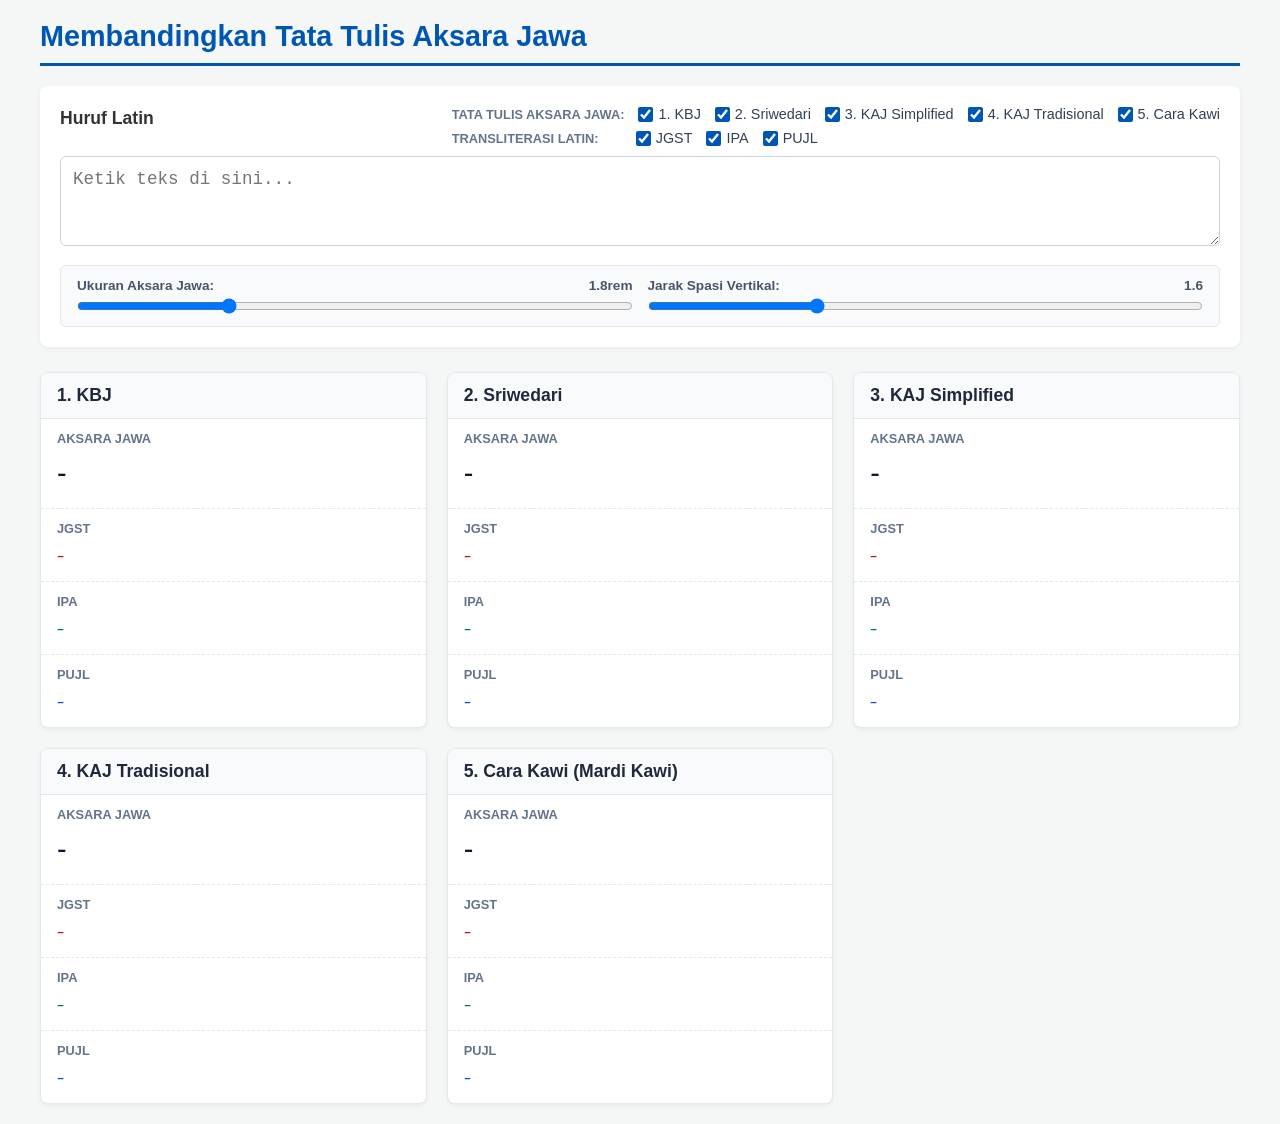
==== index.html @ 012836a2 "Update toggle labels and adjust min-width" ====
<!DOCTYPE html>
<html lang="id">
<head>
    <meta charset="UTF-8">
    <meta name="viewport" content="width=device-width, initial-scale=1.0">
    <title>Membandingkan Tata Tulis Aksara Jawa</title>
    
    <!-- Google Font Gentium Plus untuk JGST, IPA & PUJL -->
    <link rel="preconnect" href="https://fonts.googleapis.com">
    <link rel="preconnect" href="https://fonts.gstatic.com" crossorigin>
    <link href="https://fonts.googleapis.com/css2?family=Gentium+Plus:ital,wght@0,400;0,700;1,400;1,700&display=swap" rel="stylesheet">

    <style>
        @font-face { font-family: 'Ngayogyann'; src: url('ngayogyann.ttf') format('truetype'); }
        @font-face { font-family: 'Ngayogyan'; src: url('ngayogyan.ttf') format('truetype'); }

        :root {
            --primary: #0056b3;
            --bg: #f4f7f6;
            --card-bg: #ffffff;
            --border: #e2e8f0;
            --warning-color: #dc2626;
        }

        * { box-sizing: border-box; margin: 0; padding: 0; }
        body { font-family: 'Segoe UI', Tahoma, Geneva, Verdana, sans-serif; background-color: var(--bg); color: #333; padding: 20px; }
        .container { max-width: 1200px; margin: 0 auto; }
        h1 { font-size: 1.8rem; color: var(--primary); border-bottom: 3px solid var(--primary); padding-bottom: 10px; margin-bottom: 20px; }

        .input-section { background: var(--card-bg); padding: 20px; border-radius: 8px; box-shadow: 0 2px 5px rgba(0,0,0,0.05); margin-bottom: 25px; }
        
        .input-header {
            display: flex;
            justify-content: space-between;
            align-items: flex-start;
            flex-wrap: wrap;
            gap: 12px;
            margin-bottom: 10px;
        }
        .input-title {
            font-weight: bold;
            font-size: 1.1rem;
            padding-top: 2px;
        }
        .toggles-wrapper {
            display: flex;
            flex-direction: column;
            gap: 8px;
        }
        .card-toggles, .sub-toggles {
            display: flex;
            flex-wrap: wrap;
            gap: 14px;
            font-size: 0.9rem;
            align-items: center;
        }
        .toggle-label {
            font-size: 0.8rem;
            font-weight: bold;
            color: #64748b;
            text-transform: uppercase;
            min-width: 170px;
        }
        .card-toggle-item {
            display: inline-flex;
            align-items: center;
            gap: 5px;
            cursor: pointer;
            user-select: none;
            font-weight: 500;
            color: #334155;
        }
        .card-toggle-item input[type="checkbox"] {
            cursor: pointer;
            accent-color: var(--primary);
            width: 15px;
            height: 15px;
        }

        .textarea-wrapper { position: relative; width: 100%; margin-bottom: 15px; }
        textarea { 
            width: 100%; 
            height: 90px; 
            padding: 12px 40px 12px 12px; 
            font-size: 1.1rem; 
            border: 1px solid #cbd5e1; 
            border-radius: 6px; 
            resize: vertical;
            text-transform: none;
        }
        textarea:focus { outline: none; border-color: var(--primary); box-shadow: 0 0 0 3px rgba(0, 86, 179, 0.2); }

        .btn-clear {
            position: absolute;
            right: 12px;
            top: 12px;
            width: 26px;
            height: 26px;
            border-radius: 50%;
            background: #e2e8f0;
            border: none;
            color: #475569;
            font-weight: bold;
            font-size: 1rem;
            cursor: pointer;
            display: none;
            align-items: center;
            justify-content: center;
            line-height: 1;
            transition: all 0.2s ease;
        }
        .btn-clear:hover { background: #cbd5e1; color: #0f172a; }

        .controls-grid {
            display: grid;
            grid-template-columns: repeat(auto-fit, minmax(250px, 1fr));
            gap: 15px;
            background: #f8fafc;
            padding: 12px 16px;
            border-radius: 6px;
            border: 1px solid var(--border);
        }
        .control-group { display: flex; flex-direction: column; gap: 5px; }
        .control-group label { font-size: 0.85rem; font-weight: 600; color: #475569; display: flex; justify-content: space-between; }
        .control-group input[type="range"] { width: 100%; cursor: pointer; }

        .grid-container { display: grid; grid-template-columns: repeat(auto-fit, minmax(350px, 1fr)); gap: 20px; }
        
        .card { background: var(--card-bg); border: 1px solid var(--border); border-radius: 8px; overflow: hidden; box-shadow: 0 2px 4px rgba(0,0,0,0.05); }
        .card-header { background: #f8fafc; font-size: 1.1rem; font-weight: bold; color: #1e293b; padding: 12px 16px; border-bottom: 1px solid var(--border); }

        .output-group { padding: 12px 16px; border-bottom: 1px dashed var(--border); }
        .output-group:last-child { border-bottom: none; }
        
        .output-label { font-size: 0.8rem; color: #64748b; font-weight: bold; text-transform: uppercase; margin-bottom: 4px; }
        
        .box-aksara { min-height: 40px; font-size: 1.8rem; line-height: 1.6; color: #0f172a; word-wrap: break-word; white-space: pre-wrap;}
        
        .box-jgst { font-family: 'Gentium Plus', serif; font-size: 1.25rem; color: #b91c1c; font-weight: bold; word-wrap: break-word; white-space: pre-wrap;}
        .box-ipa { font-family: 'Gentium Plus', serif; font-size: 1.25rem; color: #047857; font-weight: bold; word-wrap: break-word; white-space: pre-wrap;}
        .box-pujl { font-family: 'Gentium Plus', serif; font-size: 1.25rem; color: #1d4ed8; font-weight: bold; word-wrap: break-word; white-space: pre-wrap;}

        .font-ngayogyann { font-family: 'Ngayogyann', 'Noto Sans Javanese', sans-serif; }
        .font-ngayogyan { font-family: 'Ngayogyan', 'Noto Sans Javanese', sans-serif; }

        .rekan-highlight { color: var(--warning-color); font-weight: bold; }
        .rekan-warning-badge {
            color: var(--warning-color);
            font-size: 0.8rem;
            margin-top: 8px;
            padding-top: 6px;
            border-top: 1px dashed var(--border);
            font-family: 'Segoe UI', Tahoma, Geneva, Verdana, sans-serif;
            line-height: 1.4;
        }
    </style>
</head>
<body>

<div class="container">
    <h1>Membandingkan Tata Tulis Aksara Jawa</h1>

    <div class="input-section">
        <div class="input-header">
            <span class="input-title">Huruf Latin</span>
            <div class="toggles-wrapper">
                <div class="card-toggles">
                    <span class="toggle-label">Tata Tulis Aksara Jawa:</span>
                    <label class="card-toggle-item"><input type="checkbox" class="toggle-card" data-card="KBJ" checked> 1. KBJ</label>
                    <label class="card-toggle-item"><input type="checkbox" class="toggle-card" data-card="Sriwedari" checked> 2. Sriwedari</label>
                    <label class="card-toggle-item"><input type="checkbox" class="toggle-card" data-card="Simplified" checked> 3. KAJ Simplified</label>
                    <label class="card-toggle-item"><input type="checkbox" class="toggle-card" data-card="Tradisional" checked> 4. KAJ Tradisional</label>
                    <label class="card-toggle-item"><input type="checkbox" class="toggle-card" data-card="CaraKawi" checked> 5. Cara Kawi</label>
                </div>
                <div class="sub-toggles">
                    <span class="toggle-label">Transliterasi Latin:</span>
                    <label class="card-toggle-item"><input type="checkbox" class="toggle-sub" data-sub="jgst" checked> JGST</label>
                    <label class="card-toggle-item"><input type="checkbox" class="toggle-sub" data-sub="ipa" checked> IPA</label>
                    <label class="card-toggle-item"><input type="checkbox" class="toggle-sub" data-sub="pujl" checked> PUJL</label>
                </div>
            </div>
        </div>
        
        <div class="textarea-wrapper">
            <textarea id="inputLatin" 
                      placeholder="Ketik teks di sini..." 
                      autocapitalize="none" 
                      autocomplete="off" 
                      autocorrect="off" 
                      spellcheck="false"></textarea>
            <button id="btnClear" class="btn-clear" title="Hapus teks">&times;</button>
        </div>

        <div class="controls-grid">
            <div class="control-group">
                <label for="sliderFontSize">Ukuran Aksara Jawa: <span id="valFontSize">1.8rem</span></label>
                <input type="range" id="sliderFontSize" min="1" max="4" step="0.1" value="1.8">
            </div>
            <div class="control-group">
                <label for="sliderLineHeight">Jarak Spasi Vertikal: <span id="valLineHeight">1.6</span></label>
                <input type="range" id="sliderLineHeight" min="1" max="3" step="0.1" value="1.6">
            </div>
        </div>
    </div>

    <div class="grid-container">
        <!-- 1. KBJ -->
        <div class="card" id="cardKBJ">
            <div class="card-header">1. KBJ</div>
            <div class="output-group group-aksara">
                <div class="output-label">Aksara Jawa</div>
                <div id="outKBJ_Aksara" class="box-aksara font-ngayogyann">-</div>
            </div>
            <div class="output-group group-jgst">
                <div class="output-label">JGST</div>
                <div id="outKBJ_JGST" class="box-jgst">-</div>
            </div>
            <div class="output-group group-ipa">
                <div class="output-label">IPA</div>
                <div id="outKBJ_IPA" class="box-ipa">-</div>
            </div>
            <div class="output-group group-pujl">
                <div class="output-label">PUJL</div>
                <div id="outKBJ_PUJL" class="box-pujl">-</div>
            </div>
        </div>

        <!-- 2. Sriwedari -->
        <div class="card" id="cardSriwedari">
            <div class="card-header">2. Sriwedari</div>
            <div class="output-group group-aksara">
                <div class="output-label">Aksara Jawa</div>
                <div id="outSriwedari_Aksara" class="box-aksara font-ngayogyann">-</div>
            </div>
            <div class="output-group group-jgst">
                <div class="output-label">JGST</div>
                <div id="outSriwedari_JGST" class="box-jgst">-</div>
            </div>
            <div class="output-group group-ipa">
                <div class="output-label">IPA</div>
                <div id="outSriwedari_IPA" class="box-ipa">-</div>
            </div>
            <div class="output-group group-pujl">
                <div class="output-label">PUJL</div>
                <div id="outSriwedari_PUJL" class="box-pujl">-</div>
            </div>
        </div>

        <!-- 3. KAJ Simplified -->
        <div class="card" id="cardSimplified">
            <div class="card-header">3. KAJ Simplified</div>
            <div class="output-group group-aksara">
                <div class="output-label">Aksara Jawa</div>
                <div id="outSimplified_Aksara" class="box-aksara font-ngayogyann">-</div>
            </div>
            <div class="output-group group-jgst">
                <div class="output-label">JGST</div>
                <div id="outSimplified_JGST" class="box-jgst">-</div>
            </div>
            <div class="output-group group-ipa">
                <div class="output-label">IPA</div>
                <div id="outSimplified_IPA" class="box-ipa">-</div>
            </div>
            <div class="output-group group-pujl">
                <div class="output-label">PUJL</div>
                <div id="outSimplified_PUJL" class="box-pujl">-</div>
            </div>
        </div>

        <!-- 4. KAJ Tradisional -->
        <div class="card" id="cardTradisional">
            <div class="card-header">4. KAJ Tradisional</div>
            <div class="output-group group-aksara">
                <div class="output-label">Aksara Jawa</div>
                <div id="outTradisional_Aksara" class="box-aksara font-ngayogyan">-</div>
            </div>
            <div class="output-group group-jgst">
                <div class="output-label">JGST</div>
                <div id="outTradisional_JGST" class="box-jgst">-</div>
            </div>
            <div class="output-group group-ipa">
                <div class="output-label">IPA</div>
                <div id="outTradisional_IPA" class="box-ipa">-</div>
            </div>
            <div class="output-group group-pujl">
                <div class="output-label">PUJL</div>
                <div id="outTradisional_PUJL" class="box-pujl">-</div>
            </div>
        </div>

        <!-- 5. Cara Kawi -->
        <div class="card" id="cardCaraKawi">
            <div class="card-header">5. Cara Kawi (Mardi Kawi)</div>
            <div class="output-group group-aksara">
                <div class="output-label">Aksara Jawa</div>
                <div id="outCaraKawi_Aksara" class="box-aksara font-ngayogyan">-</div>
            </div>
            <div class="output-group group-jgst">
                <div class="output-label">JGST</div>
                <div id="outCaraKawi_JGST" class="box-jgst">-</div>
            </div>
            <div class="output-group group-ipa">
                <div class="output-label">IPA</div>
                <div id="outCaraKawi_IPA" class="box-ipa">-</div>
            </div>
            <div class="output-group group-pujl">
                <div class="output-label">PUJL</div>
                <div id="outCaraKawi_PUJL" class="box-pujl">-</div>
            </div>
        </div>
    </div>
</div>

<script src="jgst.js"></script>
<script src="ipa.js"></script>
<script src="pujl.js"></script>

<script>
    const Modules = { kbj: null, sriwedari: null, simplified: null, tradisional: null, carakawi: null };

    const REKAN_KHUSUS_MAP = {
        'q': 'ꦐ', 'hh': 'ꦲ꦳', 'xng': 'ꦔ꦳', 'ts': 'ꦱ꦳', 'shh': 'ꦰ꦳',
        'xsy': 'ꦯ꦳', 'dl': 'ꦭ꦳', 'tth': 'ꦡ꦳', 'zh': 'ꦣ꦳', 'x': 'ꦑ꦳'
    };

    async function loadScriptAsModule(url, fnName) {
        try {
            const resp = await fetch(url);
            const code = await resp.text();
            const sandbox = {
                document: { getElementById: () => ({ addEventListener: () => {}, style: {}, value: '', textContent: '', innerText: '' }) },
                window: {}, navigator: { clipboard: { writeText: () => Promise.resolve() } }, alert: () => {}
            };
            const factory = new Function('document', 'window', 'navigator', 'alert', code + `\n return typeof ${fnName} !== 'undefined' ? ${fnName} : null;`);
            return factory(sandbox.document, sandbox.window, sandbox.navigator, sandbox.alert);
        } catch (e) {
            console.error(`Gagal memuat ${url}:`, e); return null;
        }
    }

    async function initModules() {
        Modules.kbj = await loadScriptAsModule('kbj.js', 'transliterasiKalimat');
        Modules.sriwedari = await loadScriptAsModule('sriwedari.js', 'transliterasiKalimat');
        Modules.simplified = await loadScriptAsModule('simplified.js', 'transliterasiKalimat');
        Modules.tradisional = await loadScriptAsModule('tradisional.js', 'transliterateKawi');
        Modules.carakawi = await loadScriptAsModule('carakawi.js', 'transliterateKawi');
        processTransliteration();
    }

    // Fungsi penetral khusus modul (KBJ, Sriwedari, Simplified) untuk umpan IPA & PUJL
    function netralkanJGSTForPUJL(jgstStr, rawLatin, fnKey) {
        if (!jgstStr || !rawLatin) return jgstStr;
        let rawLower = rawLatin.toLowerCase();
        let res = jgstStr;
        
        // 1. Khusus Sriwedari: Netralkan vokal 'o' taling tarung palsu kembali ke 'a' jika vokal Latin aslinya adalah 'a'
        if (fnKey === 'sriwedari') {
            if (/o/i.test(res) && /a/i.test(rawLower) && !/o/i.test(rawLower)) {
                res = res.replace(/o/g, 'a').replace(/O/g, 'A');
            }
        }

        // 2. Netralkan ñc dan ñj kembali ke nc dan nj (KBJ, Sriwedari, Simplified)
        if (['kbj', 'sriwedari', 'simplified'].includes(fnKey)) {
            res = res.replace(/ñc/g, 'nc').replace(/Ñc/g, 'Nc')
                     .replace(/ñj/g, 'nj').replace(/Ñj/g, 'Nj');
        }

        return res;
    }

    // Fungsi pemproses JGST, IPA & PUJL dengan penanganan sandhi shift (ḷ, lě, ŕě)
    function generateJGSTAndIPAShifted(rawInput, fnKey, isSastraLampah = false) {
        if (!rawInput.trim() || !Modules[fnKey]) {
            return { jgst: '-', ipa: '-', pujl: '-' };
        }

        const MARKER = '\uE000';
        const tokens = rawInput.split(/(\s+)/);
        let markedInput = "";

        for (let i = 0; i < tokens.length; i++) {
            let t = tokens[i];
            if (/^\s+$/.test(t)) {
                markedInput += t;
            } else if (t !== '') {
                markedInput += t + MARKER;
            }
        }

        const aksaraMarked = Modules[fnKey](markedInput);
        const aksaraSegments = aksaraMarked.split(MARKER);

        let rawJgstSegments = [];
        for (let i = 0; i < aksaraSegments.length; i++) {
            let segAksara = aksaraSegments[i];
            let jgstSeg = '';
            if (segAksara && typeof transliterateToJGST === 'function') {
                jgstSeg = transliterateToJGST(segAksara);
            } else {
                jgstSeg = segAksara;
            }

            if (isSastraLampah && /^h[aāiīuūěéèeoꜽꜷṛḷ]/i.test(jgstSeg)) {
                jgstSeg = jgstSeg.substring(1);
            }
            rawJgstSegments.push(jgstSeg);
        }

        let cleanedJgstSegments = [];
        let carryOver = "";

        for (let i = 0; i < rawJgstSegments.length; i++) {
            let seg = carryOver + rawJgstSegments[i];
            carryOver = "";

            if (i < rawJgstSegments.length - 1) {
                if (seg.endsWith('ḷ')) {
                    seg = seg.slice(0, -1);
                    carryOver = "ḷ";
                } else if (seg.endsWith('lě')) {
                    seg = seg.slice(0, -2);
                    carryOver = "lě";
                } else if (seg.endsWith('ŕě')) {
                    seg = seg.slice(0, -2);
                    carryOver = "ŕě";
                }
            }

            if (i < rawJgstSegments.length - 1 && seg.endsWith('/')) {
                seg = seg.slice(0, -1);
            }

            cleanedJgstSegments.push(seg);
        }

        if (carryOver && cleanedJgstSegments.length > 0) {
            cleanedJgstSegments[cleanedJgstSegments.length - 1] = carryOver + cleanedJgstSegments[cleanedJgstSegments.length - 1];
        }

        let jgstList = [];
        let ipaList = [];
        let pujlList = [];
        let wordCounter = 0;

        for (let i = 0; i < tokens.length; i++) {
            let token = tokens[i];
            if (/^\s+$/.test(token)) {
                jgstList.push(token);
                ipaList.push(token);
                pujlList.push(token);
            } else if (token !== '') {
                let jgstKata = cleanedJgstSegments[wordCounter] !== undefined ? cleanedJgstSegments[wordCounter] : token;
                
                // Netralkan JGST untuk umpan IPA & PUJL
                let jgstForIPAAndPUJL = netralkanJGSTForPUJL(jgstKata, token, fnKey);

                let ipaKata = '-';
                if (typeof convertJGSTtoIPA === 'function') {
                    ipaKata = convertJGSTtoIPA(jgstForIPAAndPUJL, token);
                    // Penyesuaian khusus fonetis IPA untuk kata "tanpa"
                    if (ipaKata && ipaKata !== '-') {
                        ipaKata = ipaKata.replace(/tɔnpɔ/g, 'tanpɔ');
                    }
                }

                let pujlKata = '-';
                if (typeof convertJGSTtoPUJL === 'function') {
                    pujlKata = convertJGSTtoPUJL(jgstForIPAAndPUJL, token);
                }

                // Hilangkan alternatif penulisan di dalam kurung dan pastikan nc/nj bersih khusus untuk PUJL
                if (pujlKata && pujlKata !== '-') {
                    pujlKata = pujlKata.replace(/\s*\([^)]*\)/g, '').replace(/nyc/gi, 'nc').replace(/nyj/gi, 'nj').trim();
                }

                jgstList.push(jgstKata);
                ipaList.push(ipaKata);
                pujlList.push(pujlKata);
                wordCounter++;
            }
        }

        return {
            jgst: jgstList.join(''),
            ipa: ipaList.join(''),
            pujl: pujlList.join('')
        };
    }

    function processCardOutput(moduleId, fnKey, rawInput, isSastraLampah = false, checkRekanKhusus = false) {
        const outAksara = document.getElementById(`out${moduleId}_Aksara`);
        const outJGST = document.getElementById(`out${moduleId}_JGST`);
        const outIPA = document.getElementById(`out${moduleId}_IPA`);
        const outPUJL = document.getElementById(`out${moduleId}_PUJL`);

        if (!rawInput.trim() || !Modules[fnKey]) {
            outAksara.textContent = '-'; 
            outJGST.textContent = '-'; 
            outIPA.textContent = '-';
            if (outPUJL) outPUJL.textContent = '-';
            return;
        }

        let formattedInput = rawInput;
        if (moduleId === 'Tradisional' || moduleId === 'CaraKawi') {
            formattedInput = rawInput.replace(/e'/g, 'é').replace(/E'/g, 'É');
        }

        let aksaraUtuh = Modules[fnKey](formattedInput);
        let warningText = "";

        if (checkRekanKhusus) {
            let detectedAksaraJawa = [];
            let keys = Object.keys(REKAN_KHUSUS_MAP).sort((a, b) => b.length - a.length);

            keys.forEach(key => {
                let regex = new RegExp(`\\b${key}\\b|${key}`, 'gi');
                if (regex.test(formattedInput)) {
                    let aksaraSymbol = REKAN_KHUSUS_MAP[key];
                    if (!detectedAksaraJawa.includes(aksaraSymbol)) {
                        detectedAksaraJawa.push(aksaraSymbol);
                    }
                }
            });

            if (detectedAksaraJawa.length > 0) {
                keys.forEach(key => {
                    let aksaraSymbol = REKAN_KHUSUS_MAP[key];
                    let regexLatin = new RegExp(key, 'gi');
                    aksaraUtuh = aksaraUtuh.replace(regexLatin, `<span class="rekan-highlight">${aksaraSymbol}</span>`);
                });

                let namaPaugeranMap = {
                    'KBJ': 'KBJ',
                    'Sriwedari': 'Sriwedari',
                    'CaraKawi': 'Cara Kawi (Mardi Kawi)'
                };

                let daftarAksaraFormatted = detectedAksaraJawa.map(a => `<span class="rekan-highlight">${a}</span>`).join(', ');
                warningText = `<div class="rekan-warning-badge">⚠️ Katrangan: aksara rekan (${daftarAksaraFormatted}) ora dikenal ing Paugeran ${namaPaugeranMap[moduleId] || moduleId}.</div>`;
            }
        }

        outAksara.innerHTML = aksaraUtuh + warningText;

        const resultShifted = generateJGSTAndIPAShifted(formattedInput, fnKey, isSastraLampah);
        outJGST.textContent = resultShifted.jgst;
        outIPA.textContent = resultShifted.ipa;
        if (outPUJL) outPUJL.textContent = resultShifted.pujl;
    }

    function processTransliteration() {
        const input = document.getElementById('inputLatin').value;
        const btnClear = document.getElementById('btnClear');
        btnClear.style.display = input.length > 0 ? 'flex' : 'none';

        processCardOutput('KBJ', 'kbj', input, false, true);
        processCardOutput('Sriwedari', 'sriwedari', input, false, true);
        processCardOutput('Simplified', 'simplified', input, false, false);
        processCardOutput('Tradisional', 'tradisional', input, true, false);
        processCardOutput('CaraKawi', 'carakawi', input, true, true);
    }

    // Inisialisasi kontrol tampil/sembunyi kartu hasil centang
    document.querySelectorAll('.toggle-card').forEach(cb => {
        cb.addEventListener('change', (e) => {
            const cardId = 'card' + e.target.dataset.card;
            const cardEl = document.getElementById(cardId);
            if (cardEl) {
                cardEl.style.display = e.target.checked ? '' : 'none';
            }
        });
    });

    // Inisialisasi kontrol tampil/sembunyi sub-notasi (JGST, IPA, PUJL)
    document.querySelectorAll('.toggle-sub').forEach(cb => {
        cb.addEventListener('change', (e) => {
            const subType = e.target.dataset.sub;
            const targetElements = document.querySelectorAll('.group-' + subType);
            targetElements.forEach(el => {
                el.style.display = e.target.checked ? '' : 'none';
            });
        });
    });

    document.getElementById('btnClear').addEventListener('click', () => {
        const inputLatin = document.getElementById('inputLatin');
        inputLatin.value = '';
        inputLatin.focus();
        processTransliteration();
    });

    document.getElementById('sliderFontSize').addEventListener('input', (e) => {
        const val = e.target.value;
        document.getElementById('valFontSize').textContent = `${val}rem`;
        document.querySelectorAll('.box-aksara').forEach(el => {
            el.style.fontSize = `${val}rem`;
        });
    });

    document.getElementById('sliderLineHeight').addEventListener('input', (e) => {
        const val = e.target.value;
        document.getElementById('valLineHeight').textContent = val;
        document.querySelectorAll('.box-aksara').forEach(el => {
            el.style.lineHeight = val;
        });
    });

    document.getElementById('inputLatin').addEventListener('input', processTransliteration);
    window.addEventListener('DOMContentLoaded', initModules);
</script>

</body>
</html>
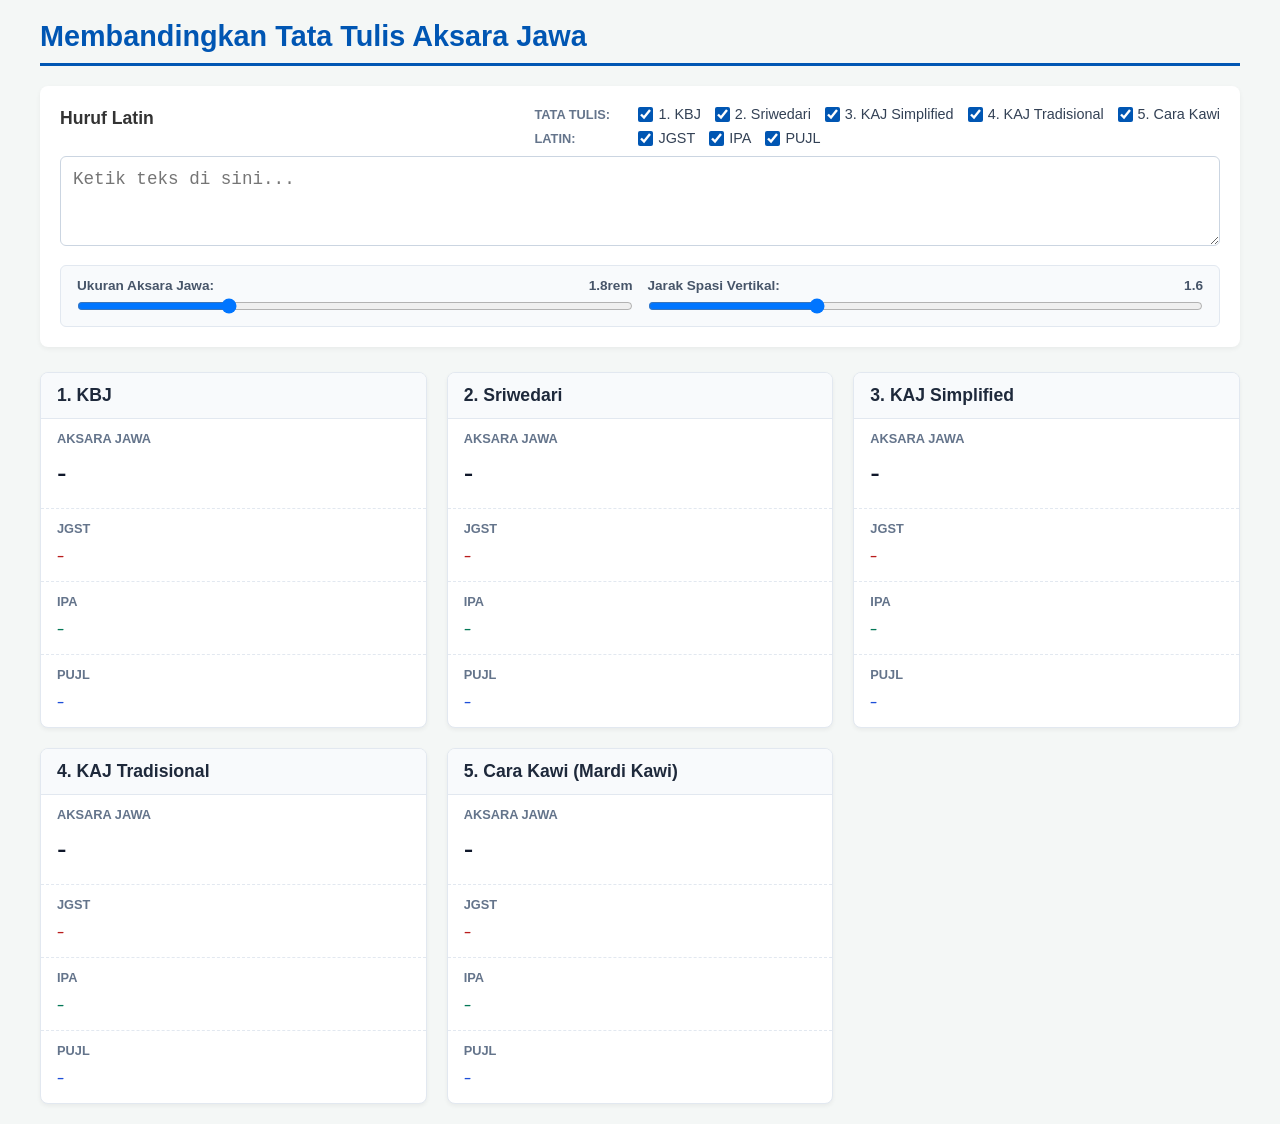
==== commit 5fa81152: "Update toggle labels and adjust min-width" ====
--- a/index.html
+++ b/index.html
@@ -59,7 +59,7 @@
             font-weight: bold;
             color: #64748b;
             text-transform: uppercase;
-            min-width: 170px;
+            min-width: 90px;
         }
         .card-toggle-item {
             display: inline-flex;
@@ -165,7 +165,7 @@
             <span class="input-title">Huruf Latin</span>
             <div class="toggles-wrapper">
                 <div class="card-toggles">
-                    <span class="toggle-label">Tata Tulis Aksara Jawa:</span>
+                    <span class="toggle-label">Tata Tulis:</span>
                     <label class="card-toggle-item"><input type="checkbox" class="toggle-card" data-card="KBJ" checked> 1. KBJ</label>
                     <label class="card-toggle-item"><input type="checkbox" class="toggle-card" data-card="Sriwedari" checked> 2. Sriwedari</label>
                     <label class="card-toggle-item"><input type="checkbox" class="toggle-card" data-card="Simplified" checked> 3. KAJ Simplified</label>
@@ -173,7 +173,7 @@
                     <label class="card-toggle-item"><input type="checkbox" class="toggle-card" data-card="CaraKawi" checked> 5. Cara Kawi</label>
                 </div>
                 <div class="sub-toggles">
-                    <span class="toggle-label">Transliterasi Latin:</span>
+                    <span class="toggle-label">Latin:</span>
                     <label class="card-toggle-item"><input type="checkbox" class="toggle-sub" data-sub="jgst" checked> JGST</label>
                     <label class="card-toggle-item"><input type="checkbox" class="toggle-sub" data-sub="ipa" checked> IPA</label>
                     <label class="card-toggle-item"><input type="checkbox" class="toggle-sub" data-sub="pujl" checked> PUJL</label>
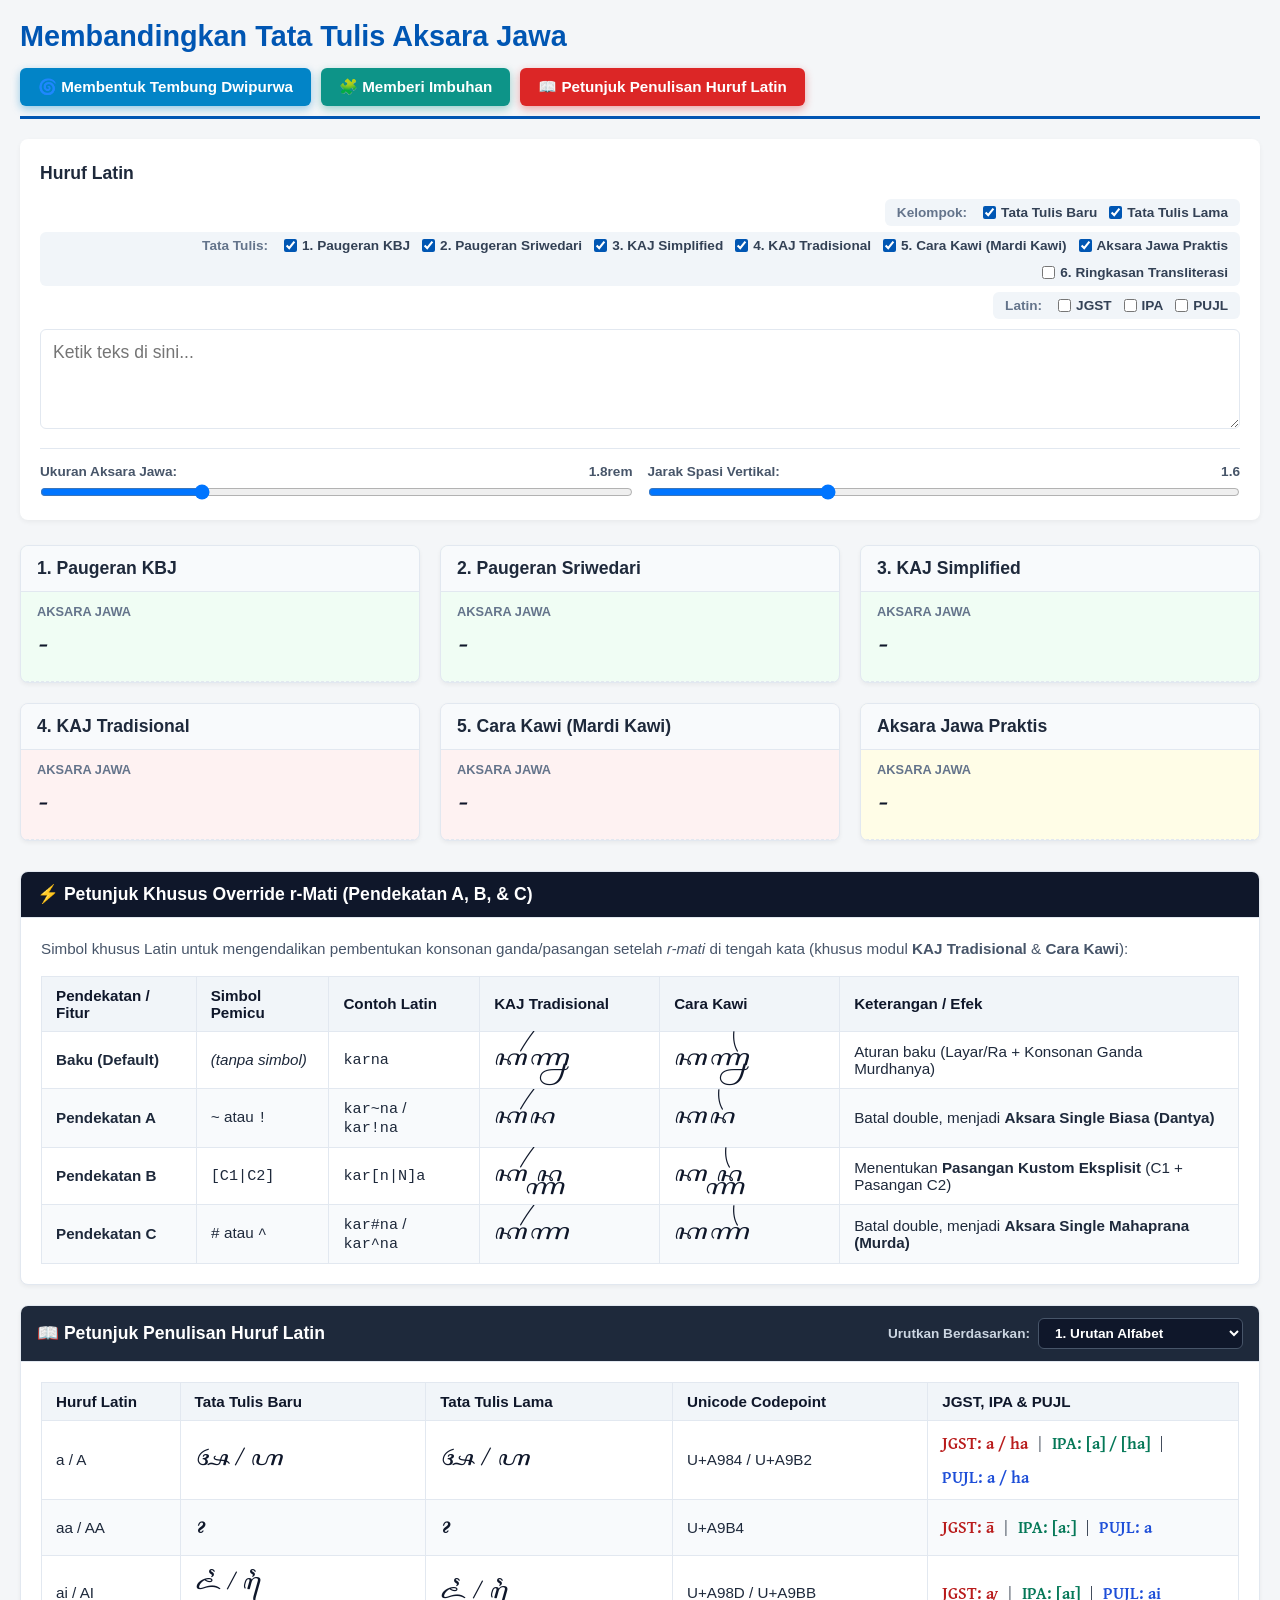
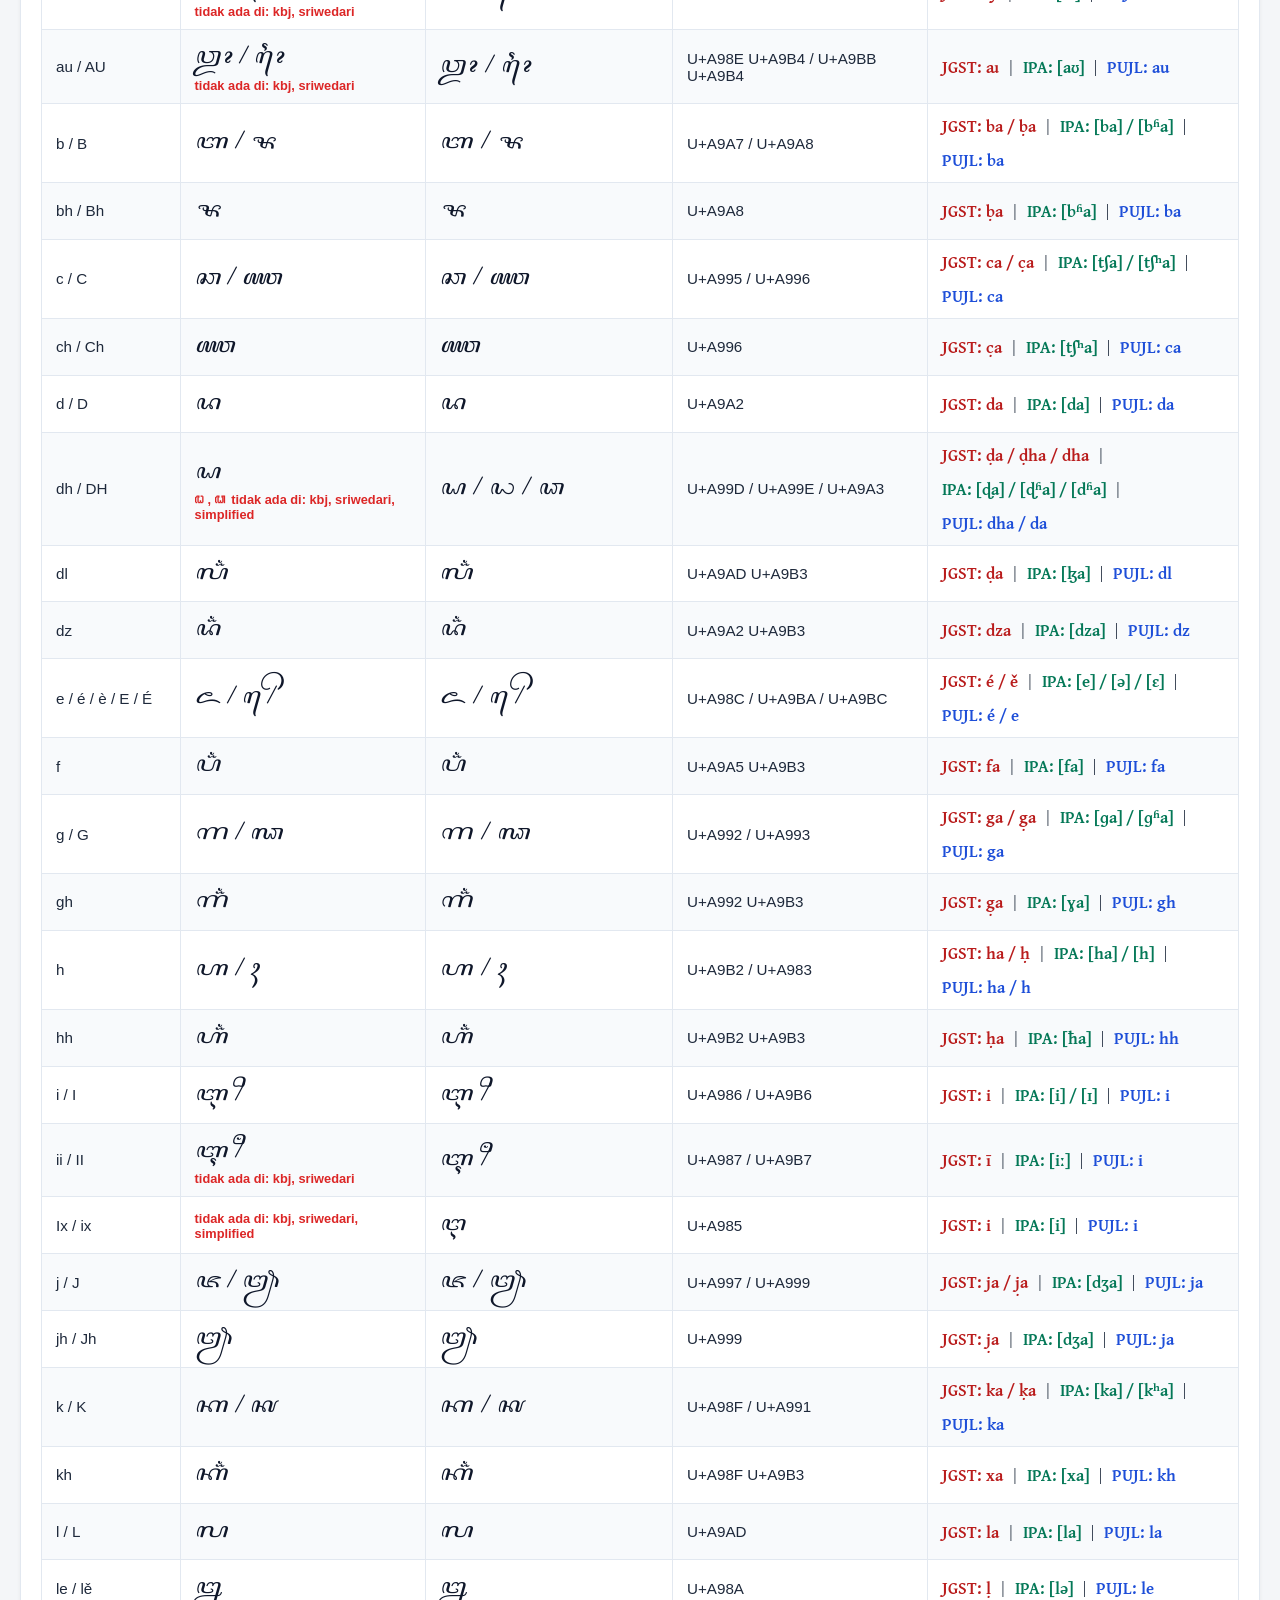
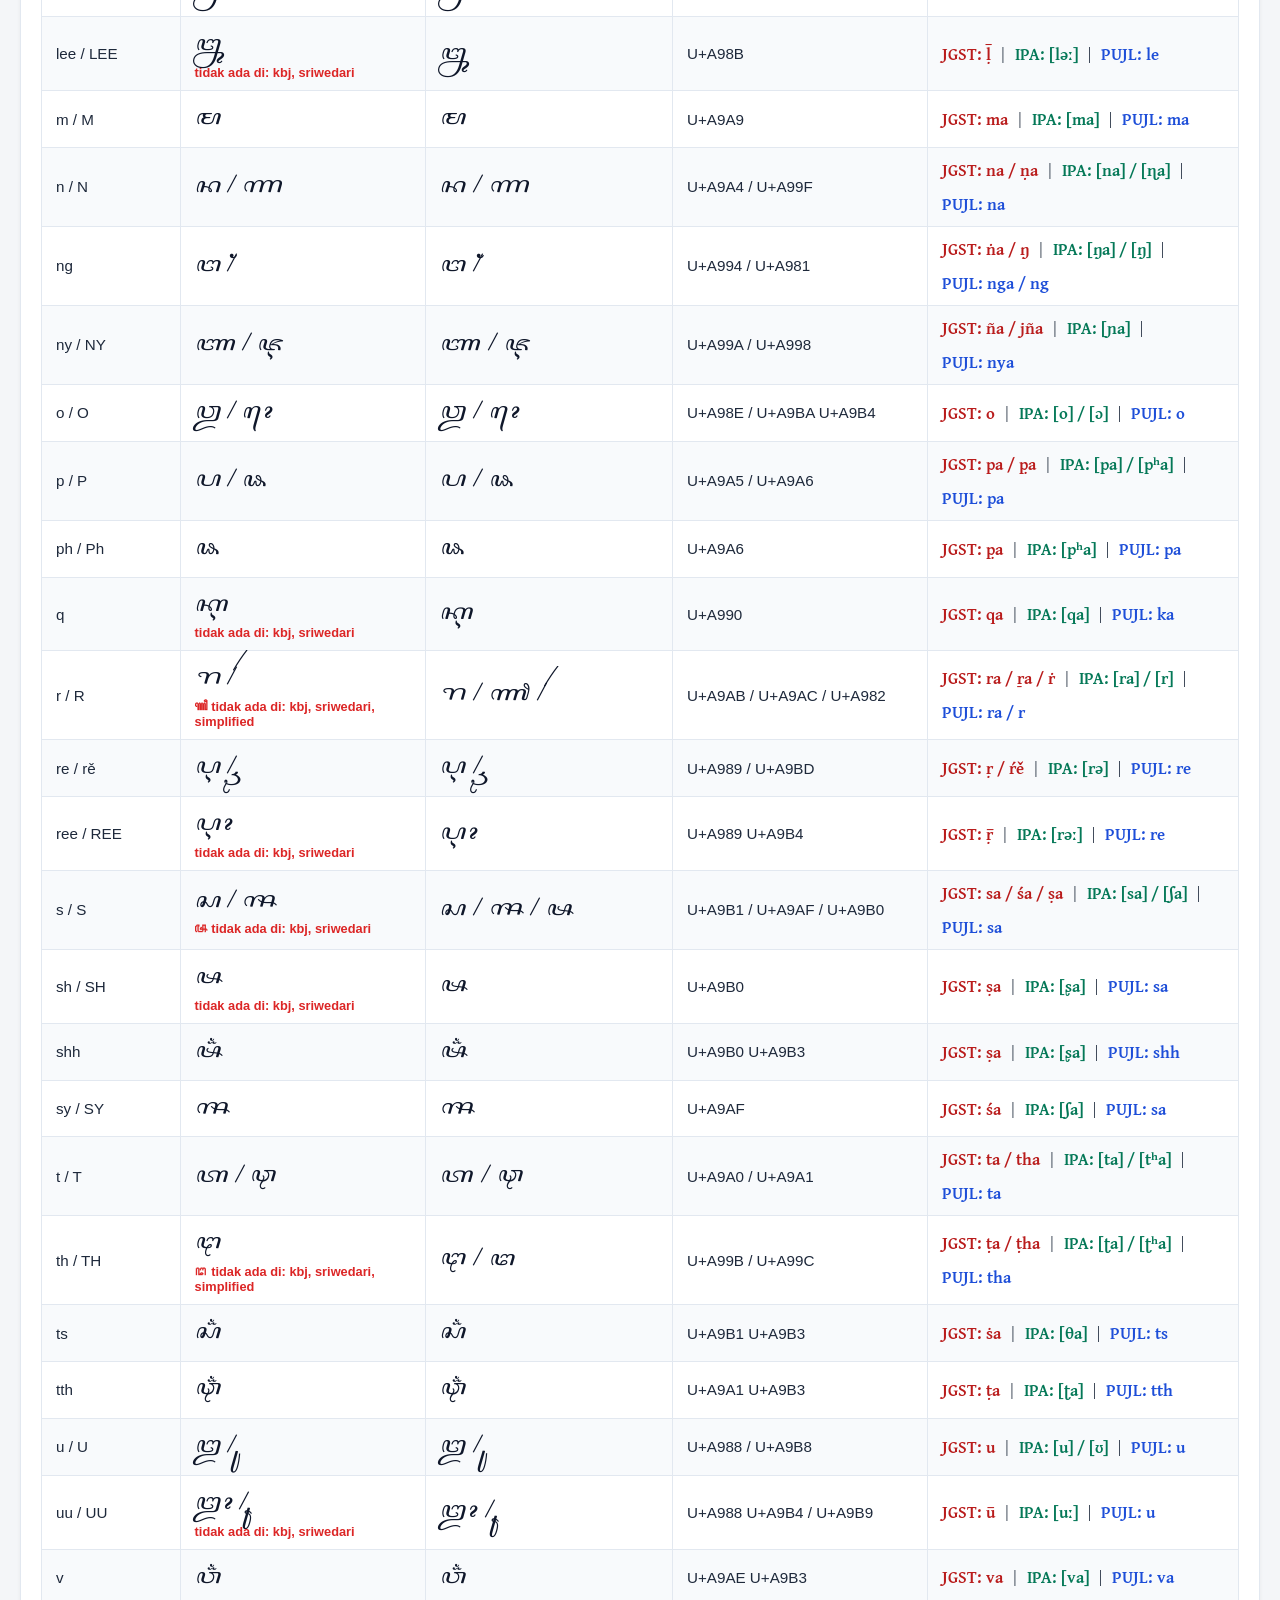
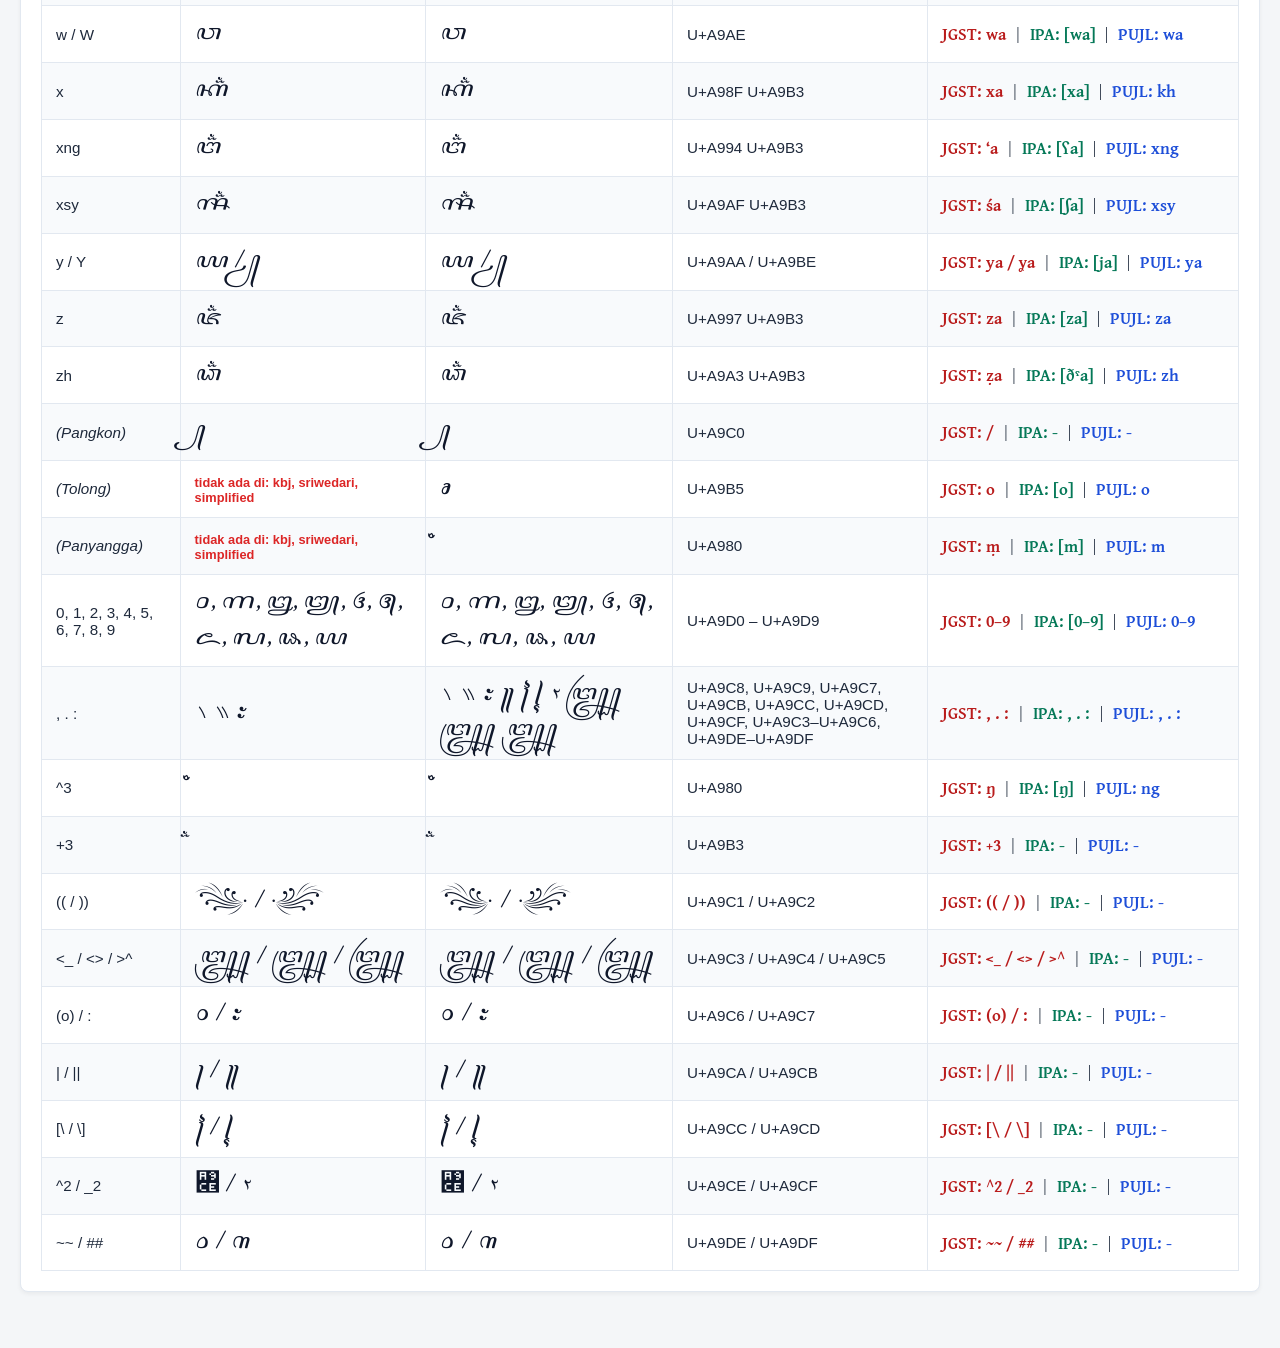
==== commit 4dbc655c: "Add files via upload" ====
--- a/index.html
+++ b/index.html
@@ -1,182 +1,58 @@
 <!DOCTYPE html>
-<html lang="id">
+<html lang="jw">
 <head>
     <meta charset="UTF-8">
     <meta name="viewport" content="width=device-width, initial-scale=1.0">
     <title>Membandingkan Tata Tulis Aksara Jawa</title>
-    
     <!-- Google Font Gentium Plus untuk JGST, IPA & PUJL -->
     <link rel="preconnect" href="https://fonts.googleapis.com">
     <link rel="preconnect" href="https://fonts.gstatic.com" crossorigin>
     <link href="https://fonts.googleapis.com/css2?family=Gentium+Plus:ital,wght@0,400;0,700;1,400;1,700&display=swap" rel="stylesheet">
-
-    <style>
-        @font-face { font-family: 'Ngayogyann'; src: url('ngayogyann.ttf') format('truetype'); }
-        @font-face { font-family: 'Ngayogyan'; src: url('ngayogyan.ttf') format('truetype'); }
-
-        :root {
-            --primary: #0056b3;
-            --bg: #f4f7f6;
-            --card-bg: #ffffff;
-            --border: #e2e8f0;
-            --warning-color: #dc2626;
-        }
-
-        * { box-sizing: border-box; margin: 0; padding: 0; }
-        body { font-family: 'Segoe UI', Tahoma, Geneva, Verdana, sans-serif; background-color: var(--bg); color: #333; padding: 20px; }
-        .container { max-width: 1200px; margin: 0 auto; }
-        h1 { font-size: 1.8rem; color: var(--primary); border-bottom: 3px solid var(--primary); padding-bottom: 10px; margin-bottom: 20px; }
-
-        .input-section { background: var(--card-bg); padding: 20px; border-radius: 8px; box-shadow: 0 2px 5px rgba(0,0,0,0.05); margin-bottom: 25px; }
-        
-        .input-header {
-            display: flex;
-            justify-content: space-between;
-            align-items: flex-start;
-            flex-wrap: wrap;
-            gap: 12px;
-            margin-bottom: 10px;
-        }
-        .input-title {
-            font-weight: bold;
-            font-size: 1.1rem;
-            padding-top: 2px;
-        }
-        .toggles-wrapper {
-            display: flex;
-            flex-direction: column;
-            gap: 8px;
-        }
-        .card-toggles, .sub-toggles {
-            display: flex;
-            flex-wrap: wrap;
-            gap: 14px;
-            font-size: 0.9rem;
-            align-items: center;
-        }
-        .toggle-label {
-            font-size: 0.8rem;
-            font-weight: bold;
-            color: #64748b;
-            text-transform: uppercase;
-            min-width: 90px;
-        }
-        .card-toggle-item {
-            display: inline-flex;
-            align-items: center;
-            gap: 5px;
-            cursor: pointer;
-            user-select: none;
-            font-weight: 500;
-            color: #334155;
-        }
-        .card-toggle-item input[type="checkbox"] {
-            cursor: pointer;
-            accent-color: var(--primary);
-            width: 15px;
-            height: 15px;
-        }
-
-        .textarea-wrapper { position: relative; width: 100%; margin-bottom: 15px; }
-        textarea { 
-            width: 100%; 
-            height: 90px; 
-            padding: 12px 40px 12px 12px; 
-            font-size: 1.1rem; 
-            border: 1px solid #cbd5e1; 
-            border-radius: 6px; 
-            resize: vertical;
-            text-transform: none;
-        }
-        textarea:focus { outline: none; border-color: var(--primary); box-shadow: 0 0 0 3px rgba(0, 86, 179, 0.2); }
-
-        .btn-clear {
-            position: absolute;
-            right: 12px;
-            top: 12px;
-            width: 26px;
-            height: 26px;
-            border-radius: 50%;
-            background: #e2e8f0;
-            border: none;
-            color: #475569;
-            font-weight: bold;
-            font-size: 1rem;
-            cursor: pointer;
-            display: none;
-            align-items: center;
-            justify-content: center;
-            line-height: 1;
-            transition: all 0.2s ease;
-        }
-        .btn-clear:hover { background: #cbd5e1; color: #0f172a; }
-
-        .controls-grid {
-            display: grid;
-            grid-template-columns: repeat(auto-fit, minmax(250px, 1fr));
-            gap: 15px;
-            background: #f8fafc;
-            padding: 12px 16px;
-            border-radius: 6px;
-            border: 1px solid var(--border);
-        }
-        .control-group { display: flex; flex-direction: column; gap: 5px; }
-        .control-group label { font-size: 0.85rem; font-weight: 600; color: #475569; display: flex; justify-content: space-between; }
-        .control-group input[type="range"] { width: 100%; cursor: pointer; }
-
-        .grid-container { display: grid; grid-template-columns: repeat(auto-fit, minmax(350px, 1fr)); gap: 20px; }
-        
-        .card { background: var(--card-bg); border: 1px solid var(--border); border-radius: 8px; overflow: hidden; box-shadow: 0 2px 4px rgba(0,0,0,0.05); }
-        .card-header { background: #f8fafc; font-size: 1.1rem; font-weight: bold; color: #1e293b; padding: 12px 16px; border-bottom: 1px solid var(--border); }
-
-        .output-group { padding: 12px 16px; border-bottom: 1px dashed var(--border); }
-        .output-group:last-child { border-bottom: none; }
-        
-        .output-label { font-size: 0.8rem; color: #64748b; font-weight: bold; text-transform: uppercase; margin-bottom: 4px; }
-        
-        .box-aksara { min-height: 40px; font-size: 1.8rem; line-height: 1.6; color: #0f172a; word-wrap: break-word; white-space: pre-wrap;}
-        
-        .box-jgst { font-family: 'Gentium Plus', serif; font-size: 1.25rem; color: #b91c1c; font-weight: bold; word-wrap: break-word; white-space: pre-wrap;}
-        .box-ipa { font-family: 'Gentium Plus', serif; font-size: 1.25rem; color: #047857; font-weight: bold; word-wrap: break-word; white-space: pre-wrap;}
-        .box-pujl { font-family: 'Gentium Plus', serif; font-size: 1.25rem; color: #1d4ed8; font-weight: bold; word-wrap: break-word; white-space: pre-wrap;}
-
-        .font-ngayogyann { font-family: 'Ngayogyann', 'Noto Sans Javanese', sans-serif; }
-        .font-ngayogyan { font-family: 'Ngayogyan', 'Noto Sans Javanese', sans-serif; }
-
-        .rekan-highlight { color: var(--warning-color); font-weight: bold; }
-        .rekan-warning-badge {
-            color: var(--warning-color);
-            font-size: 0.8rem;
-            margin-top: 8px;
-            padding-top: 6px;
-            border-top: 1px dashed var(--border);
-            font-family: 'Segoe UI', Tahoma, Geneva, Verdana, sans-serif;
-            line-height: 1.4;
-        }
-    </style>
+    <link rel="stylesheet" href="style.css">
 </head>
 <body>
 
+<iframe id="enginePraktis" style="display:none;"></iframe>
+<iframe id="engineKBJ" style="display:none;"></iframe>
+<iframe id="engineSriwedari" style="display:none;"></iframe>
+<iframe id="engineSimplified" style="display:none;"></iframe>
+<iframe id="engineTradisional" style="display:none;"></iframe>
+<iframe id="engineCaraKawi" style="display:none;"></iframe>
+
 <div class="container">
-    <h1>Membandingkan Tata Tulis Aksara Jawa</h1>
+    <div class="header-bar">
+        <h1>Membandingkan Tata Tulis Aksara Jawa</h1>
+        <div style="display: flex; gap: 10px; flex-wrap: wrap; align-items: center;">
+            <button type="button" id="btnOpenDwipurwa" class="btn-petunjuk-latin" style="background-color: #0284c7; box-shadow: 0 3px 8px rgba(2, 132, 199, 0.4);">🌀 Membentuk Tembung Dwipurwa</button>
+            <button type="button" id="btnOpenImbuhan" class="btn-petunjuk-latin" style="background-color: #0d9488; box-shadow: 0 3px 8px rgba(13, 148, 136, 0.4);">🧩 Memberi Imbuhan</button>
+            <a href="#petunjukLatin" class="btn-petunjuk-latin">📖 Petunjuk Penulisan Huruf Latin</a>
+        </div>
+    </div>
 
     <div class="input-section">
         <div class="input-header">
             <span class="input-title">Huruf Latin</span>
             <div class="toggles-wrapper">
                 <div class="card-toggles">
+                    <span class="toggle-label">Kelompok:</span>
+                    <label class="card-toggle-item"><input type="checkbox" id="toggleTataTulisBaru" checked> Tata Tulis Baru</label>
+                    <label class="card-toggle-item"><input type="checkbox" id="toggleTataTulisLama" checked> Tata Tulis Lama</label>
+                </div>
+                <div class="card-toggles">
                     <span class="toggle-label">Tata Tulis:</span>
-                    <label class="card-toggle-item"><input type="checkbox" class="toggle-card" data-card="KBJ" checked> 1. KBJ</label>
-                    <label class="card-toggle-item"><input type="checkbox" class="toggle-card" data-card="Sriwedari" checked> 2. Sriwedari</label>
+                    <label class="card-toggle-item"><input type="checkbox" class="toggle-card" data-card="KBJ" checked> 1. Paugeran KBJ</label>
+                    <label class="card-toggle-item"><input type="checkbox" class="toggle-card" data-card="Sriwedari" checked> 2. Paugeran Sriwedari</label>
                     <label class="card-toggle-item"><input type="checkbox" class="toggle-card" data-card="Simplified" checked> 3. KAJ Simplified</label>
                     <label class="card-toggle-item"><input type="checkbox" class="toggle-card" data-card="Tradisional" checked> 4. KAJ Tradisional</label>
-                    <label class="card-toggle-item"><input type="checkbox" class="toggle-card" data-card="CaraKawi" checked> 5. Cara Kawi</label>
+                    <label class="card-toggle-item"><input type="checkbox" class="toggle-card" data-card="CaraKawi" checked> 5. Cara Kawi (Mardi Kawi)</label>
+                    <label class="card-toggle-item"><input type="checkbox" class="toggle-card" data-card="Praktis" checked> Aksara Jawa Praktis</label>
+                    <label class="card-toggle-item"><input type="checkbox" class="toggle-card" data-card="Ringkasan"> 6. Ringkasan Transliterasi</label>
                 </div>
                 <div class="sub-toggles">
                     <span class="toggle-label">Latin:</span>
-                    <label class="card-toggle-item"><input type="checkbox" class="toggle-sub" data-sub="jgst" checked> JGST</label>
-                    <label class="card-toggle-item"><input type="checkbox" class="toggle-sub" data-sub="ipa" checked> IPA</label>
-                    <label class="card-toggle-item"><input type="checkbox" class="toggle-sub" data-sub="pujl" checked> PUJL</label>
+                    <label class="card-toggle-item"><input type="checkbox" class="toggle-sub" data-sub="jgst"> JGST</label>
+                    <label class="card-toggle-item"><input type="checkbox" class="toggle-sub" data-sub="ipa"> IPA</label>
+                    <label class="card-toggle-item"><input type="checkbox" class="toggle-sub" data-sub="pujl"> PUJL</label>
                 </div>
             </div>
         </div>
@@ -204,9 +80,9 @@
     </div>
 
     <div class="grid-container">
-        <!-- 1. KBJ -->
+        <!-- 1. Paugeran KBJ -->
         <div class="card" id="cardKBJ">
-            <div class="card-header">1. KBJ</div>
+            <div class="card-header">1. Paugeran KBJ</div>
             <div class="output-group group-aksara">
                 <div class="output-label">Aksara Jawa</div>
                 <div id="outKBJ_Aksara" class="box-aksara font-ngayogyann">-</div>
@@ -225,9 +101,9 @@
             </div>
         </div>
 
-        <!-- 2. Sriwedari -->
+        <!-- 2. Paugeran Sriwedari -->
         <div class="card" id="cardSriwedari">
-            <div class="card-header">2. Sriwedari</div>
+            <div class="card-header">2. Paugeran Sriwedari</div>
             <div class="output-group group-aksara">
                 <div class="output-label">Aksara Jawa</div>
                 <div id="outSriwedari_Aksara" class="box-aksara font-ngayogyann">-</div>
@@ -288,7 +164,7 @@
             </div>
         </div>
 
-        <!-- 5. Cara Kawi -->
+        <!-- 5. Cara Kawi (Mardi Kawi) -->
         <div class="card" id="cardCaraKawi">
             <div class="card-header">5. Cara Kawi (Mardi Kawi)</div>
             <div class="output-group group-aksara">
@@ -308,308 +184,1401 @@
                 <div id="outCaraKawi_PUJL" class="box-pujl">-</div>
             </div>
         </div>
+
+        <!-- Aksara Jawa Praktis -->
+        <div class="card" id="cardPraktis">
+            <div class="card-header">Aksara Jawa Praktis</div>
+            <div class="output-group group-aksara">
+                <div class="output-label">Aksara Jawa</div>
+                <div id="outPraktis_Aksara" class="box-aksara font-ngayogyann">-</div>
+            </div>
+            <div class="output-group group-jgst">
+                <div class="output-label">JGST</div>
+                <div id="outPraktis_JGST" class="box-jgst">-</div>
+            </div>
+            <div class="output-group group-ipa">
+                <div class="output-label">IPA</div>
+                <div id="outPraktis_IPA" class="box-ipa">-</div>
+            </div>
+            <div class="output-group group-pujl">
+                <div class="output-label">PUJL</div>
+                <div id="outPraktis_PUJL" class="box-pujl">-</div>
+            </div>
+        </div>
+
+        <!-- 6. Ringkasan Transliterasi (Default Hidden) -->
+        <div class="card" id="cardRingkasan" style="display: none;">
+            <div class="card-header">6. Ringkasan Transliterasi</div>
+            <div class="output-group group-pujl">
+                <div class="output-label">PUJL</div>
+                <div id="outRingkasan_PUJL" class="box-pujl">-</div>
+            </div>
+            <div class="output-group">
+                <div class="output-label">Paugeran KBJ</div>
+                <div id="outRingkasan_KBJ" class="box-aksara font-ngayogyann">-</div>
+                <div class="ringkasan-sub-row">
+                    <div id="outRingkasan_KBJ_JGST" class="box-jgst group-jgst">-</div>
+                    <div id="outRingkasan_KBJ_IPA" class="box-ipa group-ipa">-</div>
+                </div>
+            </div>
+            <div class="output-group">
+                <div class="output-label">Paugeran Sriwedari</div>
+                <div id="outRingkasan_Sriwedari" class="box-aksara font-ngayogyann">-</div>
+                <div class="ringkasan-sub-row">
+                    <div id="outRingkasan_Sriwedari_JGST" class="box-jgst group-jgst">-</div>
+                    <div id="outRingkasan_Sriwedari_IPA" class="box-ipa group-ipa">-</div>
+                </div>
+            </div>
+            <div class="output-group">
+                <div class="output-label">KAJ Simplified</div>
+                <div id="outRingkasan_Simplified" class="box-aksara font-ngayogyann">-</div>
+                <div class="ringkasan-sub-row">
+                    <div id="outRingkasan_Simplified_JGST" class="box-jgst group-jgst">-</div>
+                    <div id="outRingkasan_Simplified_IPA" class="box-ipa group-ipa">-</div>
+                </div>
+            </div>
+            <div class="output-group">
+                <div class="output-label">KAJ Tradisional</div>
+                <div id="outRingkasan_Tradisional" class="box-aksara font-ngayogyan">-</div>
+                <div class="ringkasan-sub-row">
+                    <div id="outRingkasan_Tradisional_JGST" class="box-jgst group-jgst">-</div>
+                    <div id="outRingkasan_Tradisional_IPA" class="box-ipa group-ipa">-</div>
+                </div>
+            </div>
+            <div class="output-group">
+                <div class="output-label">Cara Kawi (Mardi Kawi)</div>
+                <div id="outRingkasan_CaraKawi" class="box-aksara font-ngayogyan">-</div>
+                <div class="ringkasan-sub-row">
+                    <div id="outRingkasan_CaraKawi_JGST" class="box-jgst group-jgst">-</div>
+                    <div id="outRingkasan_CaraKawi_IPA" class="box-ipa group-ipa">-</div>
+                </div>
+            </div>
+            <div class="output-group">
+                <div class="output-label">Aksara Jawa Praktis</div>
+                <div id="outRingkasan_Praktis" class="box-aksara font-ngayogyann">-</div>
+                <div class="ringkasan-sub-row">
+                    <div id="outRingkasan_Praktis_JGST" class="box-jgst group-jgst">-</div>
+                    <div id="outRingkasan_Praktis_IPA" class="box-ipa group-ipa">-</div>
+                </div>
+            </div>
+        </div>
+    </div>
+
+    <!-- Petunjuk Khusus Override r-Mati (Pendekatan A, B, & C) -->
+    <div class="card" id="petunjukOverrideR" style="margin-top: 30px;">
+        <div class="card-header" style="background: #0f172a; color: #ffffff;">
+            <span>⚡ Petunjuk Khusus Override r-Mati (Pendekatan A, B, &amp; C)</span>
+        </div>
+        <div style="padding: 20px; overflow-x: auto;">
+            <p style="margin-bottom: 15px; color: #475569; font-size: 0.95rem; line-height: 1.5;">
+                Simbol khusus Latin untuk mengendalikan pembentukan konsonan ganda/pasangan setelah <em>r-mati</em> di tengah kata (khusus modul <strong>KAJ Tradisional</strong> &amp; <strong>Cara Kawi</strong>):
+            </p>
+            <table class="table-guide">
+                <thead>
+                    <tr>
+                        <th style="min-width: 140px;">Pendekatan / Fitur</th>
+                        <th style="min-width: 120px;">Simbol Pemicu</th>
+                        <th style="min-width: 150px;">Contoh Latin</th>
+                        <th style="min-width: 180px;">KAJ Tradisional</th>
+                        <th style="min-width: 180px;">Cara Kawi</th>
+                        <th style="min-width: 250px;">Keterangan / Efek</th>
+                    </tr>
+                </thead>
+                <tbody>
+                    <tr>
+                        <td><strong>Baku (Default)</strong></td>
+                        <td><em>(tanpa simbol)</em></td>
+                        <td><code>karna</code></td>
+                        <td><span class="aksara-lama-cell">ꦏꦂꦟ꧀ꦤ</span></td>
+                        <td><span class="aksara-lama-cell">ꦏꦫ꧀ꦟ꧀ꦤ</span></td>
+                        <td>Aturan baku (Layar/Ra + Konsonan Ganda Murdhanya)</td>
+                    </tr>
+                    <tr>
+                        <td><strong>Pendekatan A</strong></td>
+                        <td><code>~</code> atau <code>!</code></td>
+                        <td><code>kar~na</code> / <code>kar!na</code></td>
+                        <td><span class="aksara-lama-cell">ꦏꦂꦤ</span></td>
+                        <td><span class="aksara-lama-cell">ꦏꦫ꧀ꦤ</span></td>
+                        <td>Batal double, menjadi <strong>Aksara Single Biasa (Dantya)</strong></td>
+                    </tr>
+                    <tr>
+                        <td><strong>Pendekatan B</strong></td>
+                        <td><code>[C1|C2]</code></td>
+                        <td><code>kar[n|N]a</code></td>
+                        <td><span class="aksara-lama-cell">ꦏꦂꦤ꧀ꦟ</span></td>
+                        <td><span class="aksara-lama-cell">ꦏꦫ꧀ꦤ꧀ꦟ</span></td>
+                        <td>Menentukan <strong>Pasangan Kustom Eksplisit</strong> (C1 + Pasangan C2)</td>
+                    </tr>
+                    <tr>
+                        <td><strong>Pendekatan C</strong></td>
+                        <td><code>#</code> atau <code>^</code></td>
+                        <td><code>kar#na</code> / <code>kar^na</code></td>
+                        <td><span class="aksara-lama-cell">ꦏꦂꦟ</span></td>
+                        <td><span class="aksara-lama-cell">ꦏꦫ꧀ꦟ</span></td>
+                        <td>Batal double, menjadi <strong>Aksara Single Mahaprana (Murda)</strong></td>
+                    </tr>
+                </tbody>
+            </table>
+        </div>
+    </div>
+
+    <!-- Petunjuk Penulisan Huruf Latin Lengkap -->
+    <div class="card" id="petunjukLatin" style="margin-top: 20px; margin-bottom: 40px;">
+        <div class="card-header" style="display: flex; justify-content: space-between; align-items: center; background: #1e293b; color: #ffffff; flex-wrap: wrap; gap: 10px;">
+            <span>📖 Petunjuk Penulisan Huruf Latin</span>
+            <div style="display: flex; align-items: center; gap: 8px;">
+                <label for="selectSortGuide" style="font-size: 0.85rem; color: #cbd5e1; font-weight: 600;">Urutkan Berdasarkan:</label>
+                <select id="selectSortGuide" style="padding: 6px 12px; border-radius: 6px; border: 1px solid #475569; background-color: #0f172a; color: #ffffff; font-size: 0.85rem; cursor: pointer; font-weight: 600; outline: none;">
+                    <option value="alfabet" selected>1. Urutan Alfabet</option>
+                    <option value="hanacaraka">2. Urutan Hanacaraka</option>
+                    <option value="warga">3. Urutan Warga Aksara</option>
+                    <option value="unicode">4. Urutan Unicode</option>
+                    <option value="tatatulisbaru">5. Urutan Tata Tulis Baru</option>
+                </select>
+            </div>
+        </div>
+        <div style="padding: 20px; overflow-x: auto;">
+            <table class="table-guide">
+                <thead>
+                    <tr>
+                        <th style="min-width: 130px;">Huruf Latin</th>
+                        <th style="min-width: 220px;">Tata Tulis Baru</th>
+                        <th style="min-width: 220px;">Tata Tulis Lama</th>
+                        <th style="min-width: 170px;">Unicode Codepoint</th>
+                        <th style="min-width: 280px;">JGST, IPA &amp; PUJL</th>
+                    </tr>
+                </thead>
+                <tbody>
+                    <tr data-alfabet="1" data-hanacaraka="21" data-warga="61" data-unicode="104" data-tatatulisbaru="401">
+                        <td>a / A</td>
+                        <td><span class="aksara-cell">ꦄ / ꦲ</span></td>
+                        <td><span class="aksara-lama-cell">ꦄ / ꦲ</span></td>
+                        <td>U+A984 / U+A9B2</td>
+                        <td>
+                            <div class="combined-notation">
+                                <span class="tag-jgst">JGST: a / ha</span>
+                                <span>|</span>
+                                <span class="tag-ipa">IPA: [a] / [ha]</span>
+                                <span>|</span>
+                                <span class="tag-pujl">PUJL: a / ha</span>
+                            </div>
+                        </td>
+                    </tr>
+                    <tr data-alfabet="2" data-hanacaraka="22" data-warga="62" data-unicode="154" data-tatatulisbaru="402">
+                        <td>aa / AA</td>
+                        <td><span class="aksara-cell">ꦴ</span></td>
+                        <td><span class="aksara-lama-cell">ꦴ</span></td>
+                        <td>U+A9B4</td>
+                        <td>
+                            <div class="combined-notation">
+                                <span class="tag-jgst">JGST: ā</span>
+                                <span>|</span>
+                                <span class="tag-ipa">IPA: [aː]</span>
+                                <span>|</span>
+                                <span class="tag-pujl">PUJL: a</span>
+                            </div>
+                        </td>
+                    </tr>
+                    <tr data-alfabet="3" data-hanacaraka="28" data-warga="68" data-unicode="113" data-tatatulisbaru="408">
+                        <td>ai / AI</td>
+                        <td>
+                            <span class="aksara-cell">ꦍ / ꦻ</span>
+                            <span class="missing-badge">tidak ada di: kbj, sriwedari</span>
+                        </td>
+                        <td><span class="aksara-lama-cell">ꦍ / ꦻ</span></td>
+                        <td>U+A98D / U+A9BB</td>
+                        <td>
+                            <div class="combined-notation">
+                                <span class="tag-jgst">JGST: ꜽ</span>
+                                <span>|</span>
+                                <span class="tag-ipa">IPA: [aɪ]</span>
+                                <span>|</span>
+                                <span class="tag-pujl">PUJL: ai</span>
+                            </div>
+                        </td>
+                    </tr>
+                    <tr data-alfabet="4" data-hanacaraka="30" data-warga="70" data-unicode="114" data-tatatulisbaru="410">
+                        <td>au / AU</td>
+                        <td>
+                            <span class="aksara-cell">ꦎꦴ / ꦻꦴ</span>
+                            <span class="missing-badge">tidak ada di: kbj, sriwedari</span>
+                        </td>
+                        <td><span class="aksara-lama-cell">ꦎꦴ / ꦻꦴ</span></td>
+                        <td>U+A98E U+A9B4 / U+A9BB U+A9B4</td>
+                        <td>
+                            <div class="combined-notation">
+                                <span class="tag-jgst">JGST: ꜷ</span>
+                                <span>|</span>
+                                <span class="tag-ipa">IPA: [aʊ]</span>
+                                <span>|</span>
+                                <span class="tag-pujl">PUJL: au</span>
+                            </div>
+                        </td>
+                    </tr>
+                    <tr data-alfabet="5" data-hanacaraka="18" data-warga="53" data-unicode="143" data-tatatulisbaru="118">
+                        <td>b / B</td>
+                        <td><span class="aksara-cell">ꦧ / ꦨ</span></td>
+                        <td><span class="aksara-lama-cell">ꦧ / ꦨ</span></td>
+                        <td>U+A9A7 / U+A9A8</td>
+                        <td>
+                            <div class="combined-notation">
+                                <span class="tag-jgst">JGST: ba / ḅa</span>
+                                <span>|</span>
+                                <span class="tag-ipa">IPA: [ba] / [bʱa]</span>
+                                <span>|</span>
+                                <span class="tag-pujl">PUJL: ba</span>
+                            </div>
+                        </td>
+                    </tr>
+                    <tr data-alfabet="6" data-hanacaraka="18.1" data-warga="54" data-unicode="144" data-tatatulisbaru="207">
+                        <td>bh / Bh</td>
+                        <td><span class="aksara-cell">ꦨ</span></td>
+                        <td><span class="aksara-lama-cell">ꦨ</span></td>
+                        <td>U+A9A8</td>
+                        <td>
+                            <div class="combined-notation">
+                                <span class="tag-jgst">JGST: ḅa</span>
+                                <span>|</span>
+                                <span class="tag-ipa">IPA: [bʱa]</span>
+                                <span>|</span>
+                                <span class="tag-pujl">PUJL: ba</span>
+                            </div>
+                        </td>
+                    </tr>
+                    <tr data-alfabet="7" data-hanacaraka="3" data-warga="21" data-unicode="121" data-tatatulisbaru="103">
+                        <td>c / C</td>
+                        <td><span class="aksara-cell">ꦕ / ꦖ</span></td>
+                        <td><span class="aksara-lama-cell">ꦕ / ꦖ</span></td>
+                        <td>U+A995 / U+A996</td>
+                        <td>
+                            <div class="combined-notation">
+                                <span class="tag-jgst">JGST: ca / c̣a</span>
+                                <span>|</span>
+                                <span class="tag-ipa">IPA: [tʃa] / [tʃʰa]</span>
+                                <span>|</span>
+                                <span class="tag-pujl">PUJL: ca</span>
+                            </div>
+                        </td>
+                    </tr>
+                    <tr data-alfabet="8" data-hanacaraka="3.1" data-warga="22" data-unicode="122" data-tatatulisbaru="208">
+                        <td>ch / Ch</td>
+                        <td><span class="aksara-cell">ꦖ</span></td>
+                        <td><span class="aksara-lama-cell">ꦖ</span></td>
+                        <td>U+A996</td>
+                        <td>
+                            <div class="combined-notation">
+                                <span class="tag-jgst">JGST: c̣a</span>
+                                <span>|</span>
+                                <span class="tag-ipa">IPA: [tʃʰa]</span>
+                                <span>|</span>
+                                <span class="tag-pujl">PUJL: ca</span>
+                            </div>
+                        </td>
+                    </tr>
+                    <tr data-alfabet="9" data-hanacaraka="6" data-warga="42" data-unicode="138" data-tatatulisbaru="106">
+                        <td>d / D</td>
+                        <td><span class="aksara-cell">ꦢ</span></td>
+                        <td><span class="aksara-lama-cell">ꦢ</span></td>
+                        <td>U+A9A2</td>
+                        <td>
+                            <div class="combined-notation">
+                                <span class="tag-jgst">JGST: da</span>
+                                <span>|</span>
+                                <span class="tag-ipa">IPA: [da]</span>
+                                <span>|</span>
+                                <span class="tag-pujl">PUJL: da</span>
+                            </div>
+                        </td>
+                    </tr>
+                    <tr data-alfabet="10" data-hanacaraka="12" data-warga="33" data-unicode="129" data-tatatulisbaru="112">
+                        <td>dh / DH</td>
+                        <td>
+                            <span class="aksara-cell">ꦝ</span>
+                            <span class="missing-badge">ꦞ, ꦣ tidak ada di: kbj, sriwedari, simplified</span>
+                        </td>
+                        <td><span class="aksara-lama-cell">ꦝ / ꦞ / ꦣ</span></td>
+                        <td>U+A99D / U+A99E / U+A9A3</td>
+                        <td>
+                            <div class="combined-notation">
+                                <span class="tag-jgst">JGST: ḍa / ḍha / dha</span>
+                                <span>|</span>
+                                <span class="tag-ipa">IPA: [ɖa] / [ɖʱa] / [dʱa]</span>
+                                <span>|</span>
+                                <span class="tag-pujl">PUJL: dha / da</span>
+                            </div>
+                        </td>
+                    </tr>
+                    <tr data-alfabet="11" data-hanacaraka="12.1" data-warga="49" data-unicode="147.3" data-tatatulisbaru="315">
+                        <td>dl</td>
+                        <td><span class="aksara-cell">ꦭ꦳</span></td>
+                        <td><span class="aksara-lama-cell">ꦭ꦳</span></td>
+                        <td>U+A9AD U+A9B3</td>
+                        <td>
+                            <div class="combined-notation">
+                                <span class="tag-jgst">JGST: ḍa</span>
+                                <span>|</span>
+                                <span class="tag-ipa">IPA: [ɮa]</span>
+                                <span>|</span>
+                                <span class="tag-pujl">PUJL: dl</span>
+                            </div>
+                        </td>
+                    </tr>
+                    <tr data-alfabet="12" data-hanacaraka="20.1" data-warga="48" data-unicode="138.1" data-tatatulisbaru="305">
+                        <td>dz</td>
+                        <td><span class="aksara-cell">ꦢ꦳</span></td>
+                        <td><span class="aksara-lama-cell">ꦢ꦳</span></td>
+                        <td>U+A9A2 U+A9B3</td>
+                        <td>
+                            <div class="combined-notation">
+                                <span class="tag-jgst">JGST: dza</span>
+                                <span>|</span>
+                                <span class="tag-ipa">IPA: [dza]</span>
+                                <span>|</span>
+                                <span class="tag-pujl">PUJL: dz</span>
+                            </div>
+                        </td>
+                    </tr>
+                    <tr data-alfabet="13" data-hanacaraka="27" data-warga="67" data-unicode="112" data-tatatulisbaru="404">
+                        <td>e / é / è / E / É</td>
+                        <td><span class="aksara-cell">ꦌ / ꦺ / ꦼ</span></td>
+                        <td><span class="aksara-lama-cell">ꦌ / ꦺ / ꦼ</span></td>
+                        <td>U+A98C / U+A9BA / U+A9BC</td>
+                        <td>
+                            <div class="combined-notation">
+                                <span class="tag-jgst">JGST: é / ě</span>
+                                <span>|</span>
+                                <span class="tag-ipa">IPA: [e] / [ə] / [ɛ]</span>
+                                <span>|</span>
+                                <span class="tag-pujl">PUJL: é / e</span>
+                            </div>
+                        </td>
+                    </tr>
+                    <tr data-alfabet="14" data-hanacaraka="11.1" data-warga="56" data-unicode="141.1" data-tatatulisbaru="301">
+                        <td>f</td>
+                        <td><span class="aksara-cell">ꦥ꦳</span></td>
+                        <td><span class="aksara-lama-cell">ꦥ꦳</span></td>
+                        <td>U+A9A5 U+A9B3</td>
+                        <td>
+                            <div class="combined-notation">
+                                <span class="tag-jgst">JGST: fa</span>
+                                <span>|</span>
+                                <span class="tag-ipa">IPA: [fa]</span>
+                                <span>|</span>
+                                <span class="tag-pujl">PUJL: fa</span>
+                            </div>
+                        </td>
+                    </tr>
+                    <tr data-alfabet="15" data-hanacaraka="17" data-warga="3" data-unicode="118" data-tatatulisbaru="117">
+                        <td>g / G</td>
+                        <td><span class="aksara-cell">ꦒ / ꦓ</span></td>
+                        <td><span class="aksara-lama-cell">ꦒ / ꦓ</span></td>
+                        <td>U+A992 / U+A993</td>
+                        <td>
+                            <div class="combined-notation">
+                                <span class="tag-jgst">JGST: ga / g̣a</span>
+                                <span>|</span>
+                                <span class="tag-ipa">IPA: [ɡa] / [ɡʱa]</span>
+                                <span>|</span>
+                                <span class="tag-pujl">PUJL: ga</span>
+                            </div>
+                        </td>
+                    </tr>
+                    <tr data-alfabet="16" data-hanacaraka="17.1" data-warga="4" data-unicode="119" data-tatatulisbaru="306">
+                        <td>gh</td>
+                        <td><span class="aksara-cell">ꦒ꦳</span></td>
+                        <td><span class="aksara-lama-cell">ꦒ꦳</span></td>
+                        <td>U+A992 U+A9B3</td>
+                        <td>
+                            <div class="combined-notation">
+                                <span class="tag-jgst">JGST: g̣a</span>
+                                <span>|</span>
+                                <span class="tag-ipa">IPA: [ɣa]</span>
+                                <span>|</span>
+                                <span class="tag-pujl">PUJL: gh</span>
+                            </div>
+                        </td>
+                    </tr>
+                    <tr data-alfabet="17" data-hanacaraka="1" data-warga="6" data-unicode="150" data-tatatulisbaru="101">
+                        <td>h</td>
+                        <td><span class="aksara-cell">ꦲ / ꦃ</span></td>
+                        <td><span class="aksara-lama-cell">ꦲ / ꦃ</span></td>
+                        <td>U+A9B2 / U+A983</td>
+                        <td>
+                            <div class="combined-notation">
+                                <span class="tag-jgst">JGST: ha / ḥ</span>
+                                <span>|</span>
+                                <span class="tag-ipa">IPA: [ha] / [h]</span>
+                                <span>|</span>
+                                <span class="tag-pujl">PUJL: ha / h</span>
+                            </div>
+                        </td>
+                    </tr>
+                    <tr data-alfabet="18" data-hanacaraka="1.1" data-warga="7" data-unicode="150.1" data-tatatulisbaru="308">
+                        <td>hh</td>
+                        <td><span class="aksara-cell">ꦲ꦳</span></td>
+                        <td><span class="aksara-lama-cell">ꦲ꦳</span></td>
+                        <td>U+A9B2 U+A9B3</td>
+                        <td>
+                            <div class="combined-notation">
+                                <span class="tag-jgst">JGST: ḥa</span>
+                                <span>|</span>
+                                <span class="tag-ipa">IPA: [ħa]</span>
+                                <span>|</span>
+                                <span class="tag-pujl">PUJL: hh</span>
+                            </div>
+                        </td>
+                    </tr>
+                    <tr data-alfabet="19" data-hanacaraka="23" data-warga="63" data-unicode="106" data-tatatulisbaru="402">
+                        <td>i / I</td>
+                        <td><span class="aksara-cell">ꦆ / ꦶ</span></td>
+                        <td><span class="aksara-lama-cell">ꦆ / ꦶ</span></td>
+                        <td>U+A986 / U+A9B6</td>
+                        <td>
+                            <div class="combined-notation">
+                                <span class="tag-jgst">JGST: i</span>
+                                <span>|</span>
+                                <span class="tag-ipa">IPA: [i] / [ɪ]</span>
+                                <span>|</span>
+                                <span class="tag-pujl">PUJL: i</span>
+                            </div>
+                        </td>
+                    </tr>
+                    <tr data-alfabet="20" data-hanacaraka="24" data-warga="64" data-unicode="107" data-tatatulisbaru="403">
+                        <td>ii / II</td>
+                        <td>
+                            <span class="aksara-cell">ꦇ / ꦷ</span>
+                            <span class="missing-badge">tidak ada di: kbj, sriwedari</span>
+                        </td>
+                        <td><span class="aksara-lama-cell">ꦇ / ꦷ</span></td>
+                        <td>U+A987 / U+A9B7</td>
+                        <td>
+                            <div class="combined-notation">
+                                <span class="tag-jgst">JGST: ī</span>
+                                <span>|</span>
+                                <span class="tag-ipa">IPA: [iː]</span>
+                                <span>|</span>
+                                <span class="tag-pujl">PUJL: i</span>
+                            </div>
+                        </td>
+                    </tr>
+                    <tr data-alfabet="21" data-hanacaraka="25" data-warga="65" data-unicode="105" data-tatatulisbaru="411">
+                        <td>Ix / ix</td>
+                        <td>
+                            <span class="missing-badge">tidak ada di: kbj, sriwedari, simplified</span>
+                        </td>
+                        <td><span class="aksara-lama-cell">ꦅ</span></td>
+                        <td>U+A985</td>
+                        <td>
+                            <div class="combined-notation">
+                                <span class="tag-jgst">JGST: i</span>
+                                <span>|</span>
+                                <span class="tag-ipa">IPA: [i]</span>
+                                <span>|</span>
+                                <span class="tag-pujl">PUJL: i</span>
+                            </div>
+                        </td>
+                    </tr>
+                    <tr data-alfabet="22" data-hanacaraka="13" data-warga="23" data-unicode="123" data-tatatulisbaru="113">
+                        <td>j / J</td>
+                        <td><span class="aksara-cell">ꦗ / ꦙ</span></td>
+                        <td><span class="aksara-lama-cell">ꦗ / ꦙ</span></td>
+                        <td>U+A997 / U+A999</td>
+                        <td>
+                            <div class="combined-notation">
+                                <span class="tag-jgst">JGST: ja / j̣a</span>
+                                <span>|</span>
+                                <span class="tag-ipa">IPA: [dʒa]</span>
+                                <span>|</span>
+                                <span class="tag-pujl">PUJL: ja</span>
+                            </div>
+                        </td>
+                    </tr>
+                    <tr data-alfabet="23" data-hanacaraka="13.1" data-warga="24" data-unicode="125" data-tatatulisbaru="210">
+                        <td>jh / Jh</td>
+                        <td><span class="aksara-cell">ꦙ</span></td>
+                        <td><span class="aksara-lama-cell">ꦙ</span></td>
+                        <td>U+A999</td>
+                        <td>
+                            <div class="combined-notation">
+                                <span class="tag-jgst">JGST: j̣a</span>
+                                <span>|</span>
+                                <span class="tag-ipa">IPA: [dʒa]</span>
+                                <span>|</span>
+                                <span class="tag-pujl">PUJL: ja</span>
+                            </div>
+                        </td>
+                    </tr>
+                    <tr data-alfabet="24" data-hanacaraka="5" data-warga="1" data-unicode="115" data-tatatulisbaru="105">
+                        <td>k / K</td>
+                        <td><span class="aksara-cell">ꦏ / ꦑ</span></td>
+                        <td><span class="aksara-lama-cell">ꦏ / ꦑ</span></td>
+                        <td>U+A98F / U+A991</td>
+                        <td>
+                            <div class="combined-notation">
+                                <span class="tag-jgst">JGST: ka / ḳa</span>
+                                <span>|</span>
+                                <span class="tag-ipa">IPA: [ka] / [kʰa]</span>
+                                <span>|</span>
+                                <span class="tag-pujl">PUJL: ka</span>
+                            </div>
+                        </td>
+                    </tr>
+                    <tr data-alfabet="25" data-hanacaraka="5.1" data-warga="2" data-unicode="115.1" data-tatatulisbaru="304">
+                        <td>kh</td>
+                        <td><span class="aksara-cell">ꦏ꦳</span></td>
+                        <td><span class="aksara-lama-cell">ꦏ꦳</span></td>
+                        <td>U+A98F U+A9B3</td>
+                        <td>
+                            <div class="combined-notation">
+                                <span class="tag-jgst">JGST: xa</span>
+                                <span>|</span>
+                                <span class="tag-ipa">IPA: [xa]</span>
+                                <span>|</span>
+                                <span class="tag-pujl">PUJL: kh</span>
+                            </div>
+                        </td>
+                    </tr>
+                    <tr data-alfabet="26" data-hanacaraka="10" data-warga="46" data-unicode="147" data-tatatulisbaru="110">
+                        <td>l / L</td>
+                        <td><span class="aksara-cell">ꦭ</span></td>
+                        <td><span class="aksara-lama-cell">ꦭ</span></td>
+                        <td>U+A9AD</td>
+                        <td>
+                            <div class="combined-notation">
+                                <span class="tag-jgst">JGST: la</span>
+                                <span>|</span>
+                                <span class="tag-ipa">IPA: [la]</span>
+                                <span>|</span>
+                                <span class="tag-pujl">PUJL: la</span>
+                            </div>
+                        </td>
+                    </tr>
+                    <tr data-alfabet="27" data-hanacaraka="10.1" data-warga="47" data-unicode="110" data-tatatulisbaru="413">
+                        <td>le / lě</td>
+                        <td><span class="aksara-cell">ꦊ</span></td>
+                        <td><span class="aksara-lama-cell">ꦊ</span></td>
+                        <td>U+A98A</td>
+                        <td>
+                            <div class="combined-notation">
+                                <span class="tag-jgst">JGST: ḷ</span>
+                                <span>|</span>
+                                <span class="tag-ipa">IPA: [lə]</span>
+                                <span>|</span>
+                                <span class="tag-pujl">PUJL: le</span>
+                            </div>
+                        </td>
+                    </tr>
+                    <tr data-alfabet="28" data-hanacaraka="10.2" data-warga="47.1" data-unicode="111" data-tatatulisbaru="414">
+                        <td>lee / LEE</td>
+                        <td>
+                            <span class="aksara-cell">ꦋ</span>
+                            <span class="missing-badge">tidak ada di: kbj, sriwedari</span>
+                        </td>
+                        <td><span class="aksara-lama-cell">ꦋ</span></td>
+                        <td>U+A98B</td>
+                        <td>
+                            <div class="combined-notation">
+                                <span class="tag-jgst">JGST: ḹ</span>
+                                <span>|</span>
+                                <span class="tag-ipa">IPA: [ləː]</span>
+                                <span>|</span>
+                                <span class="tag-pujl">PUJL: le</span>
+                            </div>
+                        </td>
+                    </tr>
+                    <tr data-alfabet="29" data-hanacaraka="16" data-warga="55" data-unicode="145" data-tatatulisbaru="116">
+                        <td>m / M</td>
+                        <td><span class="aksara-cell">ꦩ</span></td>
+                        <td><span class="aksara-lama-cell">ꦩ</span></td>
+                        <td>U+A9A9</td>
+                        <td>
+                            <div class="combined-notation">
+                                <span class="tag-jgst">JGST: ma</span>
+                                <span>|</span>
+                                <span class="tag-ipa">IPA: [ma]</span>
+                                <span>|</span>
+                                <span class="tag-pujl">PUJL: ma</span>
+                            </div>
+                        </td>
+                    </tr>
+                    <tr data-alfabet="30" data-hanacaraka="2" data-warga="43" data-unicode="140" data-tatatulisbaru="102">
+                        <td>n / N</td>
+                        <td><span class="aksara-cell">ꦤ / ꦟ</span></td>
+                        <td><span class="aksara-lama-cell">ꦤ / ꦟ</span></td>
+                        <td>U+A9A4 / U+A99F</td>
+                        <td>
+                            <div class="combined-notation">
+                                <span class="tag-jgst">JGST: na / ṇa</span>
+                                <span>|</span>
+                                <span class="tag-ipa">IPA: [na] / [ɳa]</span>
+                                <span>|</span>
+                                <span class="tag-pujl">PUJL: na</span>
+                            </div>
+                        </td>
+                    </tr>
+                    <tr data-alfabet="31" data-hanacaraka="20" data-warga="5" data-unicode="120" data-tatatulisbaru="120">
+                        <td>ng</td>
+                        <td><span class="aksara-cell">ꦔ / ꦁ</span></td>
+                        <td><span class="aksara-lama-cell">ꦔ / ꦁ</span></td>
+                        <td>U+A994 / U+A981</td>
+                        <td>
+                            <div class="combined-notation">
+                                <span class="tag-jgst">JGST: ṅa / ŋ</span>
+                                <span>|</span>
+                                <span class="tag-ipa">IPA: [ŋa] / [ŋ]</span>
+                                <span>|</span>
+                                <span class="tag-pujl">PUJL: nga / ng</span>
+                            </div>
+                        </td>
+                    </tr>
+                    <tr data-alfabet="32" data-hanacaraka="15" data-warga="25" data-unicode="126" data-tatatulisbaru="115">
+                        <td>ny / NY</td>
+                        <td><span class="aksara-cell">ꦚ / ꦘ</span></td>
+                        <td><span class="aksara-lama-cell">ꦚ / ꦘ</span></td>
+                        <td>U+A99A / U+A998</td>
+                        <td>
+                            <div class="combined-notation">
+                                <span class="tag-jgst">JGST: ña / jña</span>
+                                <span>|</span>
+                                <span class="tag-ipa">IPA: [ɲa]</span>
+                                <span>|</span>
+                                <span class="tag-pujl">PUJL: nya</span>
+                            </div>
+                        </td>
+                    </tr>
+                    <tr data-alfabet="33" data-hanacaraka="29" data-warga="69" data-unicode="114" data-tatatulisbaru="405">
+                        <td>o / O</td>
+                        <td><span class="aksara-cell">ꦎ / ꦺꦴ</span></td>
+                        <td><span class="aksara-lama-cell">ꦎ / ꦺꦴ</span></td>
+                        <td>U+A98E / U+A9BA U+A9B4</td>
+                        <td>
+                            <div class="combined-notation">
+                                <span class="tag-jgst">JGST: o</span>
+                                <span>|</span>
+                                <span class="tag-ipa">IPA: [o] / [ɔ]</span>
+                                <span>|</span>
+                                <span class="tag-pujl">PUJL: o</span>
+                            </div>
+                        </td>
+                    </tr>
+                    <tr data-alfabet="34" data-hanacaraka="11" data-warga="51" data-unicode="141" data-tatatulisbaru="111">
+                        <td>p / P</td>
+                        <td><span class="aksara-cell">ꦥ / ꦦ</span></td>
+                        <td><span class="aksara-lama-cell">ꦥ / ꦦ</span></td>
+                        <td>U+A9A5 / U+A9A6</td>
+                        <td>
+                            <div class="combined-notation">
+                                <span class="tag-jgst">JGST: pa / p̣a</span>
+                                <span>|</span>
+                                <span class="tag-ipa">IPA: [pa] / [pʰa]</span>
+                                <span>|</span>
+                                <span class="tag-pujl">PUJL: pa</span>
+                            </div>
+                        </td>
+                    </tr>
+                    <tr data-alfabet="35" data-hanacaraka="11.2" data-warga="52" data-unicode="142" data-tatatulisbaru="205">
+                        <td>ph / Ph</td>
+                        <td><span class="aksara-cell">ꦦ</span></td>
+                        <td><span class="aksara-lama-cell">ꦦ</span></td>
+                        <td>U+A9A6</td>
+                        <td>
+                            <div class="combined-notation">
+                                <span class="tag-jgst">JGST: p̣a</span>
+                                <span>|</span>
+                                <span class="tag-ipa">IPA: [pʰa]</span>
+                                <span>|</span>
+                                <span class="tag-pujl">PUJL: pa</span>
+                            </div>
+                        </td>
+                    </tr>
+                    <tr data-alfabet="36" data-hanacaraka="5.2" data-warga="8" data-unicode="116" data-tatatulisbaru="307">
+                        <td>q</td>
+                        <td>
+                            <span class="aksara-cell">ꦐ</span>
+                            <span class="missing-badge">tidak ada di: kbj, sriwedari</span>
+                        </td>
+                        <td><span class="aksara-lama-cell">ꦐ</span></td>
+                        <td>U+A990</td>
+                        <td>
+                            <div class="combined-notation">
+                                <span class="tag-jgst">JGST: qa</span>
+                                <span>|</span>
+                                <span class="tag-ipa">IPA: [qa]</span>
+                                <span>|</span>
+                                <span class="tag-pujl">PUJL: ka</span>
+                            </div>
+                        </td>
+                    </tr>
+                    <tr data-alfabet="37" data-hanacaraka="4" data-warga="36" data-unicode="146" data-tatatulisbaru="104">
+                        <td>r / R</td>
+                        <td>
+                            <span class="aksara-cell">ꦫ / ꦂ</span>
+                            <span class="missing-badge">ꦬ tidak ada di: kbj, sriwedari, simplified</span>
+                        </td>
+                        <td><span class="aksara-lama-cell">ꦫ / ꦬ / ꦂ</span></td>
+                        <td>U+A9AB / U+A9AC / U+A982</td>
+                        <td>
+                            <div class="combined-notation">
+                                <span class="tag-jgst">JGST: ra / ṟa / ṙ</span>
+                                <span>|</span>
+                                <span class="tag-ipa">IPA: [ra] / [r]</span>
+                                <span>|</span>
+                                <span class="tag-pujl">PUJL: ra / r</span>
+                            </div>
+                        </td>
+                    </tr>
+                    <tr data-alfabet="38" data-hanacaraka="4.1" data-warga="37" data-unicode="109" data-tatatulisbaru="412">
+                        <td>re / rě</td>
+                        <td><span class="aksara-cell">ꦉ / ꦽ</span></td>
+                        <td><span class="aksara-lama-cell">ꦉ / ꦽ</span></td>
+                        <td>U+A989 / U+A9BD</td>
+                        <td>
+                            <div class="combined-notation">
+                                <span class="tag-jgst">JGST: ṛ / ŕě</span>
+                                <span>|</span>
+                                <span class="tag-ipa">IPA: [rə]</span>
+                                <span>|</span>
+                                <span class="tag-pujl">PUJL: re</span>
+                            </div>
+                        </td>
+                    </tr>
+                    <tr data-alfabet="39" data-hanacaraka="4.2" data-warga="38" data-unicode="109.1" data-tatatulisbaru="415">
+                        <td>ree / REE</td>
+                        <td>
+                            <span class="aksara-cell">ꦉꦴ</span>
+                            <span class="missing-badge">tidak ada di: kbj, sriwedari</span>
+                        </td>
+                        <td><span class="aksara-lama-cell">ꦉꦴ</span></td>
+                        <td>U+A989 U+A9B4</td>
+                        <td>
+                            <div class="combined-notation">
+                                <span class="tag-jgst">JGST: ṝ</span>
+                                <span>|</span>
+                                <span class="tag-ipa">IPA: [rəː]</span>
+                                <span>|</span>
+                                <span class="tag-pujl">PUJL: re</span>
+                            </div>
+                        </td>
+                    </tr>
+                    <tr data-alfabet="40" data-hanacaraka="8" data-warga="44" data-unicode="149" data-tatatulisbaru="108">
+                        <td>s / S</td>
+                        <td>
+                            <span class="aksara-cell">ꦱ / ꦯ</span>
+                            <span class="missing-badge">ꦰ tidak ada di: kbj, sriwedari</span>
+                        </td>
+                        <td><span class="aksara-lama-cell">ꦱ / ꦯ / ꦰ</span></td>
+                        <td>U+A9B1 / U+A9AF / U+A9B0</td>
+                        <td>
+                            <div class="combined-notation">
+                                <span class="tag-jgst">JGST: sa / śa / ṣa</span>
+                                <span>|</span>
+                                <span class="tag-ipa">IPA: [sa] / [ʃa]</span>
+                                <span>|</span>
+                                <span class="tag-pujl">PUJL: sa</span>
+                            </div>
+                        </td>
+                    </tr>
+                    <tr data-alfabet="41" data-hanacaraka="8.2" data-warga="34" data-unicode="148" data-tatatulisbaru="318">
+                        <td>sh / SH</td>
+                        <td>
+                            <span class="aksara-cell">ꦰ</span>
+                            <span class="missing-badge">tidak ada di: kbj, sriwedari</span>
+                        </td>
+                        <td><span class="aksara-lama-cell">ꦰ</span></td>
+                        <td>U+A9B0</td>
+                        <td>
+                            <div class="combined-notation">
+                                <span class="tag-jgst">JGST: ṣa</span>
+                                <span>|</span>
+                                <span class="tag-ipa">IPA: [ʂa]</span>
+                                <span>|</span>
+                                <span class="tag-pujl">PUJL: sa</span>
+                            </div>
+                        </td>
+                    </tr>
+                    <tr data-alfabet="42" data-hanacaraka="8.3" data-warga="35" data-unicode="148.1" data-tatatulisbaru="310">
+                        <td>shh</td>
+                        <td><span class="aksara-cell">ꦰ꦳</span></td>
+                        <td><span class="aksara-lama-cell">ꦰ꦳</span></td>
+                        <td>U+A9B0 U+A9B3</td>
+                        <td>
+                            <div class="combined-notation">
+                                <span class="tag-jgst">JGST: ṣa</span>
+                                <span>|</span>
+                                <span class="tag-ipa">IPA: [ʂa]</span>
+                                <span>|</span>
+                                <span class="tag-pujl">PUJL: shh</span>
+                            </div>
+                        </td>
+                    </tr>
+                    <tr data-alfabet="43" data-hanacaraka="8.1" data-warga="26" data-unicode="147.1" data-tatatulisbaru="204">
+                        <td>sy / SY</td>
+                        <td><span class="aksara-cell">ꦯ</span></td>
+                        <td><span class="aksara-lama-cell">ꦯ</span></td>
+                        <td>U+A9AF</td>
+                        <td>
+                            <div class="combined-notation">
+                                <span class="tag-jgst">JGST: śa</span>
+                                <span>|</span>
+                                <span class="tag-ipa">IPA: [ʃa]</span>
+                                <span>|</span>
+                                <span class="tag-pujl">PUJL: sa</span>
+                            </div>
+                        </td>
+                    </tr>
+                    <tr data-alfabet="44" data-hanacaraka="7" data-warga="41" data-unicode="136" data-tatatulisbaru="107">
+                        <td>t / T</td>
+                        <td><span class="aksara-cell">ꦠ / ꦡ</span></td>
+                        <td><span class="aksara-lama-cell">ꦠ / ꦡ</span></td>
+                        <td>U+A9A0 / U+A9A1</td>
+                        <td>
+                            <div class="combined-notation">
+                                <span class="tag-jgst">JGST: ta / tha</span>
+                                <span>|</span>
+                                <span class="tag-ipa">IPA: [ta] / [tʰa]</span>
+                                <span>|</span>
+                                <span class="tag-pujl">PUJL: ta</span>
+                            </div>
+                        </td>
+                    </tr>
+                    <tr data-alfabet="45" data-hanacaraka="19" data-warga="31" data-unicode="127" data-tatatulisbaru="119">
+                        <td>th / TH</td>
+                        <td>
+                            <span class="aksara-cell">ꦛ</span>
+                            <span class="missing-badge">ꦜ tidak ada di: kbj, sriwedari, simplified</span>
+                        </td>
+                        <td><span class="aksara-lama-cell">ꦛ / ꦜ</span></td>
+                        <td>U+A99B / U+A99C</td>
+                        <td>
+                            <div class="combined-notation">
+                                <span class="tag-jgst">JGST: ṭa / ṭha</span>
+                                <span>|</span>
+                                <span class="tag-ipa">IPA: [ʈa] / [ʈʰa]</span>
+                                <span>|</span>
+                                <span class="tag-pujl">PUJL: tha</span>
+                            </div>
+                        </td>
+                    </tr>
+                    <tr data-alfabet="46" data-hanacaraka="8.4" data-warga="45" data-unicode="149.2" data-tatatulisbaru="309">
+                        <td>ts</td>
+                        <td><span class="aksara-cell">ꦱ꦳</span></td>
+                        <td><span class="aksara-lama-cell">ꦱ꦳</span></td>
+                        <td>U+A9B1 U+A9B3</td>
+                        <td>
+                            <div class="combined-notation">
+                                <span class="tag-jgst">JGST: ṡa</span>
+                                <span>|</span>
+                                <span class="tag-ipa">IPA: [θa]</span>
+                                <span>|</span>
+                                <span class="tag-pujl">PUJL: ts</span>
+                            </div>
+                        </td>
+                    </tr>
+                    <tr data-alfabet="47" data-hanacaraka="19.1" data-warga="32" data-unicode="137.1" data-tatatulisbaru="316">
+                        <td>tth</td>
+                        <td><span class="aksara-cell">ꦡ꦳</span></td>
+                        <td><span class="aksara-lama-cell">ꦡ꦳</span></td>
+                        <td>U+A9A1 U+A9B3</td>
+                        <td>
+                            <div class="combined-notation">
+                                <span class="tag-jgst">JGST: ṭa</span>
+                                <span>|</span>
+                                <span class="tag-ipa">IPA: [ʈa]</span>
+                                <span>|</span>
+                                <span class="tag-pujl">PUJL: tth</span>
+                            </div>
+                        </td>
+                    </tr>
+                    <tr data-alfabet="48" data-hanacaraka="26" data-warga="66" data-unicode="108" data-tatatulisbaru="403">
+                        <td>u / U</td>
+                        <td><span class="aksara-cell">ꦈ / ꦸ</span></td>
+                        <td><span class="aksara-lama-cell">ꦈ / ꦸ</span></td>
+                        <td>U+A988 / U+A9B8</td>
+                        <td>
+                            <div class="combined-notation">
+                                <span class="tag-jgst">JGST: u</span>
+                                <span>|</span>
+                                <span class="tag-ipa">IPA: [u] / [ʊ]</span>
+                                <span>|</span>
+                                <span class="tag-pujl">PUJL: u</span>
+                            </div>
+                        </td>
+                    </tr>
+                    <tr data-alfabet="49" data-hanacaraka="26.1" data-warga="66.1" data-unicode="108.1" data-tatatulisbaru="407">
+                        <td>uu / UU</td>
+                        <td>
+                            <span class="aksara-cell">ꦈꦴ / ꦹ</span>
+                            <span class="missing-badge">tidak ada di: kbj, sriwedari</span>
+                        </td>
+                        <td><span class="aksara-lama-cell">ꦈꦴ / ꦹ</span></td>
+                        <td>U+A988 U+A9B4 / U+A9B9</td>
+                        <td>
+                            <div class="combined-notation">
+                                <span class="tag-jgst">JGST: ū</span>
+                                <span>|</span>
+                                <span class="tag-ipa">IPA: [uː]</span>
+                                <span>|</span>
+                                <span class="tag-pujl">PUJL: u</span>
+                            </div>
+                        </td>
+                    </tr>
+                    <tr data-alfabet="50" data-hanacaraka="18.2" data-warga="58" data-unicode="147.2" data-tatatulisbaru="302">
+                        <td>v</td>
+                        <td><span class="aksara-cell">ꦮ꦳</span></td>
+                        <td><span class="aksara-lama-cell">ꦮ꦳</span></td>
+                        <td>U+A9AE U+A9B3</td>
+                        <td>
+                            <div class="combined-notation">
+                                <span class="tag-jgst">JGST: va</span>
+                                <span>|</span>
+                                <span class="tag-ipa">IPA: [va]</span>
+                                <span>|</span>
+                                <span class="tag-pujl">PUJL: va</span>
+                            </div>
+                        </td>
+                    </tr>
+                    <tr data-alfabet="51" data-hanacaraka="9" data-warga="57" data-unicode="147.1" data-tatatulisbaru="109">
+                        <td>w / W</td>
+                        <td><span class="aksara-cell">ꦮ</span></td>
+                        <td><span class="aksara-lama-cell">ꦮ</span></td>
+                        <td>U+A9AE</td>
+                        <td>
+                            <div class="combined-notation">
+                                <span class="tag-jgst">JGST: wa</span>
+                                <span>|</span>
+                                <span class="tag-ipa">IPA: [wa]</span>
+                                <span>|</span>
+                                <span class="tag-pujl">PUJL: wa</span>
+                            </div>
+                        </td>
+                    </tr>
+                    <tr data-alfabet="52" data-hanacaraka="5.3" data-warga="9" data-unicode="115.2" data-tatatulisbaru="317">
+                        <td>x</td>
+                        <td><span class="aksara-cell">ꦏ꦳</span></td>
+                        <td><span class="aksara-lama-cell">ꦏ꦳</span></td>
+                        <td>U+A98F U+A9B3</td>
+                        <td>
+                            <div class="combined-notation">
+                                <span class="tag-jgst">JGST: xa</span>
+                                <span>|</span>
+                                <span class="tag-ipa">IPA: [xa]</span>
+                                <span>|</span>
+                                <span class="tag-pujl">PUJL: kh</span>
+                            </div>
+                        </td>
+                    </tr>
+                    <tr data-alfabet="53" data-hanacaraka="20.2" data-warga="10" data-unicode="120.1" data-tatatulisbaru="311">
+                        <td>xng</td>
+                        <td><span class="aksara-cell">ꦔ꦳</span></td>
+                        <td><span class="aksara-lama-cell">ꦔ꦳</span></td>
+                        <td>U+A994 U+A9B3</td>
+                        <td>
+                            <div class="combined-notation">
+                                <span class="tag-jgst">JGST: ‘a</span>
+                                <span>|</span>
+                                <span class="tag-ipa">IPA: [ʕa]</span>
+                                <span>|</span>
+                                <span class="tag-pujl">PUJL: xng</span>
+                            </div>
+                        </td>
+                    </tr>
+                    <tr data-alfabet="54" data-hanacaraka="8.5" data-warga="27" data-unicode="147.2" data-tatatulisbaru="314">
+                        <td>xsy</td>
+                        <td><span class="aksara-cell">ꦯ꦳</span></td>
+                        <td><span class="aksara-lama-cell">ꦯ꦳</span></td>
+                        <td>U+A9AF U+A9B3</td>
+                        <td>
+                            <div class="combined-notation">
+                                <span class="tag-jgst">JGST: śa</span>
+                                <span>|</span>
+                                <span class="tag-ipa">IPA: [ʃa]</span>
+                                <span>|</span>
+                                <span class="tag-pujl">PUJL: xsy</span>
+                            </div>
+                        </td>
+                    </tr>
+                    <tr data-alfabet="55" data-hanacaraka="14" data-warga="28" data-unicode="145.1" data-tatatulisbaru="114">
+                        <td>y / Y</td>
+                        <td><span class="aksara-cell">ꦪ / ꦾ</span></td>
+                        <td><span class="aksara-lama-cell">ꦪ / ꦾ</span></td>
+                        <td>U+A9AA / U+A9BE</td>
+                        <td>
+                            <div class="combined-notation">
+                                <span class="tag-jgst">JGST: ya / ỿa</span>
+                                <span>|</span>
+                                <span class="tag-ipa">IPA: [ja]</span>
+                                <span>|</span>
+                                <span class="tag-pujl">PUJL: ya</span>
+                            </div>
+                        </td>
+                    </tr>
+                    <tr data-alfabet="56" data-hanacaraka="13.2" data-warga="29" data-unicode="123.1" data-tatatulisbaru="303">
+                        <td>z</td>
+                        <td><span class="aksara-cell">ꦗ꦳</span></td>
+                        <td><span class="aksara-lama-cell">ꦗ꦳</span></td>
+                        <td>U+A997 U+A9B3</td>
+                        <td>
+                            <div class="combined-notation">
+                                <span class="tag-jgst">JGST: za</span>
+                                <span>|</span>
+                                <span class="tag-ipa">IPA: [za]</span>
+                                <span>|</span>
+                                <span class="tag-pujl">PUJL: za</span>
+                            </div>
+                        </td>
+                    </tr>
+                    <tr data-alfabet="57" data-hanacaraka="12.2" data-warga="50" data-unicode="139.1" data-tatatulisbaru="317">
+                        <td>zh</td>
+                        <td><span class="aksara-cell">ꦣ꦳</span></td>
+                        <td><span class="aksara-lama-cell">ꦣ꦳</span></td>
+                        <td>U+A9A3 U+A9B3</td>
+                        <td>
+                            <div class="combined-notation">
+                                <span class="tag-jgst">JGST: ẓa</span>
+                                <span>|</span>
+                                <span class="tag-ipa">IPA: [ðˤa]</span>
+                                <span>|</span>
+                                <span class="tag-pujl">PUJL: zh</span>
+                            </div>
+                        </td>
+                    </tr>
+                    <tr data-alfabet="58" data-hanacaraka="31" data-warga="81" data-unicode="160" data-tatatulisbaru="501">
+                        <td><em>(Pangkon)</em></td>
+                        <td><span class="aksara-cell">꧀</span></td>
+                        <td><span class="aksara-lama-cell">꧀</span></td>
+                        <td>U+A9C0</td>
+                        <td>
+                            <div class="combined-notation">
+                                <span class="tag-jgst">JGST: /</span>
+                                <span>|</span>
+                                <span class="tag-ipa">IPA: -</span>
+                                <span>|</span>
+                                <span class="tag-pujl">PUJL: -</span>
+                            </div>
+                        </td>
+                    </tr>
+                    <tr data-alfabet="59" data-hanacaraka="32" data-warga="82" data-unicode="155" data-tatatulisbaru="502">
+                        <td><em>(Tolong)</em></td>
+                        <td>
+                            <span class="missing-badge">tidak ada di: kbj, sriwedari, simplified</span>
+                        </td>
+                        <td><span class="aksara-lama-cell">ꦵ</span></td>
+                        <td>U+A9B5</td>
+                        <td>
+                            <div class="combined-notation">
+                                <span class="tag-jgst">JGST: o</span>
+                                <span>|</span>
+                                <span class="tag-ipa">IPA: [o]</span>
+                                <span>|</span>
+                                <span class="tag-pujl">PUJL: o</span>
+                            </div>
+                        </td>
+                    </tr>
+                    <tr data-alfabet="60" data-hanacaraka="33" data-warga="83" data-unicode="101" data-tatatulisbaru="503">
+                        <td><em>(Panyangga)</em></td>
+                        <td>
+                            <span class="missing-badge">tidak ada di: kbj, sriwedari, simplified</span>
+                        </td>
+                        <td><span class="aksara-lama-cell">ꦀ</span></td>
+                        <td>U+A980</td>
+                        <td>
+                            <div class="combined-notation">
+                                <span class="tag-jgst">JGST: ṃ</span>
+                                <span>|</span>
+                                <span class="tag-ipa">IPA: [m]</span>
+                                <span>|</span>
+                                <span class="tag-pujl">PUJL: m</span>
+                            </div>
+                        </td>
+                    </tr>
+                    <tr data-alfabet="61" data-hanacaraka="40" data-warga="91" data-unicode="200" data-tatatulisbaru="601">
+                        <td>0, 1, 2, 3, 4, 5, 6, 7, 8, 9</td>
+                        <td><span class="aksara-cell">꧐, ꧑, ꧒, ꧓, ꧔, ꧕, ꧖, ꧗, ꧘, ꧙</span></td>
+                        <td><span class="aksara-lama-cell">꧐, ꧑, ꧒, ꧓, ꧔, ꧕, ꧖, ꧗, ꧘, ꧙</span></td>
+                        <td>U+A9D0 – U+A9D9</td>
+                        <td>
+                            <div class="combined-notation">
+                                <span class="tag-jgst">JGST: 0–9</span>
+                                <span>|</span>
+                                <span class="tag-ipa">IPA: [0–9]</span>
+                                <span>|</span>
+                                <span class="tag-pujl">PUJL: 0–9</span>
+                            </div>
+                        </td>
+                    </tr>
+                    <tr data-alfabet="62" data-hanacaraka="50" data-warga="99" data-unicode="300" data-tatatulisbaru="701">
+                        <td>, . :</td>
+                        <td><span class="aksara-cell">꧈ ꧉ ꧇</span></td>
+                        <td><span class="aksara-lama-cell">꧈ ꧉ ꧇ ꧋ ꧌ ꧍ ꧏ ꧅ ꧄ ꧃</span></td>
+                        <td>U+A9C8, U+A9C9, U+A9C7, U+A9CB, U+A9CC, U+A9CD, U+A9CF, U+A9C3–U+A9C6, U+A9DE–U+A9DF</td>
+                        <td>
+                            <div class="combined-notation">
+                                <span class="tag-jgst">JGST: , . :</span>
+                                <span>|</span>
+                                <span class="tag-ipa">IPA: , . :</span>
+                                <span>|</span>
+                                <span class="tag-pujl">PUJL: , . :</span>
+                            </div>
+                        </td>
+                    </tr>
+                    <tr data-alfabet="63" data-hanacaraka="51" data-warga="100" data-unicode="101.1" data-tatatulisbaru="702">
+                        <td>^3</td>
+                        <td><span class="aksara-cell">ꦀ</span></td>
+                        <td><span class="aksara-lama-cell">ꦀ</span></td>
+                        <td>U+A980</td>
+                        <td>
+                            <div class="combined-notation">
+                                <span class="tag-jgst">JGST: ŋ</span>
+                                <span>|</span>
+                                <span class="tag-ipa">IPA: [ŋ]</span>
+                                <span>|</span>
+                                <span class="tag-pujl">PUJL: ng</span>
+                            </div>
+                        </td>
+                    </tr>
+                    <tr data-alfabet="64" data-hanacaraka="52" data-warga="101" data-unicode="153.1" data-tatatulisbaru="703">
+                        <td>+3</td>
+                        <td><span class="aksara-cell">꦳</span></td>
+                        <td><span class="aksara-lama-cell">꦳</span></td>
+                        <td>U+A9B3</td>
+                        <td>
+                            <div class="combined-notation">
+                                <span class="tag-jgst">JGST: +3</span>
+                                <span>|</span>
+                                <span class="tag-ipa">IPA: -</span>
+                                <span>|</span>
+                                <span class="tag-pujl">PUJL: -</span>
+                            </div>
+                        </td>
+                    </tr>
+                    <tr data-alfabet="65" data-hanacaraka="53" data-warga="102" data-unicode="301" data-tatatulisbaru="704">
+                        <td>(( / ))</td>
+                        <td><span class="aksara-cell">꧁ / ꧂</span></td>
+                        <td><span class="aksara-lama-cell">꧁ / ꧂</span></td>
+                        <td>U+A9C1 / U+A9C2</td>
+                        <td>
+                            <div class="combined-notation">
+                                <span class="tag-jgst">JGST: (( / ))</span>
+                                <span>|</span>
+                                <span class="tag-ipa">IPA: -</span>
+                                <span>|</span>
+                                <span class="tag-pujl">PUJL: -</span>
+                            </div>
+                        </td>
+                    </tr>
+                    <tr data-alfabet="66" data-hanacaraka="54" data-warga="103" data-unicode="302" data-tatatulisbaru="705">
+                        <td>&lt;_ / &lt;&gt; / &gt;^</td>
+                        <td><span class="aksara-cell">꧃ / ꧄ / ꧅</span></td>
+                        <td><span class="aksara-lama-cell">꧃ / ꧄ / ꧅</span></td>
+                        <td>U+A9C3 / U+A9C4 / U+A9C5</td>
+                        <td>
+                            <div class="combined-notation">
+                                <span class="tag-jgst">JGST: &lt;_ / &lt;&gt; / &gt;^</span>
+                                <span>|</span>
+                                <span class="tag-ipa">IPA: -</span>
+                                <span>|</span>
+                                <span class="tag-pujl">PUJL: -</span>
+                            </div>
+                        </td>
+                    </tr>
+                    <tr data-alfabet="67" data-hanacaraka="55" data-warga="104" data-unicode="303" data-tatatulisbaru="706">
+                        <td>(o) / :</td>
+                        <td><span class="aksara-cell">꧆ / ꧇</span></td>
+                        <td><span class="aksara-lama-cell">꧆ / ꧇</span></td>
+                        <td>U+A9C6 / U+A9C7</td>
+                        <td>
+                            <div class="combined-notation">
+                                <span class="tag-jgst">JGST: (o) / :</span>
+                                <span>|</span>
+                                <span class="tag-ipa">IPA: -</span>
+                                <span>|</span>
+                                <span class="tag-pujl">PUJL: -</span>
+                            </div>
+                        </td>
+                    </tr>
+                    <tr data-alfabet="68" data-hanacaraka="56" data-warga="105" data-unicode="304" data-tatatulisbaru="708">
+                        <td>| / ||</td>
+                        <td><span class="aksara-cell">꧊ / ꧋</span></td>
+                        <td><span class="aksara-lama-cell">꧊ / ꧋</span></td>
+                        <td>U+A9CA / U+A9CB</td>
+                        <td>
+                            <div class="combined-notation">
+                                <span class="tag-jgst">JGST: | / ||</span>
+                                <span>|</span>
+                                <span class="tag-ipa">IPA: -</span>
+                                <span>|</span>
+                                <span class="tag-pujl">PUJL: -</span>
+                            </div>
+                        </td>
+                    </tr>
+                    <tr data-alfabet="69" data-hanacaraka="57" data-warga="106" data-unicode="305" data-tatatulisbaru="708">
+                        <td>[\ / \]</td>
+                        <td><span class="aksara-cell">꧌ / ꧍</span></td>
+                        <td><span class="aksara-lama-cell">꧌ / ꧍</span></td>
+                        <td>U+A9CC / U+A9CD</td>
+                        <td>
+                            <div class="combined-notation">
+                                <span class="tag-jgst">JGST: [\ / \]</span>
+                                <span>|</span>
+                                <span class="tag-ipa">IPA: -</span>
+                                <span>|</span>
+                                <span class="tag-pujl">PUJL: -</span>
+                            </div>
+                        </td>
+                    </tr>
+                    <tr data-alfabet="70" data-hanacaraka="58" data-warga="107" data-unicode="306" data-tatatulisbaru="709">
+                        <td>^2 / _2</td>
+                        <td><span class="aksara-cell">꧎ / ꧏ</span></td>
+                        <td><span class="aksara-lama-cell">꧎ / ꧏ</span></td>
+                        <td>U+A9CE / U+A9CF</td>
+                        <td>
+                            <div class="combined-notation">
+                                <span class="tag-jgst">JGST: ^2 / _2</span>
+                                <span>|</span>
+                                <span class="tag-ipa">IPA: -</span>
+                                <span>|</span>
+                                <span class="tag-pujl">PUJL: -</span>
+                            </div>
+                        </td>
+                    </tr>
+                    <tr data-alfabet="71" data-hanacaraka="59" data-warga="108" data-unicode="307" data-tatatulisbaru="710">
+                        <td>~~ / ##</td>
+                        <td><span class="aksara-cell">꧞ / ꧟</span></td>
+                        <td><span class="aksara-lama-cell">꧞ / ꧟</span></td>
+                        <td>U+A9DE / U+A9DF</td>
+                        <td>
+                            <div class="combined-notation">
+                                <span class="tag-jgst">JGST: ~~ / ##</span>
+                                <span>|</span>
+                                <span class="tag-ipa">IPA: -</span>
+                                <span>|</span>
+                                <span class="tag-pujl">PUJL: -</span>
+                            </div>
+                        </td>
+                    </tr>
+                </tbody>
+            </table>
+        </div>
     </div>
 </div>
 
+<!-- MODAL TEMBUNG DWIPURWA -->
+<div class="modal-overlay" id="modalDwipurwa">
+    <div class="modal-box">
+        <div class="modal-header">
+            <span>🌀 Membentuk Tembung Dwipurwa</span>
+            <button class="modal-close" id="btnCloseDwipurwa">&times;</button>
+        </div>
+        <div class="modal-body">
+            <div class="form-group-custom">
+                <label for="dwipDasar">Tembung Lingga (Kata Dasar):</label>
+                <input type="text" id="dwipDasar" placeholder="Contoh: tuku, sawang, pangan..." autocomplete="off" spellcheck="false">
+            </div>
+
+            <div class="modal-preview-card">
+                <div style="display:flex; flex-direction:column; gap:4px;">
+                    <span class="modal-preview-label">Hasil Huruf Latin:</span>
+                    <div class="modal-latin-out" id="dwipOutLatin">-</div>
+                </div>
+                <div style="display:flex; flex-direction:column; gap:4px;">
+                    <span class="modal-preview-label">Pratinjau Aksara Jawa (Sriwedari):</span>
+                    <div class="modal-aksara-out font-ngayogyann" id="dwipOutAksara">-</div>
+                </div>
+            </div>
+
+            <div class="modal-actions">
+                <button type="button" class="btn-modal-action btn-modal-copy" id="btnCopyDwip">📋 Salin Latin</button>
+                <button type="button" class="btn-modal-action btn-modal-use" id="btnUseDwip">🚀 Gunakan di Input Utama</button>
+            </div>
+        </div>
+    </div>
+</div>
+
+<!-- MODAL MEMBERI IMBUHAN (PARAMASASTRA) -->
+<div class="modal-overlay" id="modalImbuhan">
+    <div class="modal-box">
+        <div class="modal-header">
+            <span>🧩 Memberi Imbuhan (Paramasastra)</span>
+            <button class="modal-close" id="btnCloseImbuhan">&times;</button>
+        </div>
+        <div class="modal-body">
+            <div class="form-grid">
+                <div class="form-group-custom">
+                    <label for="imbAter">Ater-ater (Awalan):</label>
+                    <select id="imbAter">
+                        <option value="" selected>(Tanpa Ater-ater)</option>
+                        <option value="N">N- (Anuswara otomatis: m, n, ny, ng)</option>
+                        <option value="m">m-</option>
+                        <option value="n">n-</option>
+                        <option value="ny">ny-</option>
+                        <option value="ng">ng-</option>
+                        <option value="pa">pa-</option>
+                        <option value="pating_paN">pating paN-</option>
+                        <option value="kuma">kuma-</option>
+                        <option value="kami">kami-</option>
+                        <option value="kapi">kapi-</option>
+                        <option value="pi">pi-</option>
+                        <option value="ma">ma-</option>
+                        <option value="sa">sa-</option>
+                        <option value="in">in-</option>
+                        <option value="dak">dak-</option>
+                        <option value="tak">tak-</option>
+                        <option value="kok">kok-</option>
+                        <option value="ko">ko-</option>
+                        <option value="di">di-</option>
+                        <option value="ka">ka-</option>
+                        <option value="ke">ke-</option>
+                    </select>
+                </div>
+                <div class="form-group-custom">
+                    <label for="imbDasar">Tembung Lingga (Kata Dasar):</label>
+                    <input type="text" id="imbDasar" placeholder="Contoh: pangan, tuku, jupuk..." autocomplete="off" spellcheck="false">
+                </div>
+                <div class="form-group-custom" style="grid-column: 1 / -1;">
+                    <label for="imbPanam">Panambang (Akhiran):</label>
+                    <select id="imbPanam">
+                        <option value="" selected>(Tanpa Panambang)</option>
+                        <option value="i">-i / -ni / -nni</option>
+                        <option value="ake">-ake / -aké</option>
+                        <option value="aken">-aken</option>
+                        <option value="en">-en / -nen</option>
+                        <option value="ana">-ana / -nnana</option>
+                        <option value="ne">-ne / -é</option>
+                        <option value="ku">-ku</option>
+                        <option value="mu">-mu</option>
+                        <option value="an">-an / -nan</option>
+                        <option value="e">-e / -é</option>
+                        <option value="a">-a / -ya / -wa</option>
+                        <option value="na">-na / -kna</option>
+                        <option value="ipun">-ipun / -nipun</option>
+                    </select>
+                </div>
+            </div>
+
+            <div class="modal-preview-card">
+                <div style="display:flex; flex-direction:column; gap:4px;">
+                    <span class="modal-preview-label">Hasil Huruf Latin:</span>
+                    <div class="modal-latin-out" id="imbOutLatin">-</div>
+                </div>
+                <div style="display:flex; flex-direction:column; gap:4px;">
+                    <span class="modal-preview-label">Pratinjau Aksara Jawa (Sriwedari):</span>
+                    <div class="modal-aksara-out font-ngayogyann" id="imbOutAksara">-</div>
+                </div>
+            </div>
+
+            <div class="modal-actions">
+                <button type="button" class="btn-modal-action btn-modal-copy" id="btnCopyImb">📋 Salin Latin</button>
+                <button type="button" class="btn-modal-action btn-modal-use" id="btnUseImb">🚀 Gunakan di Input Utama</button>
+            </div>
+        </div>
+    </div>
+</div>
+
+<script src="morfologi.js"></script>
 <script src="jgst.js"></script>
 <script src="ipa.js"></script>
 <script src="pujl.js"></script>
-
-<script>
-    const Modules = { kbj: null, sriwedari: null, simplified: null, tradisional: null, carakawi: null };
-
-    const REKAN_KHUSUS_MAP = {
-        'q': 'ꦐ', 'hh': 'ꦲ꦳', 'xng': 'ꦔ꦳', 'ts': 'ꦱ꦳', 'shh': 'ꦰ꦳',
-        'xsy': 'ꦯ꦳', 'dl': 'ꦭ꦳', 'tth': 'ꦡ꦳', 'zh': 'ꦣ꦳', 'x': 'ꦑ꦳'
-    };
-
-    async function loadScriptAsModule(url, fnName) {
-        try {
-            const resp = await fetch(url);
-            const code = await resp.text();
-            const sandbox = {
-                document: { getElementById: () => ({ addEventListener: () => {}, style: {}, value: '', textContent: '', innerText: '' }) },
-                window: {}, navigator: { clipboard: { writeText: () => Promise.resolve() } }, alert: () => {}
-            };
-            const factory = new Function('document', 'window', 'navigator', 'alert', code + `\n return typeof ${fnName} !== 'undefined' ? ${fnName} : null;`);
-            return factory(sandbox.document, sandbox.window, sandbox.navigator, sandbox.alert);
-        } catch (e) {
-            console.error(`Gagal memuat ${url}:`, e); return null;
-        }
-    }
-
-    async function initModules() {
-        Modules.kbj = await loadScriptAsModule('kbj.js', 'transliterasiKalimat');
-        Modules.sriwedari = await loadScriptAsModule('sriwedari.js', 'transliterasiKalimat');
-        Modules.simplified = await loadScriptAsModule('simplified.js', 'transliterasiKalimat');
-        Modules.tradisional = await loadScriptAsModule('tradisional.js', 'transliterateKawi');
-        Modules.carakawi = await loadScriptAsModule('carakawi.js', 'transliterateKawi');
-        processTransliteration();
-    }
-
-    // Fungsi penetral khusus modul (KBJ, Sriwedari, Simplified) untuk umpan IPA & PUJL
-    function netralkanJGSTForPUJL(jgstStr, rawLatin, fnKey) {
-        if (!jgstStr || !rawLatin) return jgstStr;
-        let rawLower = rawLatin.toLowerCase();
-        let res = jgstStr;
-        
-        // 1. Khusus Sriwedari: Netralkan vokal 'o' taling tarung palsu kembali ke 'a' jika vokal Latin aslinya adalah 'a'
-        if (fnKey === 'sriwedari') {
-            if (/o/i.test(res) && /a/i.test(rawLower) && !/o/i.test(rawLower)) {
-                res = res.replace(/o/g, 'a').replace(/O/g, 'A');
-            }
-        }
-
-        // 2. Netralkan ñc dan ñj kembali ke nc dan nj (KBJ, Sriwedari, Simplified)
-        if (['kbj', 'sriwedari', 'simplified'].includes(fnKey)) {
-            res = res.replace(/ñc/g, 'nc').replace(/Ñc/g, 'Nc')
-                     .replace(/ñj/g, 'nj').replace(/Ñj/g, 'Nj');
-        }
-
-        return res;
-    }
-
-    // Fungsi pemproses JGST, IPA & PUJL dengan penanganan sandhi shift (ḷ, lě, ŕě)
-    function generateJGSTAndIPAShifted(rawInput, fnKey, isSastraLampah = false) {
-        if (!rawInput.trim() || !Modules[fnKey]) {
-            return { jgst: '-', ipa: '-', pujl: '-' };
-        }
-
-        const MARKER = '\uE000';
-        const tokens = rawInput.split(/(\s+)/);
-        let markedInput = "";
-
-        for (let i = 0; i < tokens.length; i++) {
-            let t = tokens[i];
-            if (/^\s+$/.test(t)) {
-                markedInput += t;
-            } else if (t !== '') {
-                markedInput += t + MARKER;
-            }
-        }
-
-        const aksaraMarked = Modules[fnKey](markedInput);
-        const aksaraSegments = aksaraMarked.split(MARKER);
-
-        let rawJgstSegments = [];
-        for (let i = 0; i < aksaraSegments.length; i++) {
-            let segAksara = aksaraSegments[i];
-            let jgstSeg = '';
-            if (segAksara && typeof transliterateToJGST === 'function') {
-                jgstSeg = transliterateToJGST(segAksara);
-            } else {
-                jgstSeg = segAksara;
-            }
-
-            if (isSastraLampah && /^h[aāiīuūěéèeoꜽꜷṛḷ]/i.test(jgstSeg)) {
-                jgstSeg = jgstSeg.substring(1);
-            }
-            rawJgstSegments.push(jgstSeg);
-        }
-
-        let cleanedJgstSegments = [];
-        let carryOver = "";
-
-        for (let i = 0; i < rawJgstSegments.length; i++) {
-            let seg = carryOver + rawJgstSegments[i];
-            carryOver = "";
-
-            if (i < rawJgstSegments.length - 1) {
-                if (seg.endsWith('ḷ')) {
-                    seg = seg.slice(0, -1);
-                    carryOver = "ḷ";
-                } else if (seg.endsWith('lě')) {
-                    seg = seg.slice(0, -2);
-                    carryOver = "lě";
-                } else if (seg.endsWith('ŕě')) {
-                    seg = seg.slice(0, -2);
-                    carryOver = "ŕě";
-                }
-            }
-
-            if (i < rawJgstSegments.length - 1 && seg.endsWith('/')) {
-                seg = seg.slice(0, -1);
-            }
-
-            cleanedJgstSegments.push(seg);
-        }
-
-        if (carryOver && cleanedJgstSegments.length > 0) {
-            cleanedJgstSegments[cleanedJgstSegments.length - 1] = carryOver + cleanedJgstSegments[cleanedJgstSegments.length - 1];
-        }
-
-        let jgstList = [];
-        let ipaList = [];
-        let pujlList = [];
-        let wordCounter = 0;
-
-        for (let i = 0; i < tokens.length; i++) {
-            let token = tokens[i];
-            if (/^\s+$/.test(token)) {
-                jgstList.push(token);
-                ipaList.push(token);
-                pujlList.push(token);
-            } else if (token !== '') {
-                let jgstKata = cleanedJgstSegments[wordCounter] !== undefined ? cleanedJgstSegments[wordCounter] : token;
-                
-                // Netralkan JGST untuk umpan IPA & PUJL
-                let jgstForIPAAndPUJL = netralkanJGSTForPUJL(jgstKata, token, fnKey);
-
-                let ipaKata = '-';
-                if (typeof convertJGSTtoIPA === 'function') {
-                    ipaKata = convertJGSTtoIPA(jgstForIPAAndPUJL, token);
-                    // Penyesuaian khusus fonetis IPA untuk kata "tanpa"
-                    if (ipaKata && ipaKata !== '-') {
-                        ipaKata = ipaKata.replace(/tɔnpɔ/g, 'tanpɔ');
-                    }
-                }
-
-                let pujlKata = '-';
-                if (typeof convertJGSTtoPUJL === 'function') {
-                    pujlKata = convertJGSTtoPUJL(jgstForIPAAndPUJL, token);
-                }
-
-                // Hilangkan alternatif penulisan di dalam kurung dan pastikan nc/nj bersih khusus untuk PUJL
-                if (pujlKata && pujlKata !== '-') {
-                    pujlKata = pujlKata.replace(/\s*\([^)]*\)/g, '').replace(/nyc/gi, 'nc').replace(/nyj/gi, 'nj').trim();
-                }
-
-                jgstList.push(jgstKata);
-                ipaList.push(ipaKata);
-                pujlList.push(pujlKata);
-                wordCounter++;
-            }
-        }
-
-        return {
-            jgst: jgstList.join(''),
-            ipa: ipaList.join(''),
-            pujl: pujlList.join('')
-        };
-    }
-
-    function processCardOutput(moduleId, fnKey, rawInput, isSastraLampah = false, checkRekanKhusus = false) {
-        const outAksara = document.getElementById(`out${moduleId}_Aksara`);
-        const outJGST = document.getElementById(`out${moduleId}_JGST`);
-        const outIPA = document.getElementById(`out${moduleId}_IPA`);
-        const outPUJL = document.getElementById(`out${moduleId}_PUJL`);
-
-        if (!rawInput.trim() || !Modules[fnKey]) {
-            outAksara.textContent = '-'; 
-            outJGST.textContent = '-'; 
-            outIPA.textContent = '-';
-            if (outPUJL) outPUJL.textContent = '-';
-            return;
-        }
-
-        let formattedInput = rawInput;
-        if (moduleId === 'Tradisional' || moduleId === 'CaraKawi') {
-            formattedInput = rawInput.replace(/e'/g, 'é').replace(/E'/g, 'É');
-        }
-
-        let aksaraUtuh = Modules[fnKey](formattedInput);
-        let warningText = "";
-
-        if (checkRekanKhusus) {
-            let detectedAksaraJawa = [];
-            let keys = Object.keys(REKAN_KHUSUS_MAP).sort((a, b) => b.length - a.length);
-
-            keys.forEach(key => {
-                let regex = new RegExp(`\\b${key}\\b|${key}`, 'gi');
-                if (regex.test(formattedInput)) {
-                    let aksaraSymbol = REKAN_KHUSUS_MAP[key];
-                    if (!detectedAksaraJawa.includes(aksaraSymbol)) {
-                        detectedAksaraJawa.push(aksaraSymbol);
-                    }
-                }
-            });
-
-            if (detectedAksaraJawa.length > 0) {
-                keys.forEach(key => {
-                    let aksaraSymbol = REKAN_KHUSUS_MAP[key];
-                    let regexLatin = new RegExp(key, 'gi');
-                    aksaraUtuh = aksaraUtuh.replace(regexLatin, `<span class="rekan-highlight">${aksaraSymbol}</span>`);
-                });
-
-                let namaPaugeranMap = {
-                    'KBJ': 'KBJ',
-                    'Sriwedari': 'Sriwedari',
-                    'CaraKawi': 'Cara Kawi (Mardi Kawi)'
-                };
-
-                let daftarAksaraFormatted = detectedAksaraJawa.map(a => `<span class="rekan-highlight">${a}</span>`).join(', ');
-                warningText = `<div class="rekan-warning-badge">⚠️ Katrangan: aksara rekan (${daftarAksaraFormatted}) ora dikenal ing Paugeran ${namaPaugeranMap[moduleId] || moduleId}.</div>`;
-            }
-        }
-
-        outAksara.innerHTML = aksaraUtuh + warningText;
-
-        const resultShifted = generateJGSTAndIPAShifted(formattedInput, fnKey, isSastraLampah);
-        outJGST.textContent = resultShifted.jgst;
-        outIPA.textContent = resultShifted.ipa;
-        if (outPUJL) outPUJL.textContent = resultShifted.pujl;
-    }
-
-    function processTransliteration() {
-        const input = document.getElementById('inputLatin').value;
-        const btnClear = document.getElementById('btnClear');
-        btnClear.style.display = input.length > 0 ? 'flex' : 'none';
-
-        processCardOutput('KBJ', 'kbj', input, false, true);
-        processCardOutput('Sriwedari', 'sriwedari', input, false, true);
-        processCardOutput('Simplified', 'simplified', input, false, false);
-        processCardOutput('Tradisional', 'tradisional', input, true, false);
-        processCardOutput('CaraKawi', 'carakawi', input, true, true);
-    }
-
-    // Inisialisasi kontrol tampil/sembunyi kartu hasil centang
-    document.querySelectorAll('.toggle-card').forEach(cb => {
-        cb.addEventListener('change', (e) => {
-            const cardId = 'card' + e.target.dataset.card;
-            const cardEl = document.getElementById(cardId);
-            if (cardEl) {
-                cardEl.style.display = e.target.checked ? '' : 'none';
-            }
-        });
-    });
-
-    // Inisialisasi kontrol tampil/sembunyi sub-notasi (JGST, IPA, PUJL)
-    document.querySelectorAll('.toggle-sub').forEach(cb => {
-        cb.addEventListener('change', (e) => {
-            const subType = e.target.dataset.sub;
-            const targetElements = document.querySelectorAll('.group-' + subType);
-            targetElements.forEach(el => {
-                el.style.display = e.target.checked ? '' : 'none';
-            });
-        });
-    });
-
-    document.getElementById('btnClear').addEventListener('click', () => {
-        const inputLatin = document.getElementById('inputLatin');
-        inputLatin.value = '';
-        inputLatin.focus();
-        processTransliteration();
-    });
-
-    document.getElementById('sliderFontSize').addEventListener('input', (e) => {
-        const val = e.target.value;
-        document.getElementById('valFontSize').textContent = `${val}rem`;
-        document.querySelectorAll('.box-aksara').forEach(el => {
-            el.style.fontSize = `${val}rem`;
-        });
-    });
-
-    document.getElementById('sliderLineHeight').addEventListener('input', (e) => {
-        const val = e.target.value;
-        document.getElementById('valLineHeight').textContent = val;
-        document.querySelectorAll('.box-aksara').forEach(el => {
-            el.style.lineHeight = val;
-        });
-    });
-
-    document.getElementById('inputLatin').addEventListener('input', processTransliteration);
-    window.addEventListener('DOMContentLoaded', initModules);
-</script>
+<script src="app.js"></script>
 
 </body>
 </html>
--- a/style.css
+++ b/style.css
@@ -0,0 +1,418 @@
+@font-face {
+    font-family: 'Ngayogyann';
+    src: url('ngayogyann.ttf') format('truetype');
+}
+@font-face {
+    font-family: 'Ngayogyan';
+    src: url('ngayogyan.ttf') format('truetype');
+}
+
+:root {
+    --primary: #0056b3;
+    --bg: #f4f6f8;
+    --card-bg: #ffffff;
+    --border: #e2e8f0;
+    --warning-color: #dc2626;
+}
+
+html {
+    scroll-behavior: smooth;
+}
+
+* { box-sizing: border-box; margin: 0; padding: 0; }
+body { font-family: 'Segoe UI', Tahoma, Geneva, Verdana, sans-serif; background-color: var(--bg); color: #333; padding: 20px; }
+.container { max-width: 1400px; margin: 0 auto; }
+
+.header-bar {
+    display: flex;
+    justify-content: space-between;
+    align-items: center;
+    flex-wrap: wrap;
+    gap: 15px;
+    border-bottom: 3px solid var(--primary);
+    padding-bottom: 10px;
+    margin-bottom: 20px;
+}
+.header-bar h1 {
+    font-size: 1.8rem;
+    color: var(--primary);
+    margin: 0;
+    padding: 0;
+    border: none;
+}
+
+.btn-petunjuk-latin {
+    display: inline-flex;
+    align-items: center;
+    gap: 6px;
+    background-color: #dc2626;
+    color: #ffffff !important;
+    font-weight: bold;
+    font-size: 0.95rem;
+    padding: 10px 18px;
+    border-radius: 6px;
+    text-decoration: none;
+    box-shadow: 0 3px 8px rgba(220, 38, 38, 0.4);
+    transition: all 0.2s ease-in-out;
+    border: none;
+    cursor: pointer;
+}
+.btn-petunjuk-latin:hover {
+    background-color: #b91c1c;
+    box-shadow: 0 5px 14px rgba(220, 38, 38, 0.6);
+    transform: translateY(-2px);
+}
+
+.input-section { background: var(--card-bg); padding: 20px; border-radius: 8px; box-shadow: 0 2px 5px rgba(0,0,0,0.05); margin-bottom: 25px; }
+
+.input-header {
+    display: flex;
+    justify-content: space-between;
+    align-items: flex-start;
+    margin-bottom: 10px;
+    gap: 15px;
+    flex-wrap: wrap;
+}
+
+.input-title {
+    font-size: 1.1rem;
+    font-weight: bold;
+    color: #1e293b;
+    padding-top: 4px;
+}
+
+.toggles-wrapper {
+    display: flex;
+    flex-direction: column;
+    align-items: flex-end;
+    gap: 6px;
+}
+
+.card-toggles, .sub-toggles {
+    display: flex;
+    gap: 12px;
+    background: #f1f5f9;
+    padding: 6px 12px;
+    border-radius: 6px;
+    font-size: 0.85rem;
+    flex-wrap: wrap;
+    justify-content: flex-end;
+}
+
+.toggle-label {
+    font-weight: bold;
+    color: #64748b;
+    margin-right: 4px;
+}
+
+.card-toggle-item {
+    display: flex;
+    align-items: center;
+    gap: 5px;
+    cursor: pointer;
+    user-select: none;
+    color: #334155;
+    font-weight: 600;
+}
+
+.card-toggle-item input[type="checkbox"] {
+    cursor: pointer;
+    accent-color: var(--primary);
+}
+
+.textarea-wrapper {
+    position: relative;
+    width: 100%;
+}
+
+textarea {
+    width: 100%;
+    height: 100px;
+    padding: 12px;
+    padding-right: 40px;
+    font-size: 1.1rem;
+    border: 1px solid var(--border);
+    border-radius: 6px;
+    resize: vertical;
+    font-family: inherit;
+}
+
+textarea:focus { outline: none; border-color: var(--primary); box-shadow: 0 0 0 3px rgba(0, 86, 179, 0.2); }
+
+.btn-clear {
+    position: absolute;
+    top: 10px;
+    right: 12px;
+    background: #e2e8f0;
+    border: none;
+    color: #64748b;
+    width: 26px;
+    height: 26px;
+    border-radius: 50%;
+    cursor: pointer;
+    display: none;
+    align-items: center;
+    justify-content: center;
+    font-size: 1.1rem;
+    font-weight: bold;
+    line-height: 1;
+    transition: all 0.2s;
+}
+.btn-clear:hover { background: #cbd5e1; color: #0f172a; }
+
+.controls-grid {
+    display: grid;
+    grid-template-columns: repeat(auto-fit, minmax(250px, 1fr));
+    gap: 15px;
+    margin-top: 15px;
+    padding-top: 15px;
+    border-top: 1px solid var(--border);
+}
+.control-group { display: flex; flex-direction: column; gap: 5px; }
+.control-group label { font-size: 0.85rem; font-weight: 600; color: #475569; display: flex; justify-content: space-between; }
+.control-group input[type="range"] { width: 100%; cursor: pointer; }
+
+.grid-container { display: grid; grid-template-columns: repeat(auto-fit, minmax(350px, 1fr)); gap: 20px; }
+
+.card { background: var(--card-bg); border: 1px solid var(--border); border-radius: 8px; overflow: hidden; box-shadow: 0 2px 4px rgba(0,0,0,0.05); }
+.card-header { background: #f8fafc; font-size: 1.1rem; font-weight: bold; color: #1e293b; padding: 12px 16px; border-bottom: 1px solid var(--border); }
+
+/* Latar Belakang Warna Samar Sesuai Modul */
+#cardPraktis { background-color: #fffde7; }
+#cardKBJ, #cardSriwedari, #cardSimplified { background-color: #f0fdf4; }
+#cardTradisional, #cardCaraKawi { background-color: #fef2f2; }
+
+.output-group { padding: 12px 16px; border-bottom: 1px dashed var(--border); }
+.output-group:last-child { border-bottom: none; }
+
+.output-label { font-size: 0.8rem; color: #64748b; font-weight: bold; text-transform: uppercase; margin-bottom: 4px; }
+
+.box-aksara { min-height: 40px; font-size: 1.8rem; line-height: 1.6; color: #0f172a; word-wrap: break-word; white-space: pre-wrap;}
+
+/* Default Sembunyi untuk JGST, IPA, dan PUJL */
+.group-jgst, .group-ipa, .group-pujl { display: none; }
+
+.box-jgst { font-family: 'Gentium Plus', serif; font-size: 1.25rem; color: #b91c1c; font-weight: bold; word-wrap: break-word; white-space: pre-wrap;}
+.box-ipa { font-family: 'Gentium Plus', serif; font-size: 1.25rem; color: #047857; font-weight: bold; word-wrap: break-word; white-space: pre-wrap;}
+.box-pujl { font-family: 'Gentium Plus', serif; font-size: 1.25rem; color: #1d4ed8; font-weight: bold; word-wrap: break-word; white-space: pre-wrap;}
+
+.font-ngayogyann { font-family: 'Ngayogyann', 'Noto Sans Javanese', sans-serif; }
+.font-ngayogyan { font-family: 'Ngayogyan', 'Noto Sans Javanese', sans-serif; }
+.ringkasan-sub-row { display: flex; gap: 16px; margin-top: 6px; flex-wrap: wrap; align-items: center; }
+
+.rekan-highlight { color: var(--warning-color); font-weight: bold; }
+.rekan-warning-badge {
+    color: var(--warning-color);
+    font-size: 0.8rem;
+    margin-top: 8px;
+    padding-top: 6px;
+    border-top: 1px dashed var(--border);
+    font-family: 'Segoe UI', Tahoma, Geneva, Verdana, sans-serif;
+    line-height: 1.4;
+}
+
+.table-guide {
+    width: 100%;
+    border-collapse: collapse;
+    font-size: 0.95rem;
+    color: #1e293b;
+}
+.table-guide th, .table-guide td {
+    border: 1px solid var(--border);
+    padding: 10px 14px;
+    text-align: left;
+    vertical-align: middle;
+}
+.table-guide th {
+    background-color: #f1f5f9;
+    font-weight: bold;
+    color: #0f172a;
+}
+.table-guide tr:nth-child(even) {
+    background-color: #f8fafc;
+}
+.table-guide tr:hover {
+    background-color: #f1f5f9;
+}
+.aksara-cell {
+    font-size: 1.6rem;
+    line-height: 1.4;
+    font-family: 'Ngayogyann', 'Noto Sans Javanese', sans-serif;
+    color: #0f172a;
+}
+.aksara-lama-cell {
+    font-size: 1.6rem;
+    line-height: 1.4;
+    font-family: 'Ngayogyan', 'Noto Sans Javanese', sans-serif;
+    color: #0f172a;
+}
+.combined-notation {
+    display: flex;
+    flex-wrap: wrap;
+    gap: 10px;
+    align-items: center;
+    font-family: 'Gentium Plus', serif;
+    font-size: 1.05rem;
+}
+.tag-jgst { color: #b91c1c; font-weight: bold; }
+.tag-ipa { color: #047857; font-weight: bold; }
+.tag-pujl { color: #1d4ed8; font-weight: bold; }
+.missing-badge {
+    color: #dc2626;
+    font-size: 0.8rem;
+    display: block;
+    margin-top: 2px;
+    font-weight: 600;
+}
+
+/* GAYA POP-UP MODAL */
+.modal-overlay {
+    position: fixed;
+    top: 0;
+    left: 0;
+    width: 100%;
+    height: 100%;
+    background-color: rgba(15, 23, 42, 0.65);
+    backdrop-filter: blur(4px);
+    display: none;
+    align-items: center;
+    justify-content: center;
+    z-index: 9999;
+    padding: 20px;
+}
+.modal-box {
+    background: #ffffff;
+    border-radius: 12px;
+    width: 100%;
+    max-width: 650px;
+    box-shadow: 0 20px 25px -5px rgba(0,0,0,0.2), 0 10px 10px -5px rgba(0,0,0,0.1);
+    overflow: hidden;
+    animation: modalFadeIn 0.25s cubic-bezier(0.16, 1, 0.3, 1);
+}
+@keyframes modalFadeIn {
+    from { opacity: 0; transform: scale(0.95) translateY(-10px); }
+    to { opacity: 1; transform: scale(1) translateY(0); }
+}
+.modal-header {
+    background: #1e293b;
+    color: #ffffff;
+    padding: 16px 20px;
+    display: flex;
+    justify-content: space-between;
+    align-items: center;
+    font-size: 1.15rem;
+    font-weight: bold;
+}
+.modal-close {
+    background: transparent;
+    border: none;
+    color: #94a3b8;
+    font-size: 1.6rem;
+    line-height: 1;
+    cursor: pointer;
+    transition: color 0.2s;
+}
+.modal-close:hover { color: #ffffff; }
+.modal-body {
+    padding: 20px;
+    display: flex;
+    flex-direction: column;
+    gap: 16px;
+}
+.form-grid {
+    display: grid;
+    grid-template-columns: repeat(auto-fit, minmax(180px, 1fr));
+    gap: 12px;
+}
+.form-group-custom {
+    display: flex;
+    flex-direction: column;
+    gap: 6px;
+}
+.form-group-custom label {
+    font-size: 0.85rem;
+    font-weight: 700;
+    color: #334155;
+}
+.form-group-custom select, .form-group-custom input[type="text"] {
+    padding: 10px 12px;
+    border: 1px solid var(--border);
+    border-radius: 6px;
+    font-size: 1rem;
+    outline: none;
+    transition: border-color 0.2s;
+}
+.form-group-custom select:focus, .form-group-custom input[type="text"]:focus {
+    border-color: var(--primary);
+}
+.modal-preview-card {
+    background: #f8fafc;
+    border: 1px solid var(--border);
+    border-radius: 8px;
+    padding: 14px;
+    display: flex;
+    flex-direction: column;
+    gap: 10px;
+}
+.modal-preview-label {
+    font-size: 0.75rem;
+    font-weight: 800;
+    color: #64748b;
+    text-transform: uppercase;
+    letter-spacing: 0.5px;
+}
+.modal-latin-out {
+    font-size: 1.15rem;
+    font-weight: bold;
+    color: #0f172a;
+    background: #ffffff;
+    padding: 8px 12px;
+    border-radius: 6px;
+    border: 1px solid #cbd5e1;
+    word-break: break-all;
+}
+.modal-aksara-out {
+    font-size: 1.8rem;
+    line-height: 1.5;
+    color: #0284c7;
+    background: #ffffff;
+    padding: 8px 12px;
+    border-radius: 6px;
+    border: 1px solid #cbd5e1;
+    min-height: 50px;
+    word-break: break-all;
+}
+.modal-actions {
+    display: flex;
+    gap: 10px;
+    justify-content: flex-end;
+    flex-wrap: wrap;
+    margin-top: 6px;
+}
+.btn-modal-action {
+    padding: 10px 16px;
+    font-size: 0.9rem;
+    font-weight: bold;
+    border-radius: 6px;
+    border: none;
+    cursor: pointer;
+    transition: all 0.2s;
+    display: inline-flex;
+    align-items: center;
+    gap: 6px;
+}
+.btn-modal-copy {
+    background-color: #f1f5f9;
+    color: #334155;
+    border: 1px solid #cbd5e1;
+}
+.btn-modal-copy:hover {
+    background-color: #e2e8f0;
+}
+.btn-modal-use {
+    background-color: #16a34a;
+    color: #ffffff;
+}
+.btn-modal-use:hover {
+    background-color: #15803d;
+}
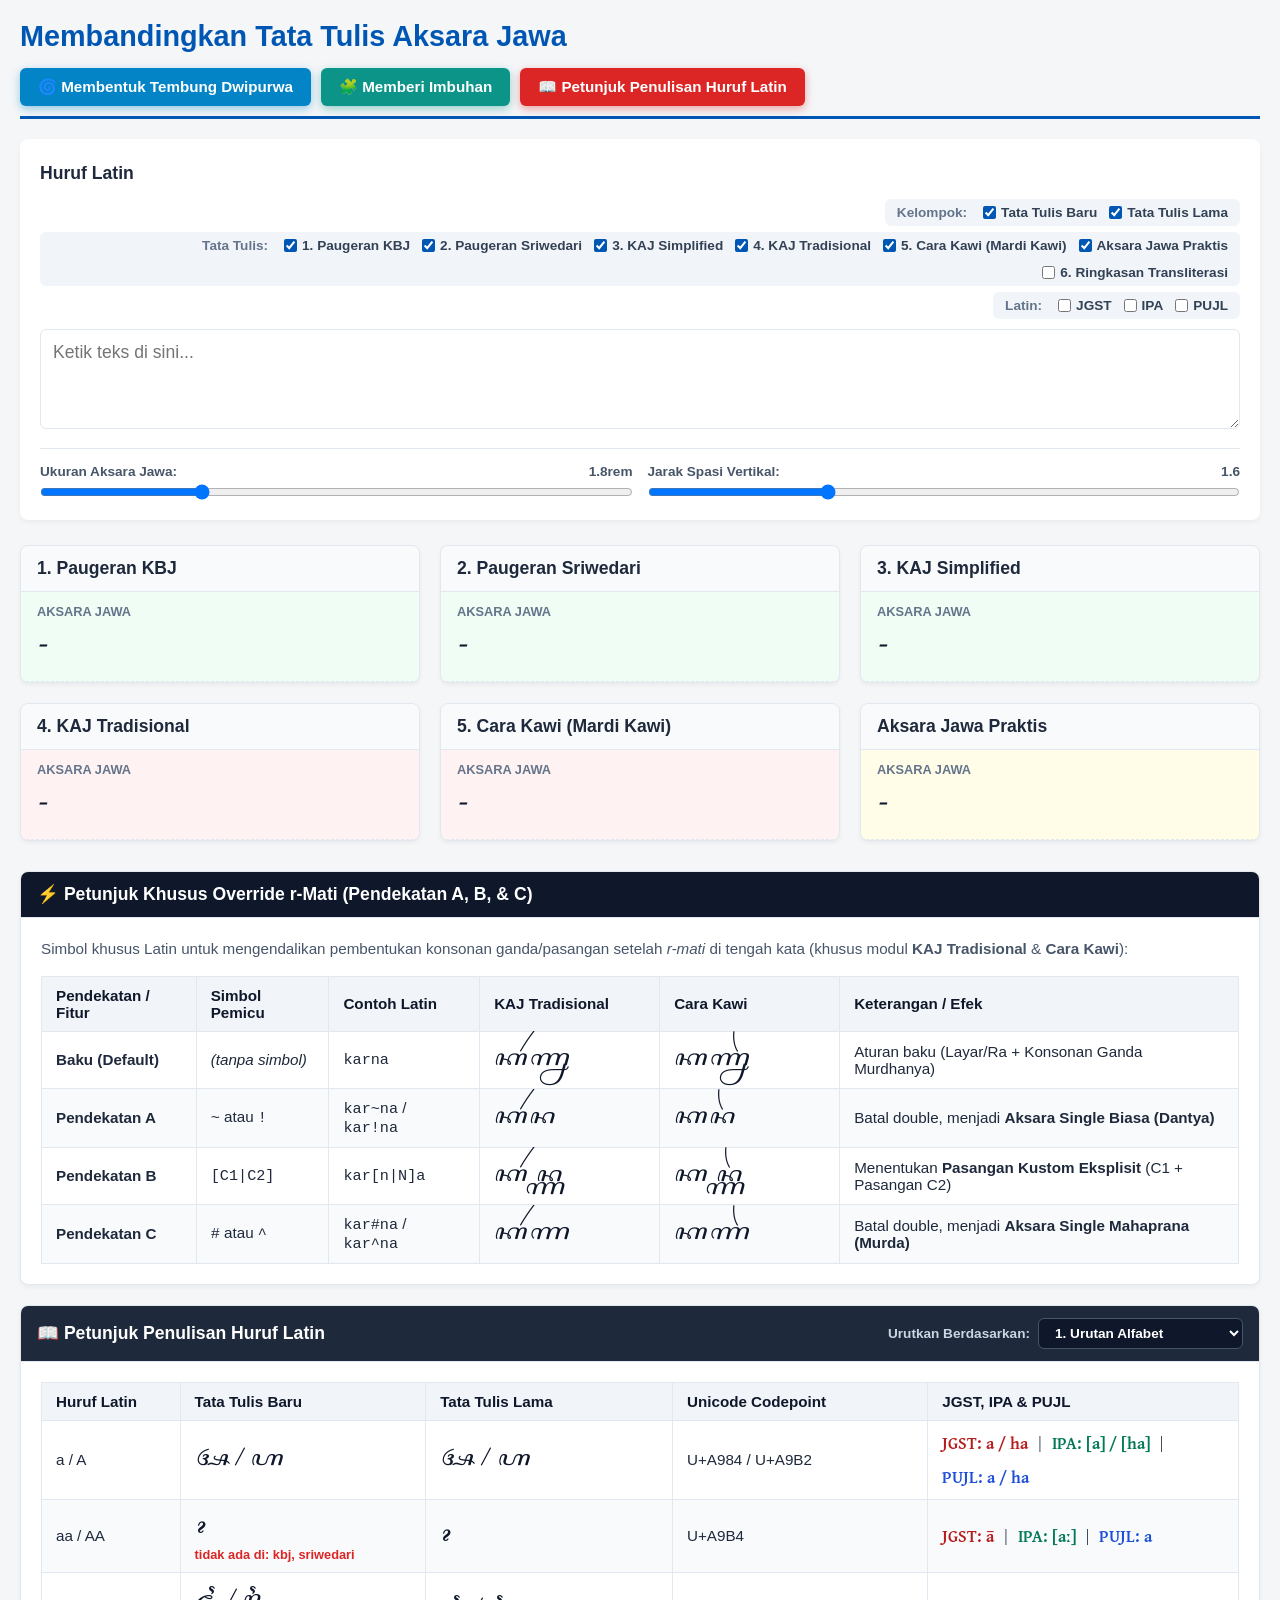
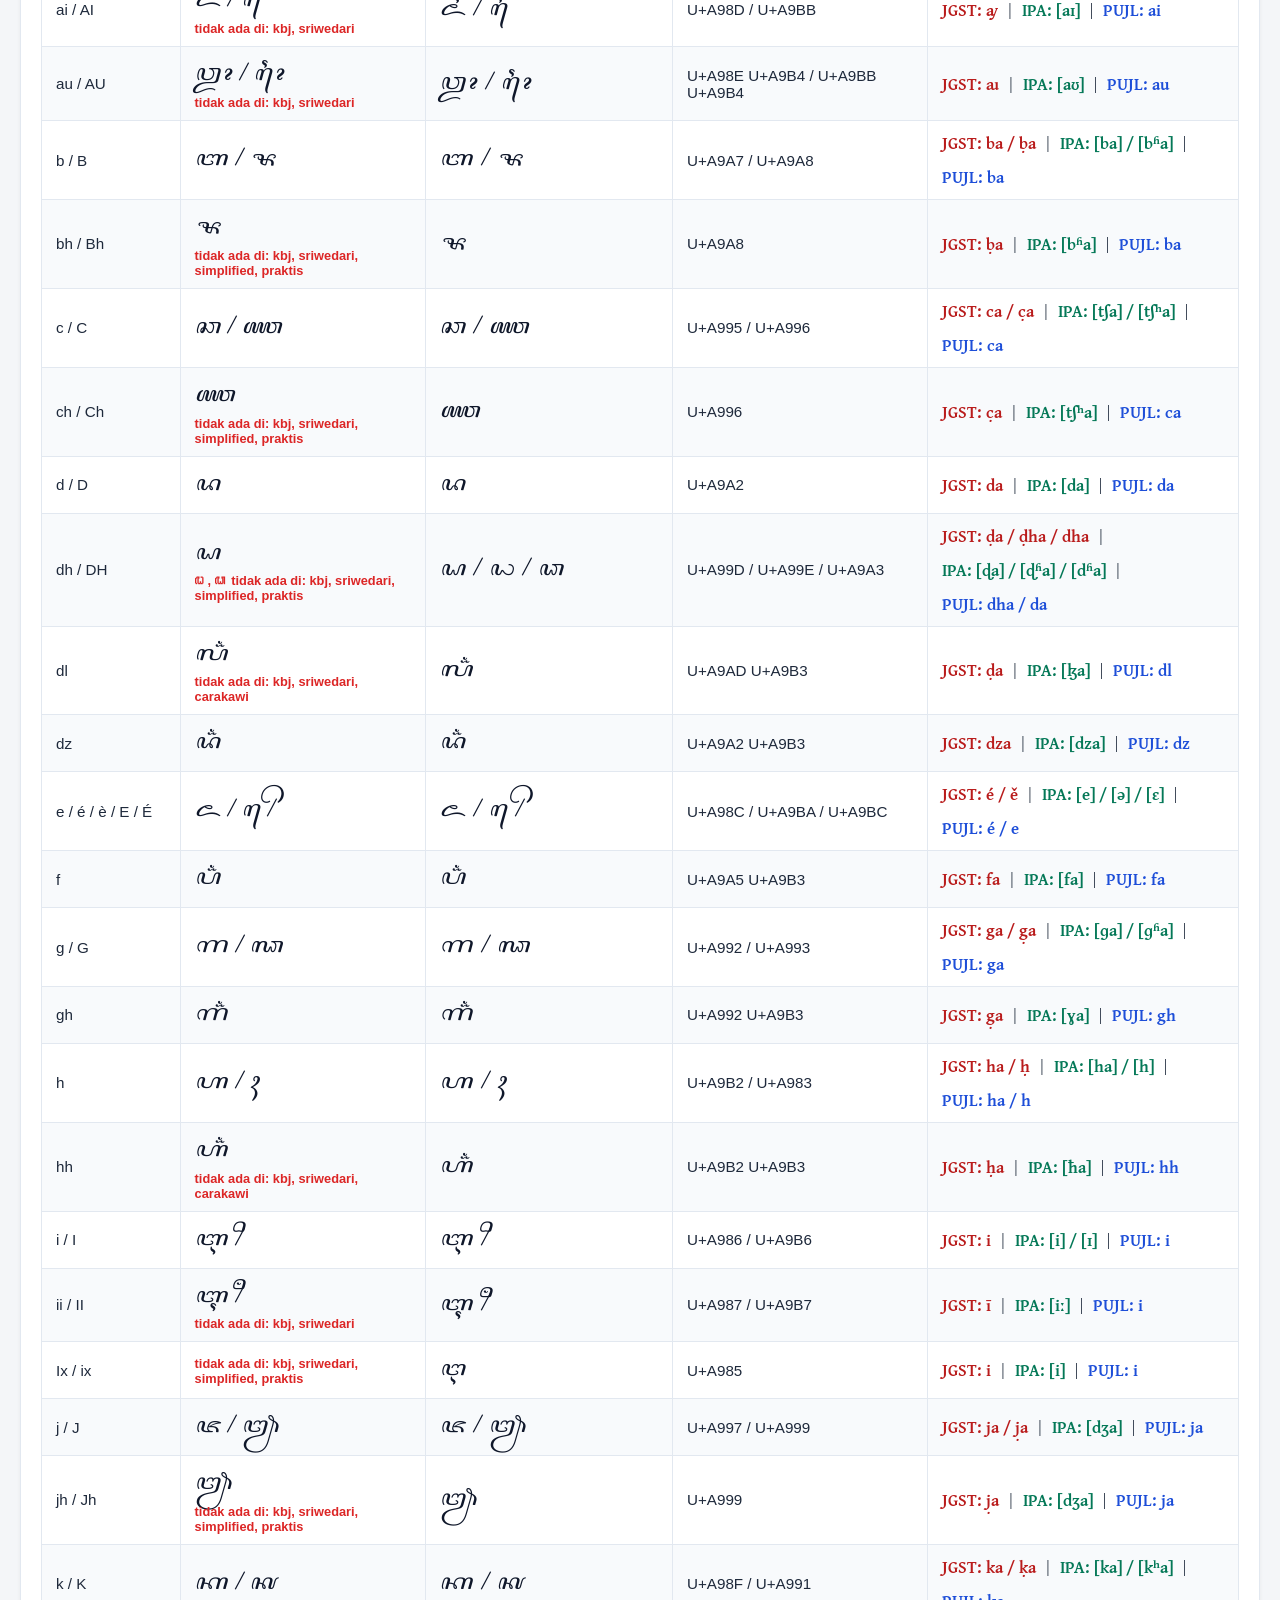
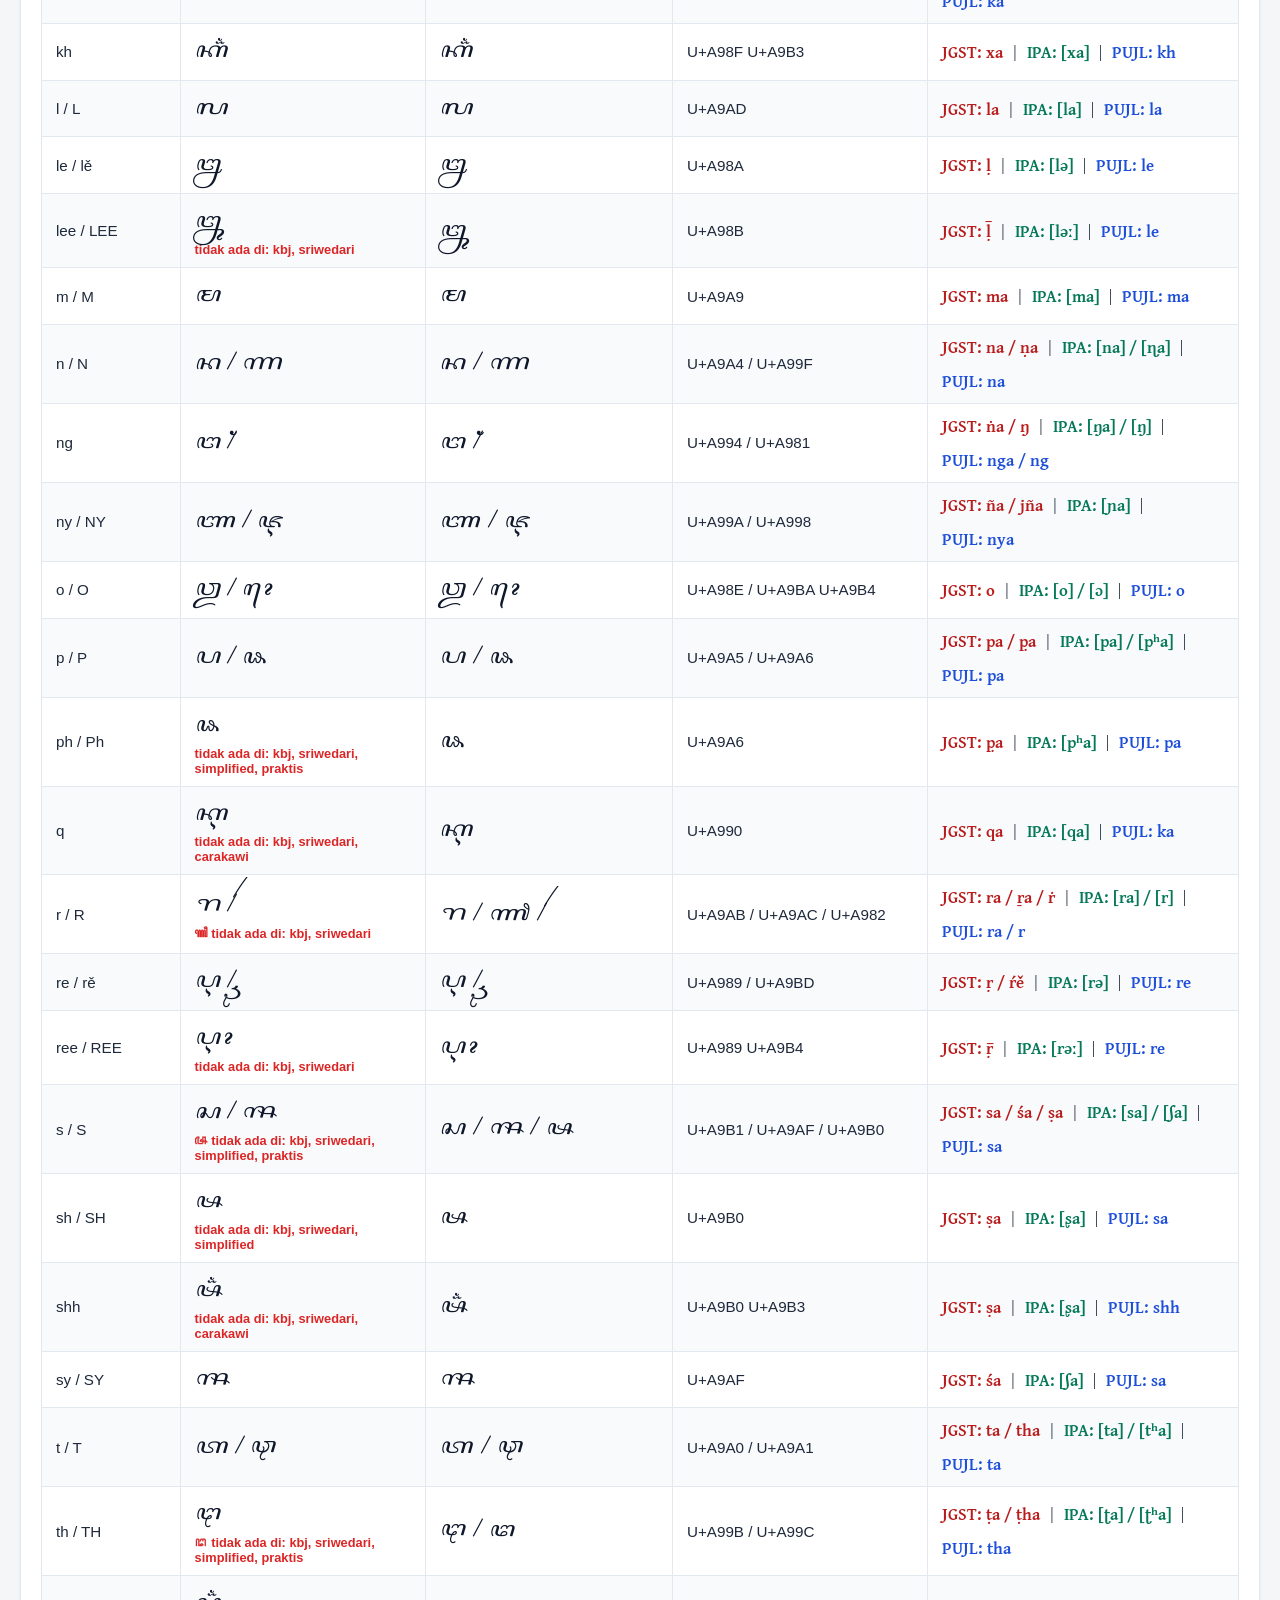
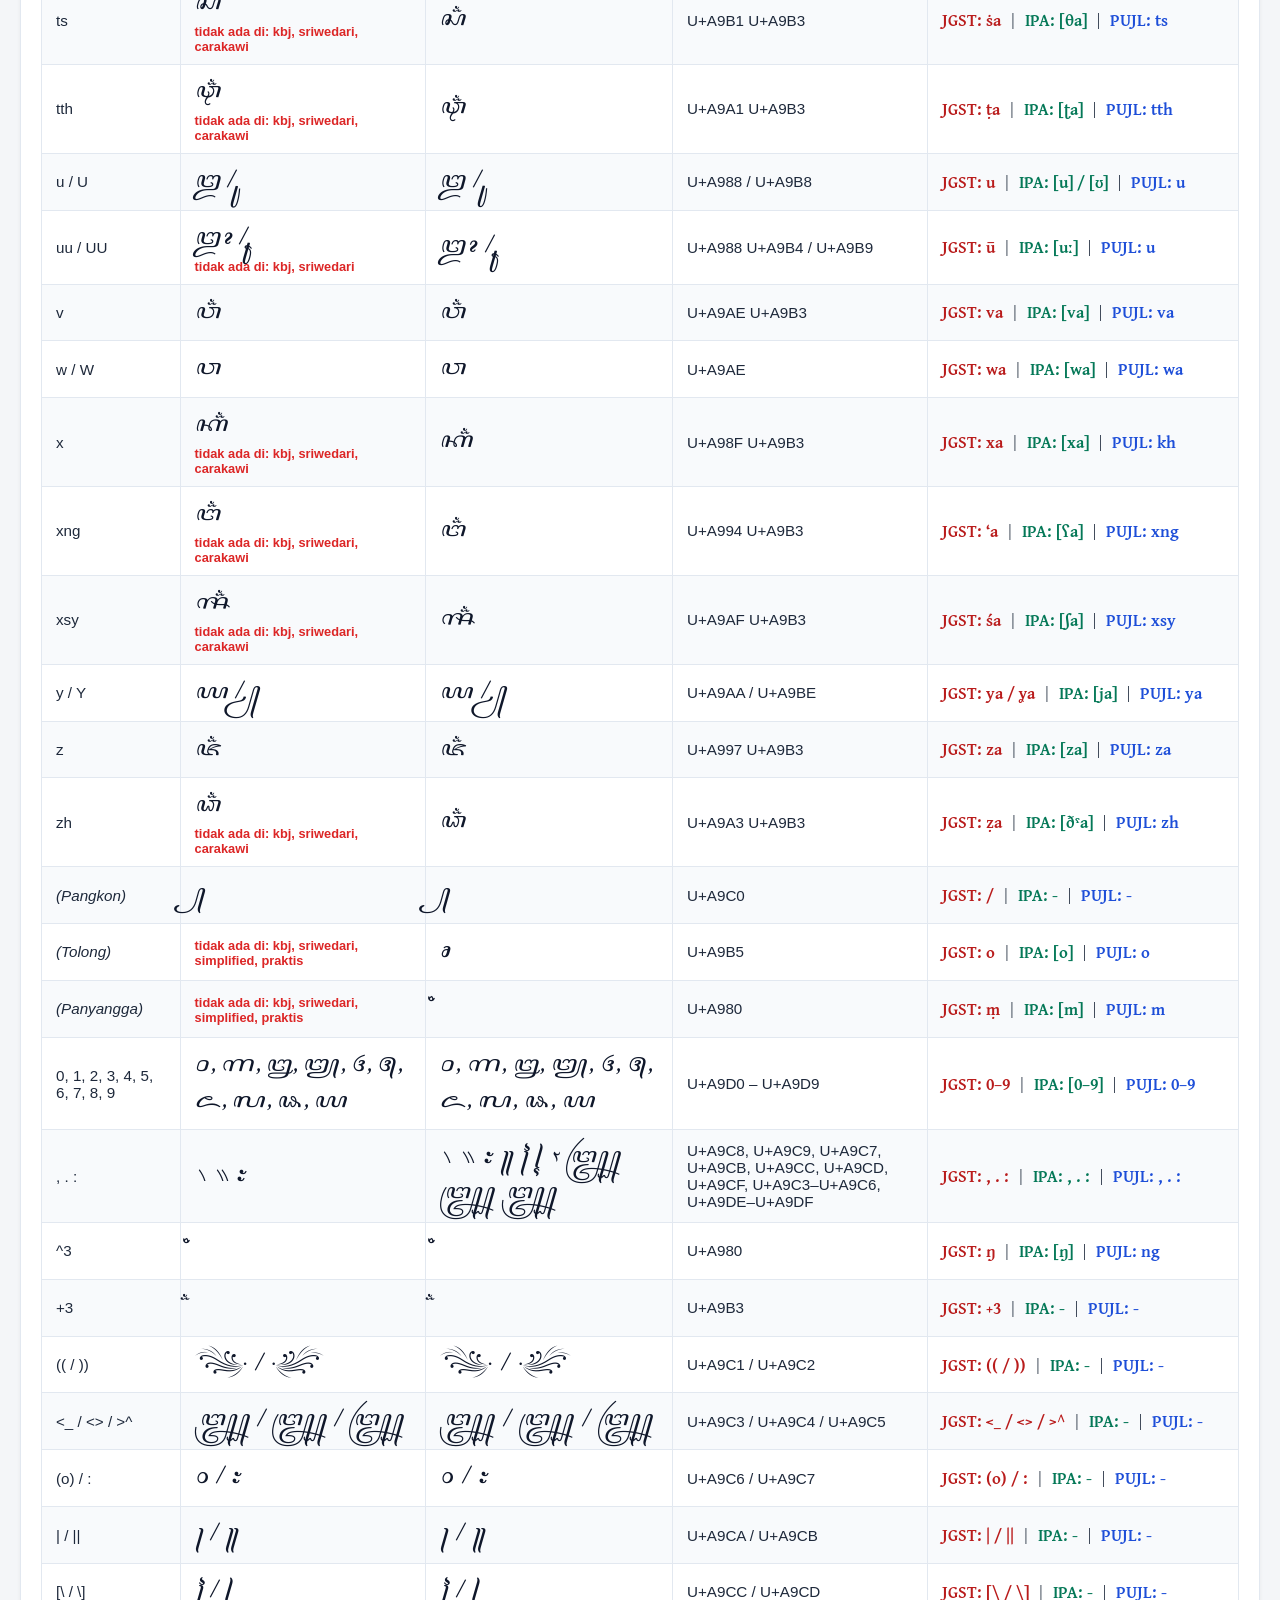
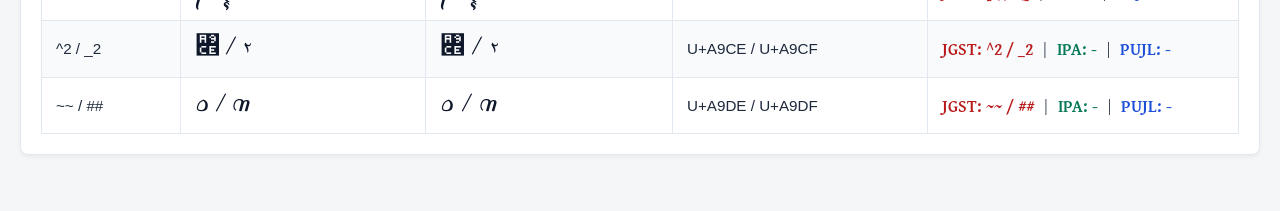
==== commit 78b8aa9a: "Add missing badges for entries in index.html Added missing badges for several entries indicating the" ====
--- a/index.html
+++ b/index.html
@@ -366,7 +366,10 @@
                     </tr>
                     <tr data-alfabet="2" data-hanacaraka="22" data-warga="62" data-unicode="154" data-tatatulisbaru="402">
                         <td>aa / AA</td>
-                        <td><span class="aksara-cell">ꦴ</span></td>
+                        <td>
+                            <span class="aksara-cell">ꦴ</span>
+                            <span class="missing-badge">tidak ada di: kbj, sriwedari</span>
+                        </td>
                         <td><span class="aksara-lama-cell">ꦴ</span></td>
                         <td>U+A9B4</td>
                         <td>
@@ -432,7 +435,10 @@
                     </tr>
                     <tr data-alfabet="6" data-hanacaraka="18.1" data-warga="54" data-unicode="144" data-tatatulisbaru="207">
                         <td>bh / Bh</td>
-                        <td><span class="aksara-cell">ꦨ</span></td>
+                        <td>
+                            <span class="aksara-cell">ꦨ</span>
+                            <span class="missing-badge">tidak ada di: kbj, sriwedari, simplified, praktis</span>
+                        </td>
                         <td><span class="aksara-lama-cell">ꦨ</span></td>
                         <td>U+A9A8</td>
                         <td>
@@ -462,7 +468,10 @@
                     </tr>
                     <tr data-alfabet="8" data-hanacaraka="3.1" data-warga="22" data-unicode="122" data-tatatulisbaru="208">
                         <td>ch / Ch</td>
-                        <td><span class="aksara-cell">ꦖ</span></td>
+                        <td>
+                            <span class="aksara-cell">ꦖ</span>
+                            <span class="missing-badge">tidak ada di: kbj, sriwedari, simplified, praktis</span>
+                        </td>
                         <td><span class="aksara-lama-cell">ꦖ</span></td>
                         <td>U+A996</td>
                         <td>
@@ -494,7 +503,7 @@
                         <td>dh / DH</td>
                         <td>
                             <span class="aksara-cell">ꦝ</span>
-                            <span class="missing-badge">ꦞ, ꦣ tidak ada di: kbj, sriwedari, simplified</span>
+                            <span class="missing-badge">ꦞ, ꦣ tidak ada di: kbj, sriwedari, simplified, praktis</span>
                         </td>
                         <td><span class="aksara-lama-cell">ꦝ / ꦞ / ꦣ</span></td>
                         <td>U+A99D / U+A99E / U+A9A3</td>
@@ -510,7 +519,10 @@
                     </tr>
                     <tr data-alfabet="11" data-hanacaraka="12.1" data-warga="49" data-unicode="147.3" data-tatatulisbaru="315">
                         <td>dl</td>
-                        <td><span class="aksara-cell">ꦭ꦳</span></td>
+                        <td>
+                            <span class="aksara-cell">ꦭ꦳</span>
+                            <span class="missing-badge">tidak ada di: kbj, sriwedari, carakawi</span>
+                        </td>
                         <td><span class="aksara-lama-cell">ꦭ꦳</span></td>
                         <td>U+A9AD U+A9B3</td>
                         <td>
@@ -615,7 +627,10 @@
                     </tr>
                     <tr data-alfabet="18" data-hanacaraka="1.1" data-warga="7" data-unicode="150.1" data-tatatulisbaru="308">
                         <td>hh</td>
-                        <td><span class="aksara-cell">ꦲ꦳</span></td>
+                        <td>
+                            <span class="aksara-cell">ꦲ꦳</span>
+                            <span class="missing-badge">tidak ada di: kbj, sriwedari, carakawi</span>
+                        </td>
                         <td><span class="aksara-lama-cell">ꦲ꦳</span></td>
                         <td>U+A9B2 U+A9B3</td>
                         <td>
@@ -664,7 +679,7 @@
                     <tr data-alfabet="21" data-hanacaraka="25" data-warga="65" data-unicode="105" data-tatatulisbaru="411">
                         <td>Ix / ix</td>
                         <td>
-                            <span class="missing-badge">tidak ada di: kbj, sriwedari, simplified</span>
+                            <span class="missing-badge">tidak ada di: kbj, sriwedari, simplified, praktis</span>
                         </td>
                         <td><span class="aksara-lama-cell">ꦅ</span></td>
                         <td>U+A985</td>
@@ -695,7 +710,10 @@
                     </tr>
                     <tr data-alfabet="23" data-hanacaraka="13.1" data-warga="24" data-unicode="125" data-tatatulisbaru="210">
                         <td>jh / Jh</td>
-                        <td><span class="aksara-cell">ꦙ</span></td>
+                        <td>
+                            <span class="aksara-cell">ꦙ</span>
+                            <span class="missing-badge">tidak ada di: kbj, sriwedari, simplified, praktis</span>
+                        </td>
                         <td><span class="aksara-lama-cell">ꦙ</span></td>
                         <td>U+A999</td>
                         <td>
@@ -878,7 +896,10 @@
                     </tr>
                     <tr data-alfabet="35" data-hanacaraka="11.2" data-warga="52" data-unicode="142" data-tatatulisbaru="205">
                         <td>ph / Ph</td>
-                        <td><span class="aksara-cell">ꦦ</span></td>
+                        <td>
+                            <span class="aksara-cell">ꦦ</span>
+                            <span class="missing-badge">tidak ada di: kbj, sriwedari, simplified, praktis</span>
+                        </td>
                         <td><span class="aksara-lama-cell">ꦦ</span></td>
                         <td>U+A9A6</td>
                         <td>
@@ -895,7 +916,7 @@
                         <td>q</td>
                         <td>
                             <span class="aksara-cell">ꦐ</span>
-                            <span class="missing-badge">tidak ada di: kbj, sriwedari</span>
+                            <span class="missing-badge">tidak ada di: kbj, sriwedari, carakawi</span>
                         </td>
                         <td><span class="aksara-lama-cell">ꦐ</span></td>
                         <td>U+A990</td>
@@ -913,7 +934,7 @@
                         <td>r / R</td>
                         <td>
                             <span class="aksara-cell">ꦫ / ꦂ</span>
-                            <span class="missing-badge">ꦬ tidak ada di: kbj, sriwedari, simplified</span>
+                            <span class="missing-badge">ꦬ tidak ada di: kbj, sriwedari</span>
                         </td>
                         <td><span class="aksara-lama-cell">ꦫ / ꦬ / ꦂ</span></td>
                         <td>U+A9AB / U+A9AC / U+A982</td>
@@ -964,7 +985,7 @@
                         <td>s / S</td>
                         <td>
                             <span class="aksara-cell">ꦱ / ꦯ</span>
-                            <span class="missing-badge">ꦰ tidak ada di: kbj, sriwedari</span>
+                            <span class="missing-badge">ꦰ tidak ada di: kbj, sriwedari, simplified, praktis</span>
                         </td>
                         <td><span class="aksara-lama-cell">ꦱ / ꦯ / ꦰ</span></td>
                         <td>U+A9B1 / U+A9AF / U+A9B0</td>
@@ -982,7 +1003,7 @@
                         <td>sh / SH</td>
                         <td>
                             <span class="aksara-cell">ꦰ</span>
-                            <span class="missing-badge">tidak ada di: kbj, sriwedari</span>
+                            <span class="missing-badge">tidak ada di: kbj, sriwedari, simplified</span>
                         </td>
                         <td><span class="aksara-lama-cell">ꦰ</span></td>
                         <td>U+A9B0</td>
@@ -998,7 +1019,10 @@
                     </tr>
                     <tr data-alfabet="42" data-hanacaraka="8.3" data-warga="35" data-unicode="148.1" data-tatatulisbaru="310">
                         <td>shh</td>
-                        <td><span class="aksara-cell">ꦰ꦳</span></td>
+                        <td>
+                            <span class="aksara-cell">ꦰ꦳</span>
+                            <span class="missing-badge">tidak ada di: kbj, sriwedari, carakawi</span>
+                        </td>
                         <td><span class="aksara-lama-cell">ꦰ꦳</span></td>
                         <td>U+A9B0 U+A9B3</td>
                         <td>
@@ -1045,7 +1069,7 @@
                         <td>th / TH</td>
                         <td>
                             <span class="aksara-cell">ꦛ</span>
-                            <span class="missing-badge">ꦜ tidak ada di: kbj, sriwedari, simplified</span>
+                            <span class="missing-badge">ꦜ tidak ada di: kbj, sriwedari, simplified, praktis</span>
                         </td>
                         <td><span class="aksara-lama-cell">ꦛ / ꦜ</span></td>
                         <td>U+A99B / U+A99C</td>
@@ -1061,7 +1085,10 @@
                     </tr>
                     <tr data-alfabet="46" data-hanacaraka="8.4" data-warga="45" data-unicode="149.2" data-tatatulisbaru="309">
                         <td>ts</td>
-                        <td><span class="aksara-cell">ꦱ꦳</span></td>
+                        <td>
+                            <span class="aksara-cell">ꦱ꦳</span>
+                            <span class="missing-badge">tidak ada di: kbj, sriwedari, carakawi</span>
+                        </td>
                         <td><span class="aksara-lama-cell">ꦱ꦳</span></td>
                         <td>U+A9B1 U+A9B3</td>
                         <td>
@@ -1076,7 +1103,10 @@
                     </tr>
                     <tr data-alfabet="47" data-hanacaraka="19.1" data-warga="32" data-unicode="137.1" data-tatatulisbaru="316">
                         <td>tth</td>
-                        <td><span class="aksara-cell">ꦡ꦳</span></td>
+                        <td>
+                            <span class="aksara-cell">ꦡ꦳</span>
+                            <span class="missing-badge">tidak ada di: kbj, sriwedari, carakawi</span>
+                        </td>
                         <td><span class="aksara-lama-cell">ꦡ꦳</span></td>
                         <td>U+A9A1 U+A9B3</td>
                         <td>
@@ -1154,7 +1184,10 @@
                     </tr>
                     <tr data-alfabet="52" data-hanacaraka="5.3" data-warga="9" data-unicode="115.2" data-tatatulisbaru="317">
                         <td>x</td>
-                        <td><span class="aksara-cell">ꦏ꦳</span></td>
+                        <td>
+                            <span class="aksara-cell">ꦏ꦳</span>
+                            <span class="missing-badge">tidak ada di: kbj, sriwedari, carakawi</span>
+                        </td>
                         <td><span class="aksara-lama-cell">ꦏ꦳</span></td>
                         <td>U+A98F U+A9B3</td>
                         <td>
@@ -1169,7 +1202,10 @@
                     </tr>
                     <tr data-alfabet="53" data-hanacaraka="20.2" data-warga="10" data-unicode="120.1" data-tatatulisbaru="311">
                         <td>xng</td>
-                        <td><span class="aksara-cell">ꦔ꦳</span></td>
+                        <td>
+                            <span class="aksara-cell">ꦔ꦳</span>
+                            <span class="missing-badge">tidak ada di: kbj, sriwedari, carakawi</span>
+                        </td>
                         <td><span class="aksara-lama-cell">ꦔ꦳</span></td>
                         <td>U+A994 U+A9B3</td>
                         <td>
@@ -1184,7 +1220,10 @@
                     </tr>
                     <tr data-alfabet="54" data-hanacaraka="8.5" data-warga="27" data-unicode="147.2" data-tatatulisbaru="314">
                         <td>xsy</td>
-                        <td><span class="aksara-cell">ꦯ꦳</span></td>
+                        <td>
+                            <span class="aksara-cell">ꦯ꦳</span>
+                            <span class="missing-badge">tidak ada di: kbj, sriwedari, carakawi</span>
+                        </td>
                         <td><span class="aksara-lama-cell">ꦯ꦳</span></td>
                         <td>U+A9AF U+A9B3</td>
                         <td>
@@ -1229,7 +1268,10 @@
                     </tr>
                     <tr data-alfabet="57" data-hanacaraka="12.2" data-warga="50" data-unicode="139.1" data-tatatulisbaru="317">
                         <td>zh</td>
-                        <td><span class="aksara-cell">ꦣ꦳</span></td>
+                        <td>
+                            <span class="aksara-cell">ꦣ꦳</span>
+                            <span class="missing-badge">tidak ada di: kbj, sriwedari, carakawi</span>
+                        </td>
                         <td><span class="aksara-lama-cell">ꦣ꦳</span></td>
                         <td>U+A9A3 U+A9B3</td>
                         <td>
@@ -1260,7 +1302,7 @@
                     <tr data-alfabet="59" data-hanacaraka="32" data-warga="82" data-unicode="155" data-tatatulisbaru="502">
                         <td><em>(Tolong)</em></td>
                         <td>
-                            <span class="missing-badge">tidak ada di: kbj, sriwedari, simplified</span>
+                            <span class="missing-badge">tidak ada di: kbj, sriwedari, simplified, praktis</span>
                         </td>
                         <td><span class="aksara-lama-cell">ꦵ</span></td>
                         <td>U+A9B5</td>
@@ -1277,7 +1319,7 @@
                     <tr data-alfabet="60" data-hanacaraka="33" data-warga="83" data-unicode="101" data-tatatulisbaru="503">
                         <td><em>(Panyangga)</em></td>
                         <td>
-                            <span class="missing-badge">tidak ada di: kbj, sriwedari, simplified</span>
+                            <span class="missing-badge">tidak ada di: kbj, sriwedari, simplified, praktis</span>
                         </td>
                         <td><span class="aksara-lama-cell">ꦀ</span></td>
                         <td>U+A980</td>
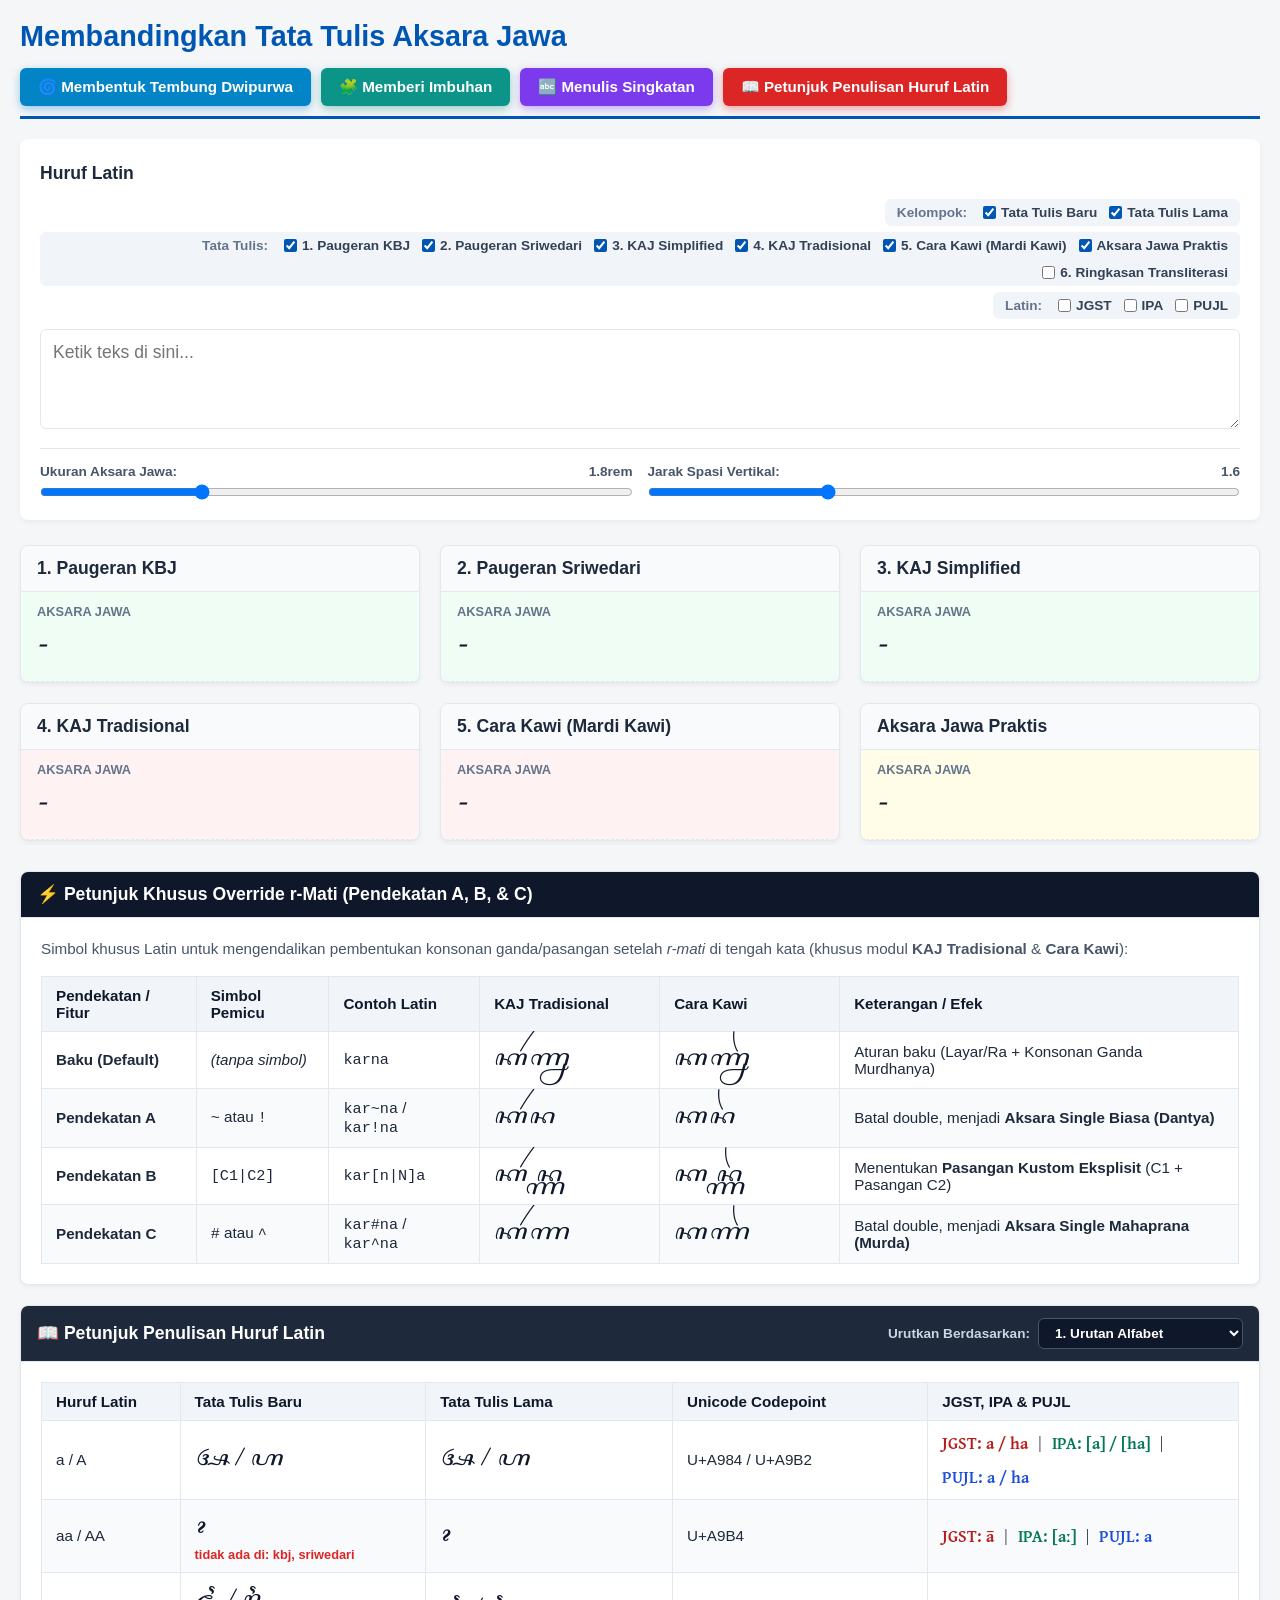
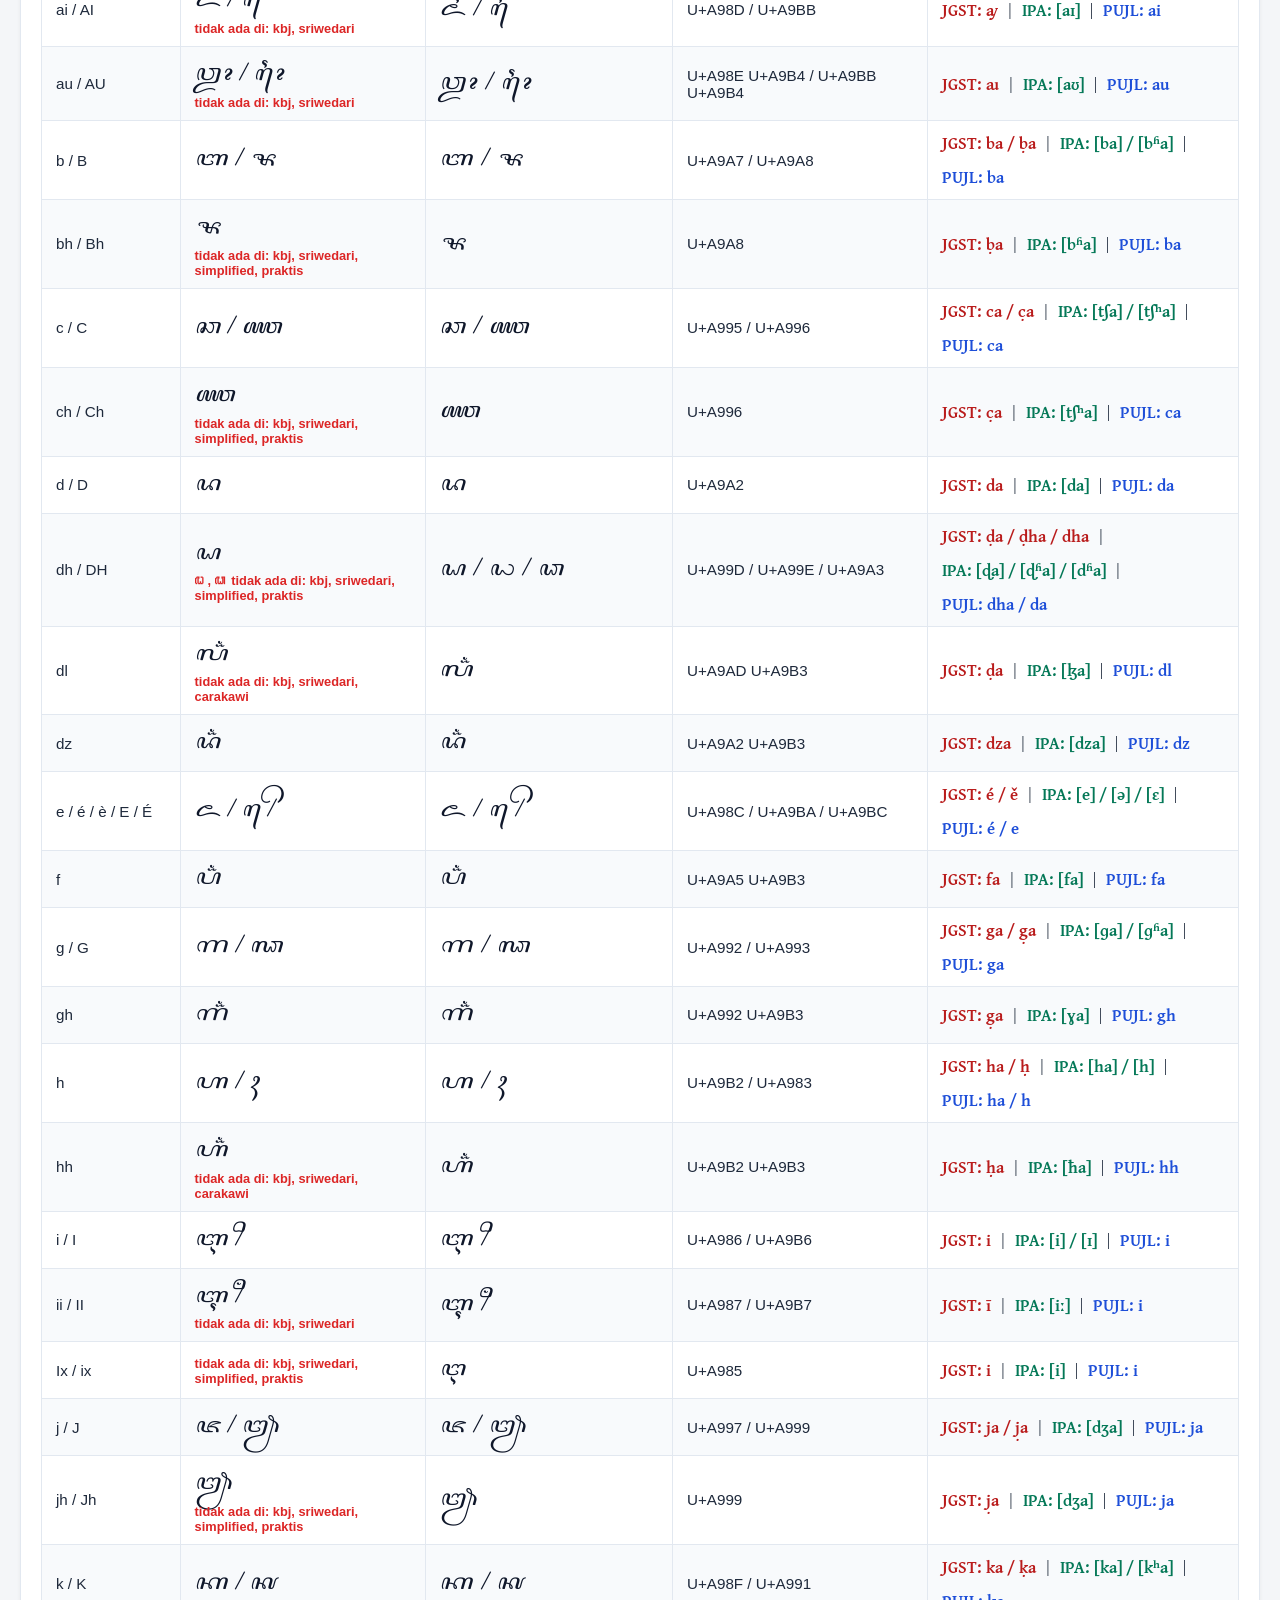
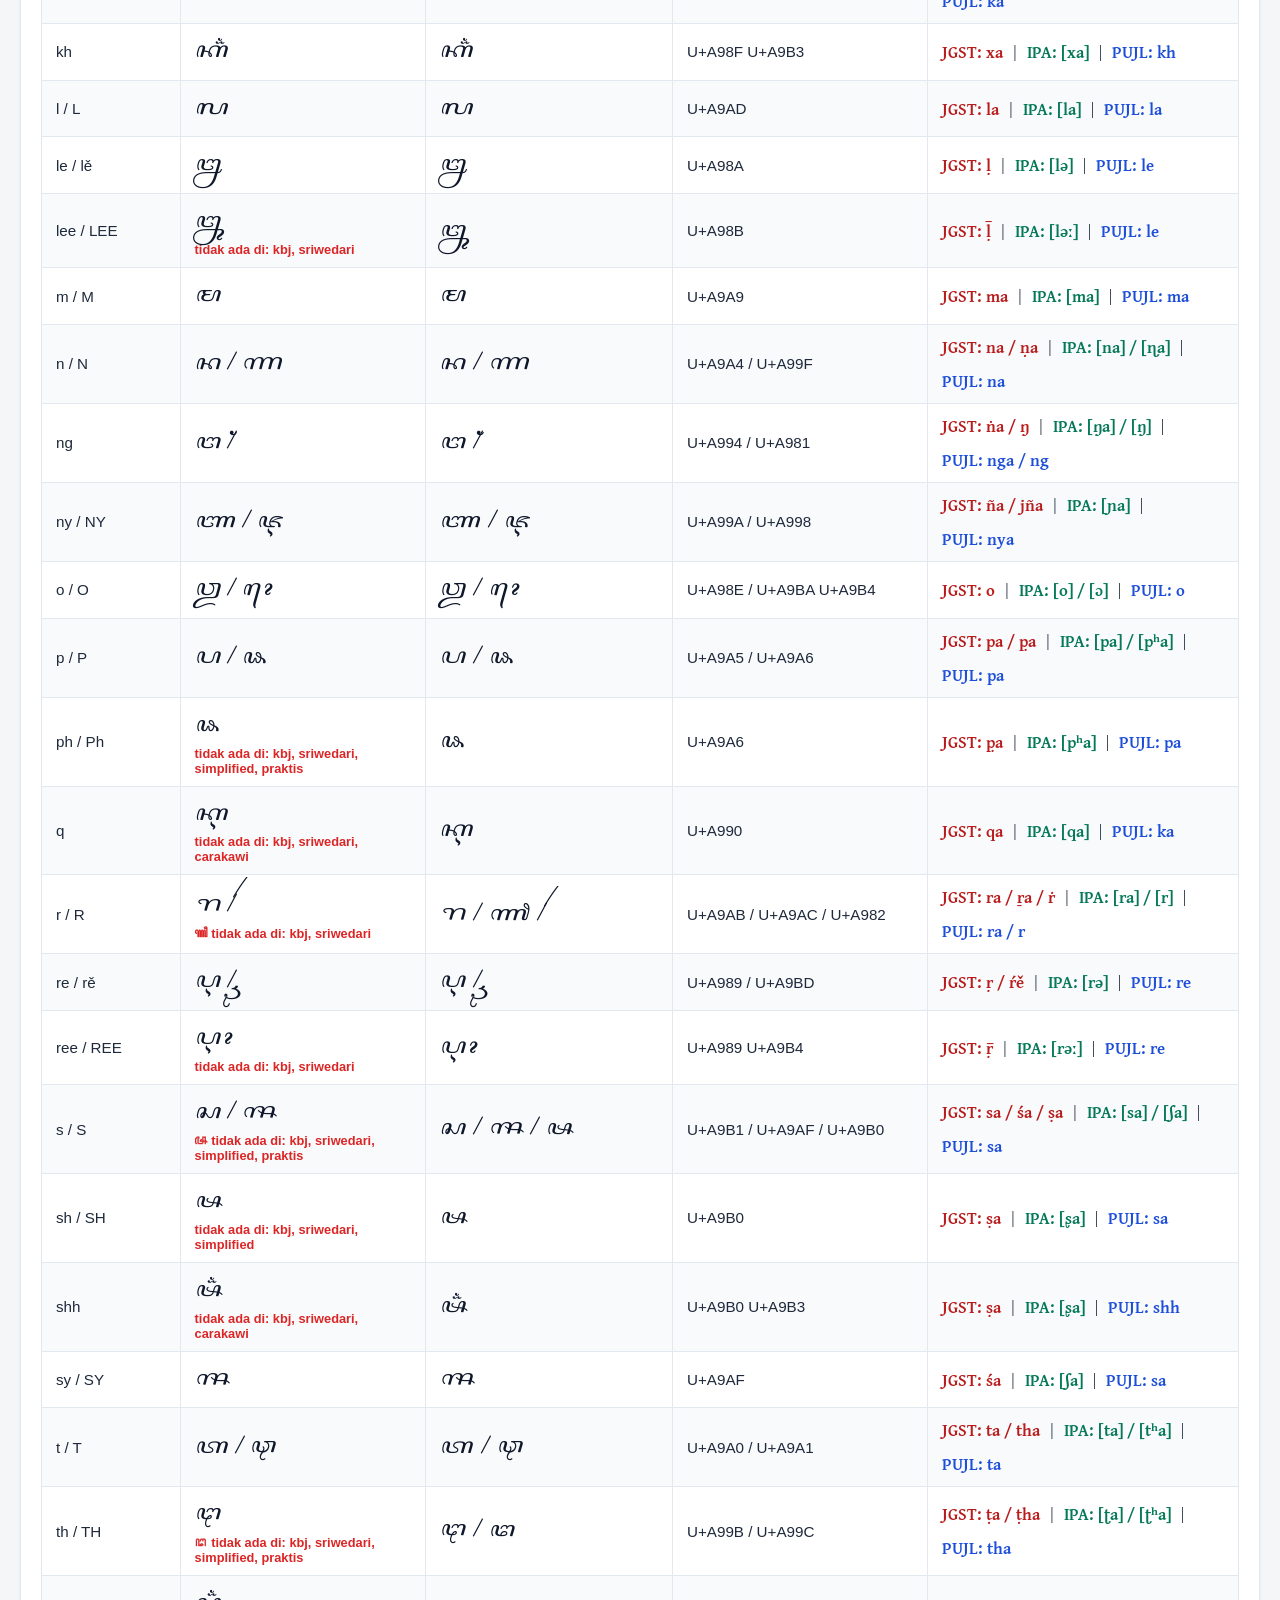
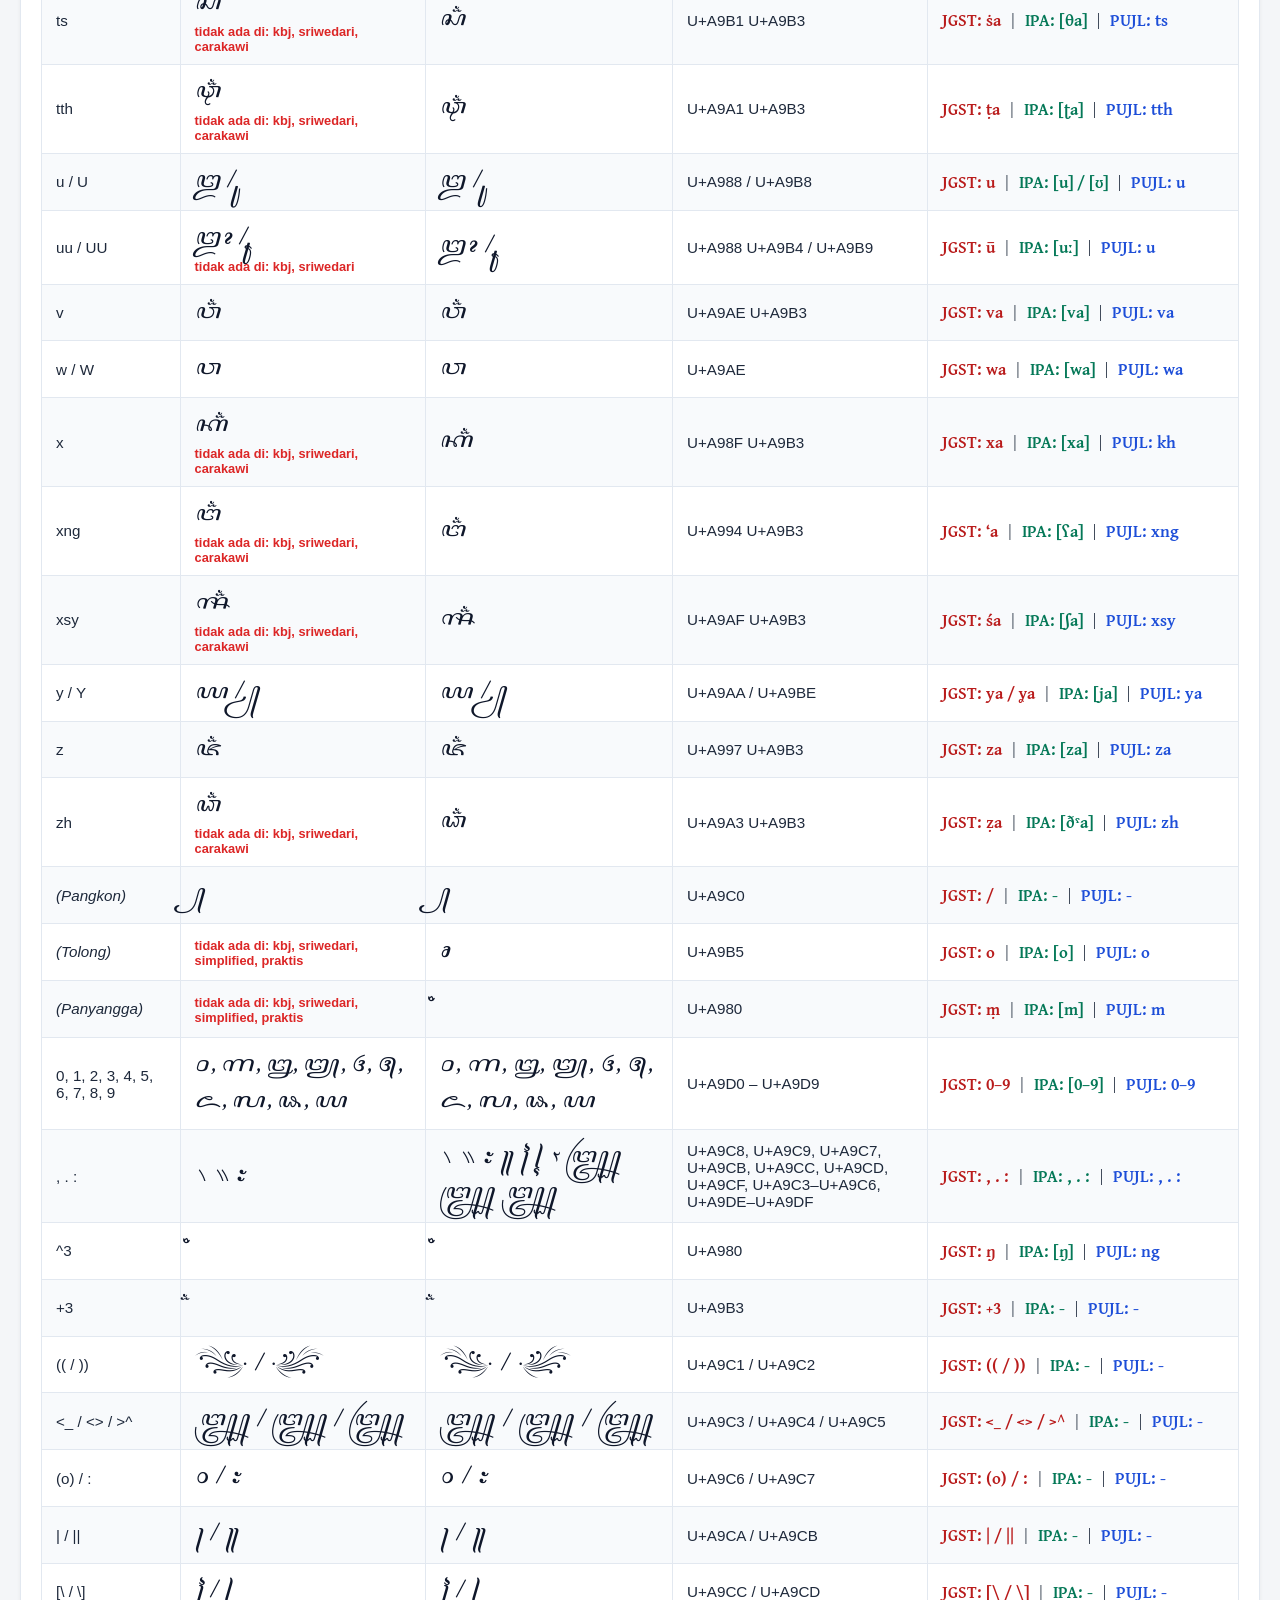
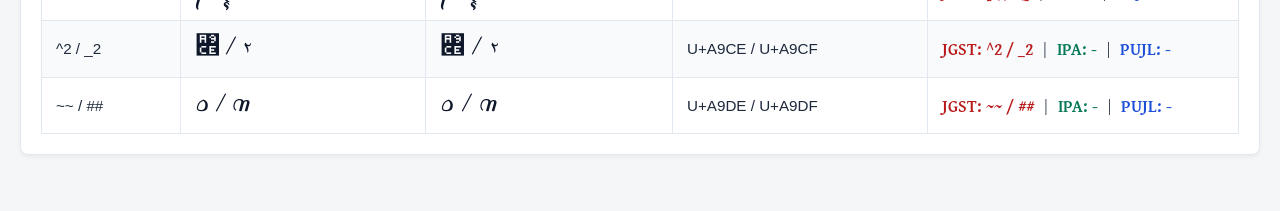
==== commit e854f56b: "Implement modal for writing abbreviations Added modal for writing abbreviations with input fields an" ====
--- a/index.html
+++ b/index.html
@@ -25,6 +25,7 @@
         <div style="display: flex; gap: 10px; flex-wrap: wrap; align-items: center;">
             <button type="button" id="btnOpenDwipurwa" class="btn-petunjuk-latin" style="background-color: #0284c7; box-shadow: 0 3px 8px rgba(2, 132, 199, 0.4);">🌀 Membentuk Tembung Dwipurwa</button>
             <button type="button" id="btnOpenImbuhan" class="btn-petunjuk-latin" style="background-color: #0d9488; box-shadow: 0 3px 8px rgba(13, 148, 136, 0.4);">🧩 Memberi Imbuhan</button>
+            <button type="button" id="btnOpenSingkatan" class="btn-petunjuk-latin" style="background-color: #7c3aed; box-shadow: 0 3px 8px rgba(124, 58, 237, 0.4);">🔤 Menulis Singkatan</button>
             <a href="#petunjukLatin" class="btn-petunjuk-latin">📖 Petunjuk Penulisan Huruf Latin</a>
         </div>
     </div>
@@ -1581,15 +1582,15 @@
                     <select id="imbPanam">
                         <option value="" selected>(Tanpa Panambang)</option>
                         <option value="i">-i / -ni / -nni</option>
-                        <option value="ake">-ake / -aké</option>
+                        <option value="aké">-ake / -aké</option>
                         <option value="aken">-aken</option>
                         <option value="en">-en / -nen</option>
                         <option value="ana">-ana / -nnana</option>
-                        <option value="ne">-ne / -é</option>
+                        <option value="né">-ne / -é</option>
                         <option value="ku">-ku</option>
                         <option value="mu">-mu</option>
                         <option value="an">-an / -nan</option>
-                        <option value="e">-e / -é</option>
+                        <option value="é">-e / -é</option>
                         <option value="a">-a / -ya / -wa</option>
                         <option value="na">-na / -kna</option>
                         <option value="ipun">-ipun / -nipun</option>
@@ -1611,6 +1612,57 @@
             <div class="modal-actions">
                 <button type="button" class="btn-modal-action btn-modal-copy" id="btnCopyImb">📋 Salin Latin</button>
                 <button type="button" class="btn-modal-action btn-modal-use" id="btnUseImb">🚀 Gunakan di Input Utama</button>
+            </div>
+        </div>
+    </div>
+</div>
+
+<!-- MODAL MENULIS SINGKATAN -->
+<div class="modal-overlay" id="modalSingkatan">
+    <div class="modal-box">
+        <div class="modal-header">
+            <span>🔤 Menulis Singkatan</span>
+            <button class="modal-close" id="btnCloseSingkatan">&times;</button>
+        </div>
+        <div class="modal-body">
+            <div class="form-grid">
+                <div class="form-group-custom">
+                    <label for="singkInput">Singkatan (Huruf Kapital Only):</label>
+                    <input type="text" id="singkInput" placeholder="Contoh: SD, UGM, GBPH, SMP..." autocomplete="off" spellcheck="false">
+                </div>
+                <div class="form-group-custom">
+                    <label for="singkEngine">Pilih Modul Transliterasi:</label>
+                    <select id="singkEngine">
+                        <option value="kbj">1. Paugeran KBJ</option>
+                        <option value="sriwedari" selected>2. Paugeran Sriwedari</option>
+                        <option value="simplified">3. KAJ Simplified</option>
+                        <option value="tradisional">4. KAJ Tradisional</option>
+                        <option value="carakawi">5. Cara Kawi (Mardi Kawi)</option>
+                        <option value="praktis">Aksara Jawa Praktis</option>
+                    </select>
+                </div>
+                <div class="form-group-custom" style="grid-column: 1 / -1;">
+                    <label for="singkOpsi">Opsi Penulisan Singkatan:</label>
+                    <select id="singkOpsi">
+                        <!-- Opsi akan diisi secara dinamis oleh JavaScript -->
+                    </select>
+                </div>
+            </div>
+
+            <div class="modal-preview-card">
+                <div style="display:flex; flex-direction:column; gap:4px;">
+                    <span class="modal-preview-label">Hasil Singkatan:</span>
+                    <div class="modal-latin-out" id="singkOutLatin">-</div>
+                </div>
+                <div style="display:flex; flex-direction:column; gap:4px;">
+                    <span class="modal-preview-label">Pratinjau Hasil Aksara Jawa / Latin:</span>
+                    <div class="modal-aksara-out font-ngayogyann" id="singkOutAksara">-</div>
+                </div>
+            </div>
+
+            <div class="modal-actions">
+                <button type="button" class="btn-modal-action btn-modal-copy" id="btnCopySingk">📋 Salin Teks</button>
+                <button type="button" class="btn-modal-action btn-modal-use" id="btnUseSingk">🚀 Gunakan di Input Utama</button>
             </div>
         </div>
     </div>
--- a/style.css
+++ b/style.css
@@ -416,3 +416,9 @@
 .btn-modal-use:hover {
     background-color: #15803d;
 }
+.font-gentium {
+    font-family: 'Gentium Plus', serif;
+    font-size: 1.6rem;
+    font-weight: bold;
+    color: #0d9488;
+}
